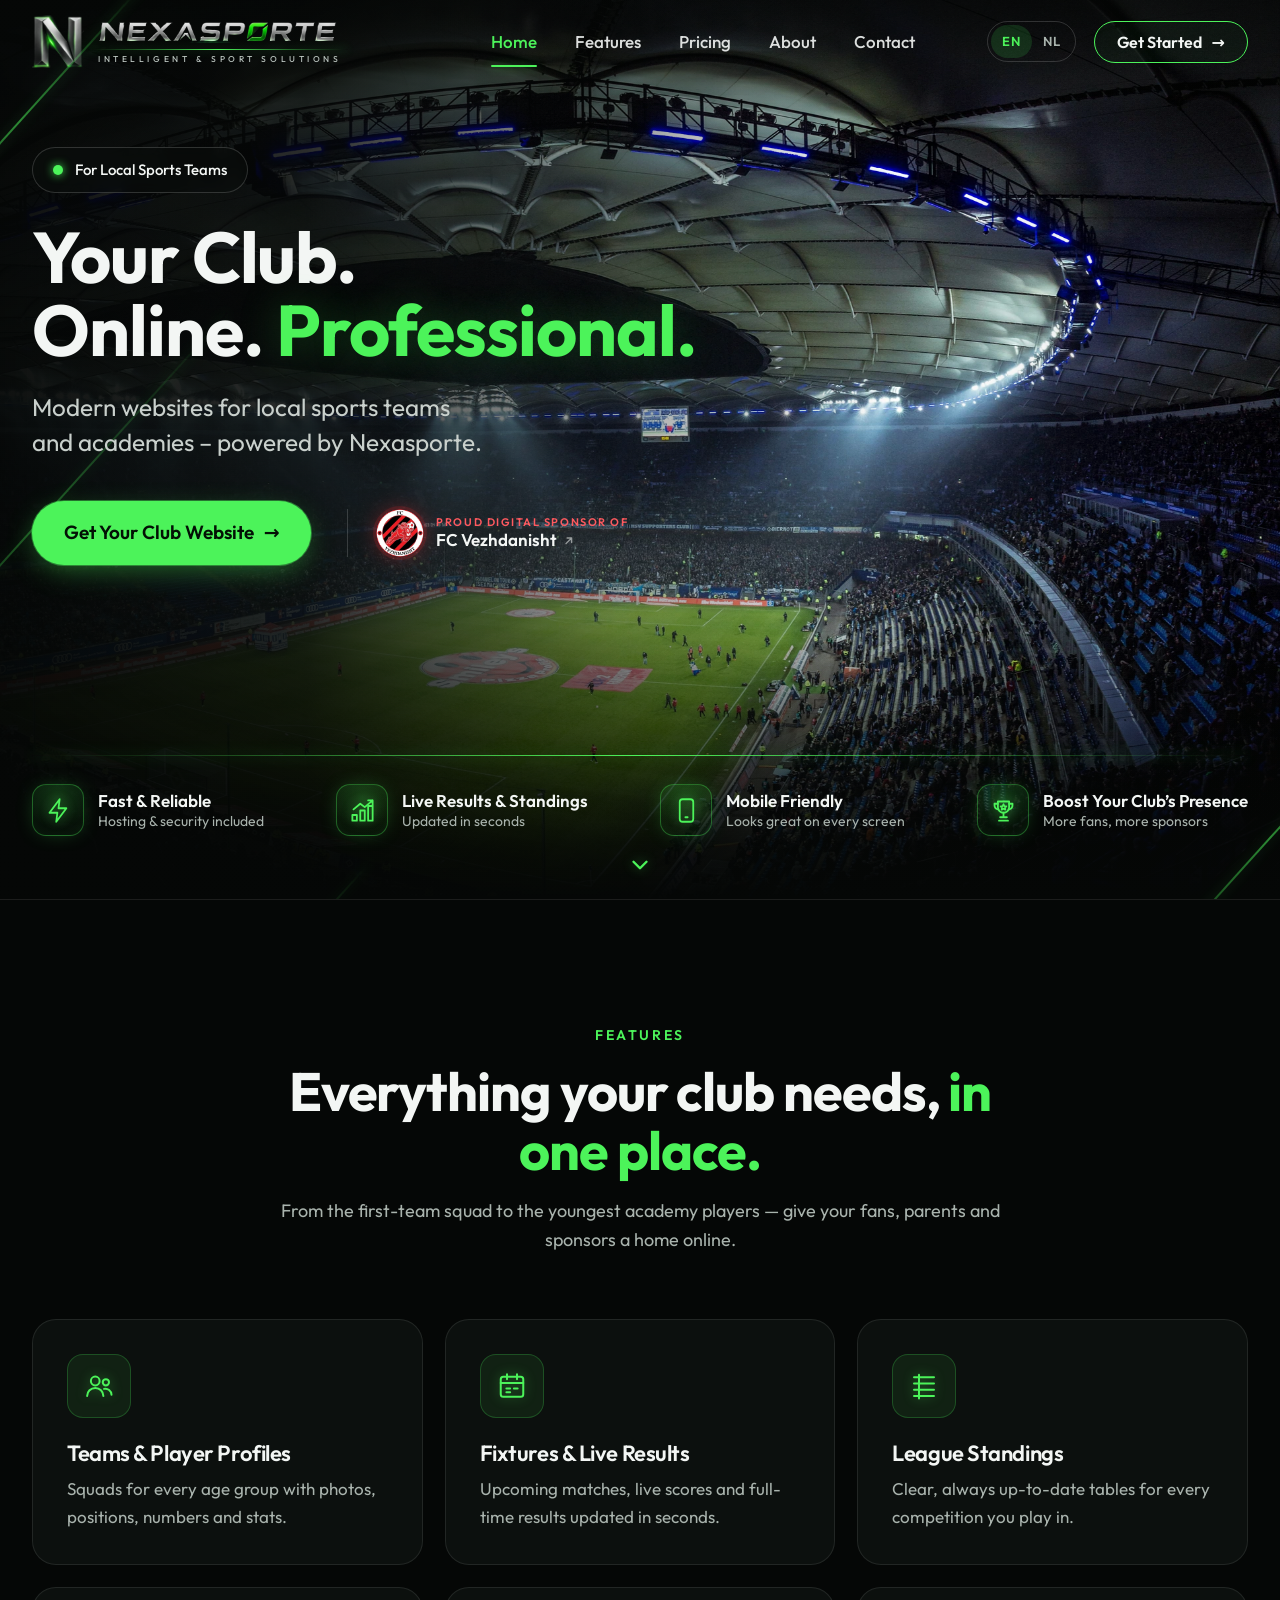
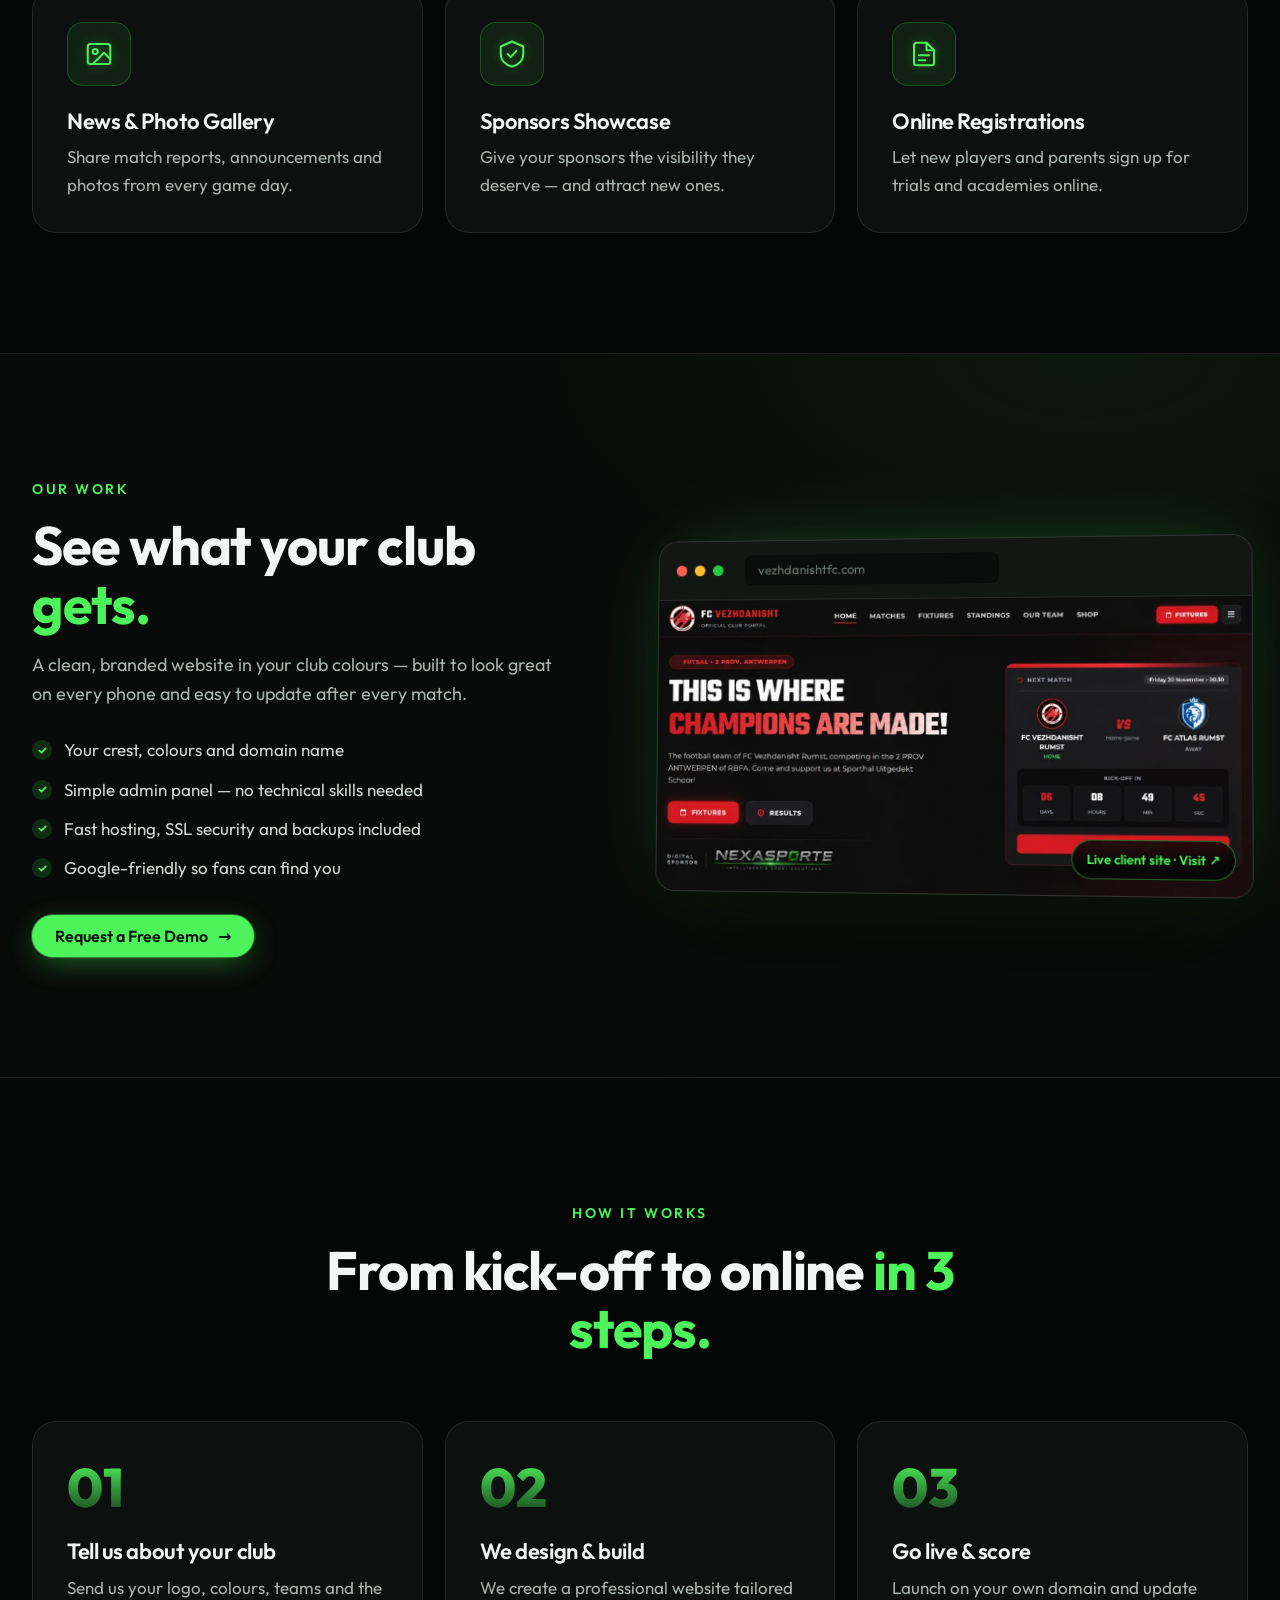
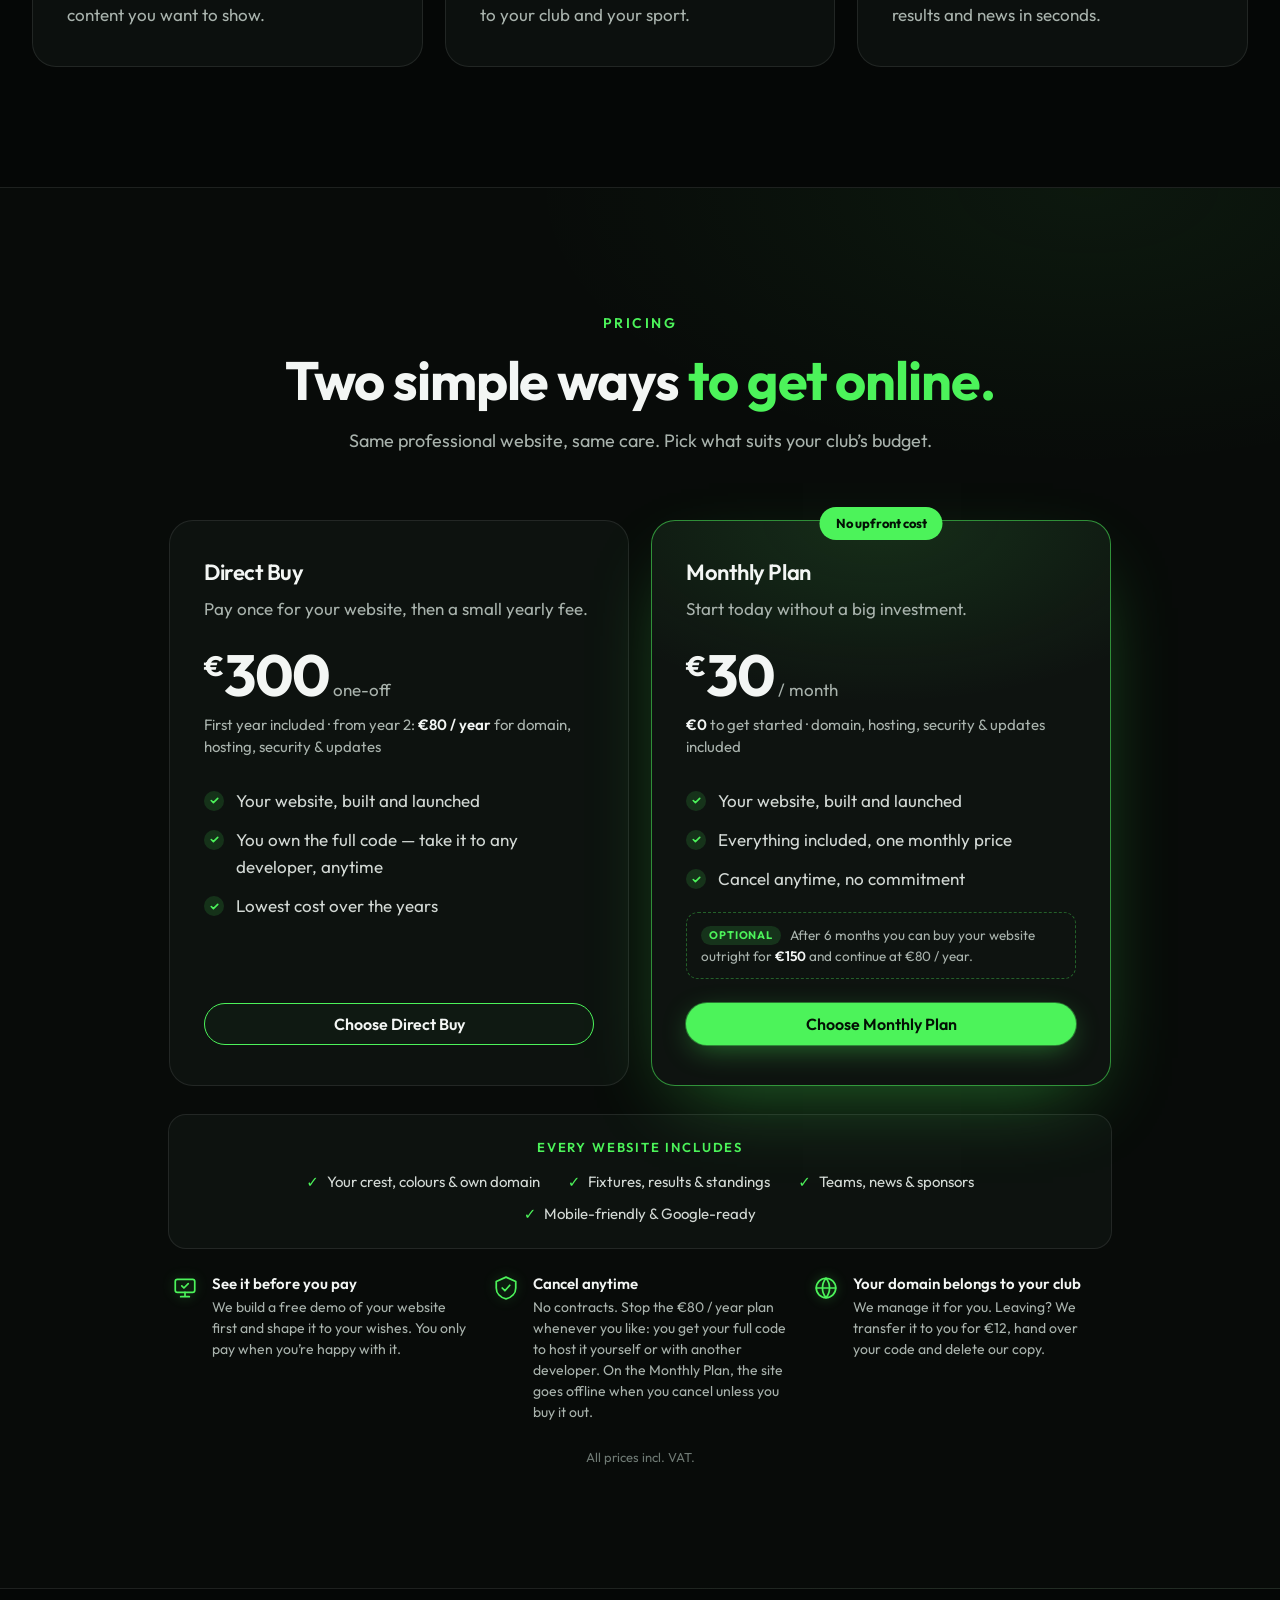
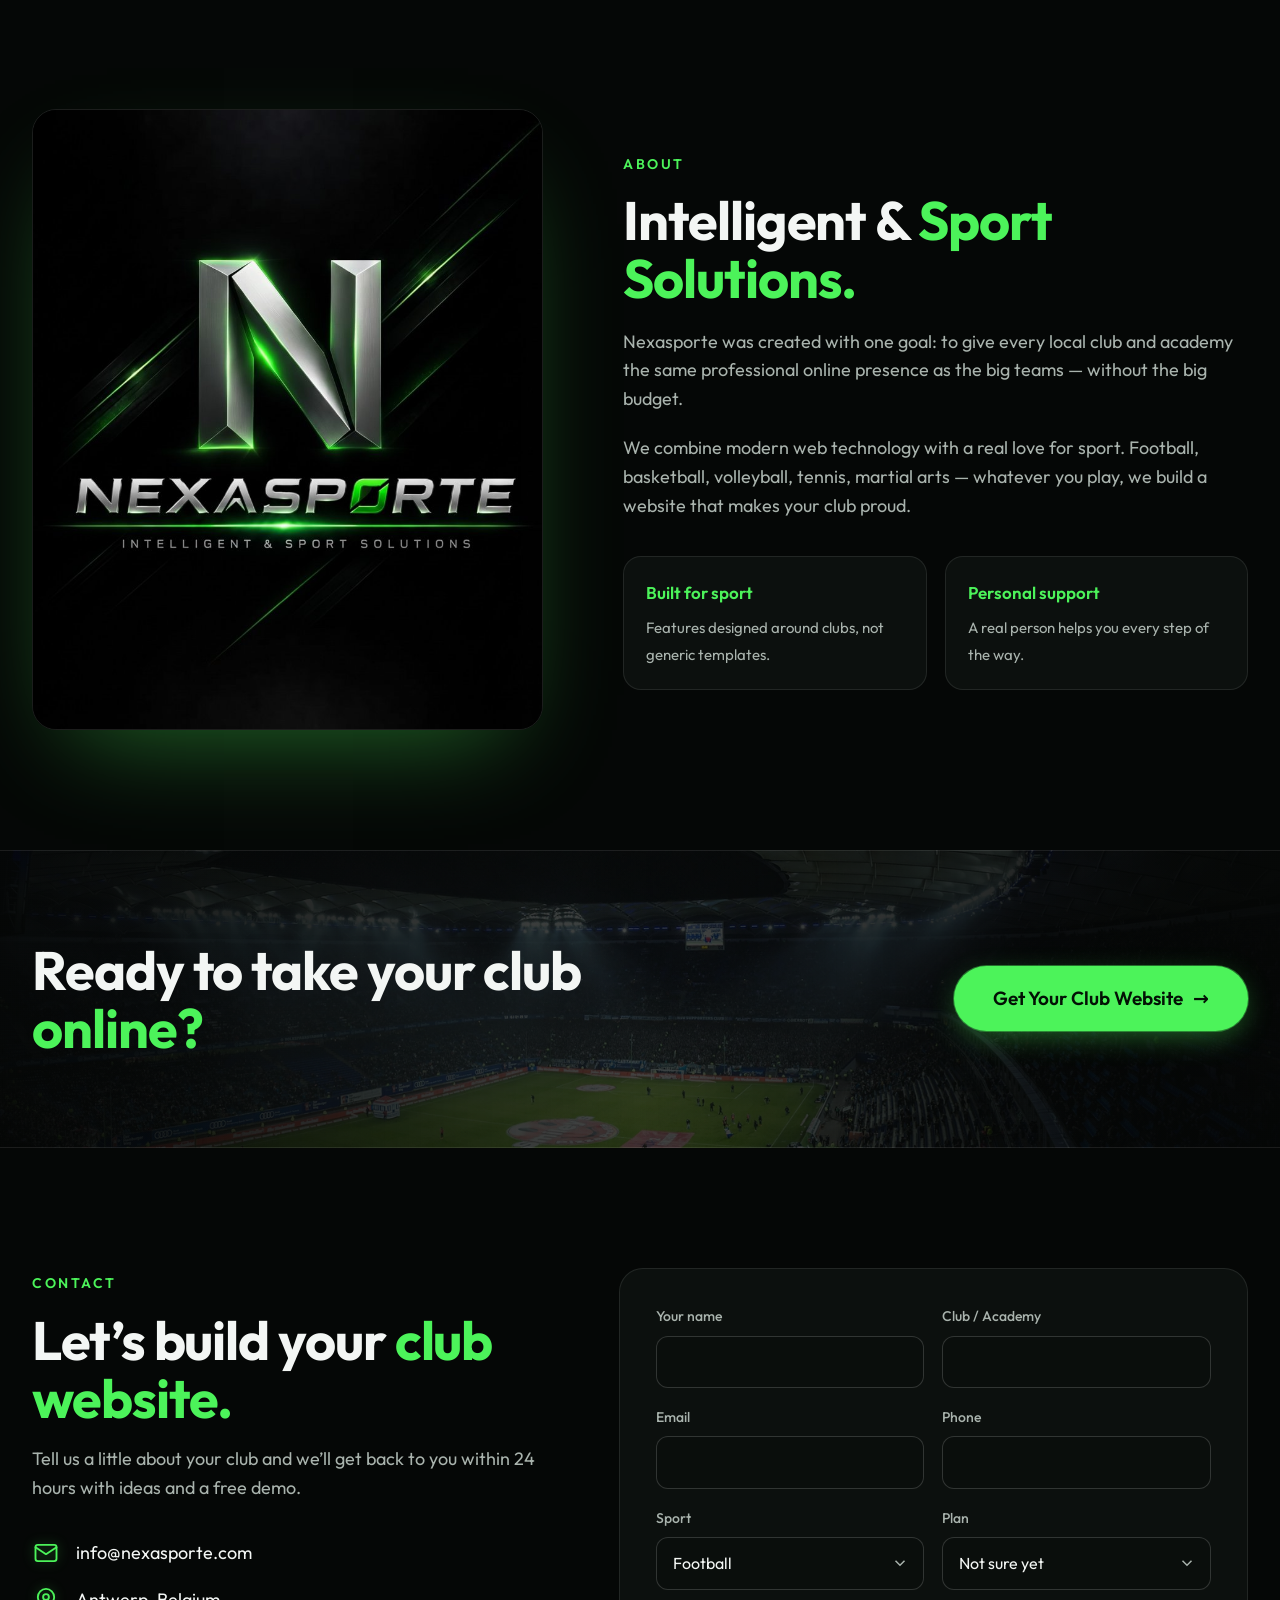
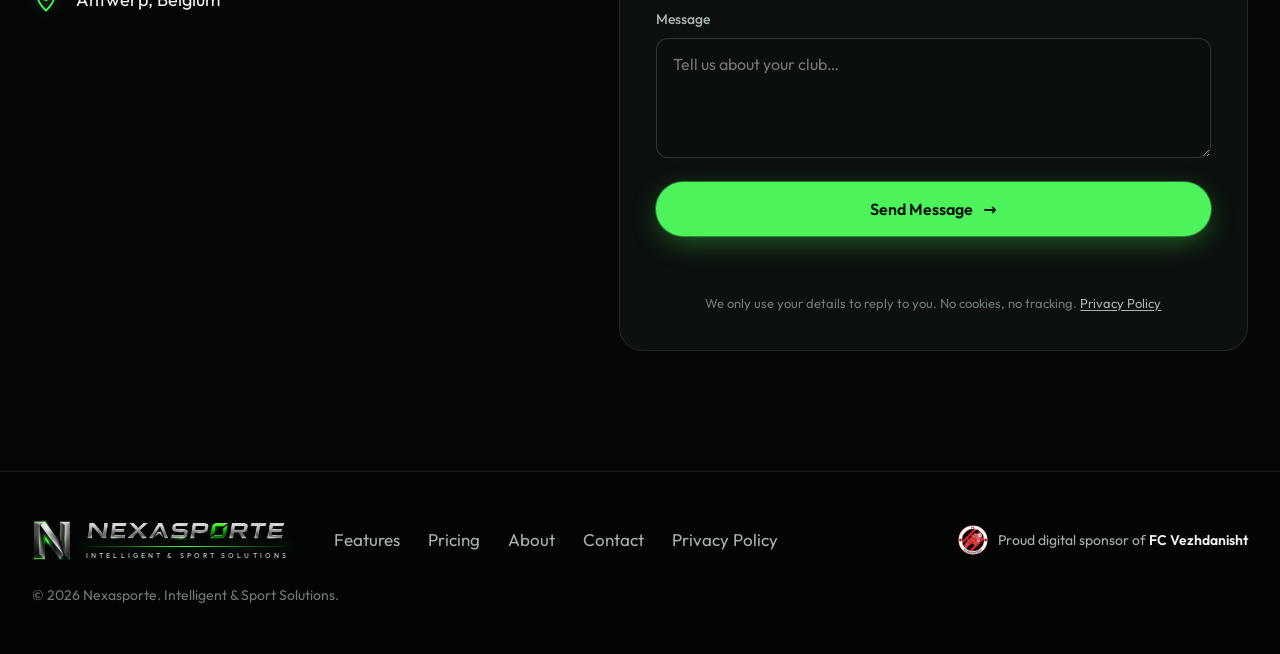
==== index.html @ d69b9d0e "Trust notes: yearly plan cancellable, code handover and deletion Cancel anytime now covers the €80/y" ====
<!DOCTYPE html>
<html lang="en" class="no-js">
<head>
  <meta charset="UTF-8" />
  <meta name="viewport" content="width=device-width, initial-scale=1.0" />
  <title>Nexasporte · Websites for Sports Clubs &amp; Academies in Belgium</title>
  <meta name="description" content="Websites for sports clubs and academies in Antwerp and across Belgium: fixtures, live results, standings, news and sponsors. Fast, mobile-friendly, professional." />
  <meta name="theme-color" content="#050706" />

  <link rel="canonical" href="https://nexasporte.com/" />
  <link rel="alternate" hreflang="en" href="https://nexasporte.com/" />
  <link rel="alternate" hreflang="nl" href="https://nexasporte.com/nl/" />
  <link rel="alternate" hreflang="x-default" href="https://nexasporte.com/" />
  <meta name="robots" content="index, follow" />

  <meta property="og:type" content="website" />
  <meta property="og:url" content="https://nexasporte.com/" />
  <meta property="og:site_name" content="Nexasporte" />
  <meta property="og:title" content="Nexasporte · Your Club. Online. Professional." />
  <meta property="og:description" content="Websites for sports clubs and academies in Antwerp and across Belgium: fixtures, live results, standings, news and sponsors. Fast, mobile-friendly, professional." />
  <meta property="og:image" content="https://nexasporte.com/assets/img/og-image.jpg" />

  <link rel="icon" href="favicon.ico" sizes="48x48" />
  <link rel="icon" type="image/png" sizes="48x48" href="favicon-48.png" />
  <link rel="icon" type="image/png" sizes="96x96" href="favicon-96.png" />
  <link rel="icon" type="image/png" sizes="144x144" href="favicon-144.png" />
  <link rel="icon" type="image/png" sizes="192x192" href="favicon-192.png" />
  <link rel="apple-touch-icon" sizes="180x180" href="apple-touch-icon.png" />
  <link rel="manifest" href="site.webmanifest" />

  <script type="application/ld+json">
  {
    "@context": "https://schema.org",
    "@type": "Organization",
    "name": "Nexasporte",
    "alternateName": "Nexasporte – Intelligent & Sport Solutions",
    "url": "https://nexasporte.com/",
    "logo": "https://nexasporte.com/favicon-512.png",
    "description": "Websites for sports clubs and academies in Antwerp and across Belgium.",
    "areaServed": "Belgium",
    "address": { "@type": "PostalAddress", "addressLocality": "Antwerp", "addressCountry": "BE" }
  }
  </script>
  <script type="application/ld+json">
  { "@context": "https://schema.org", "@type": "WebSite", "name": "Nexasporte", "url": "https://nexasporte.com/" }
  </script>

  <link rel="preload" href="assets/fonts/outfit-latin-wght-normal.woff2" as="font" type="font/woff2" crossorigin />

  <link rel="preload" as="image" href="assets/img/stadium-3200.webp" type="image/webp" media="(min-width: 1401px)" />
  <link rel="preload" as="image" href="assets/img/stadium-2400.webp" type="image/webp" media="(min-width: 641px) and (max-width: 1400px)" />
  <link rel="preload" as="image" href="assets/img/stadium-1600.webp" type="image/webp" media="(max-width: 640px)" />
  <link rel="stylesheet" href="css/style.css?v=17" />
</head>
<body>

  <!-- ============ HEADER ============ -->
  <header class="site-header" id="top">
    <div class="container nav">
      <a href="#home" class="brand" aria-label="Nexasporte – Intelligent &amp; Sport Solutions">
        <img src="assets/img/logo-n.webp" alt="" class="brand-mark" width="48" height="48" />
        <span class="brand-text">
          <img src="assets/img/wordmark.webp" alt="Nexasporte" class="brand-word" width="280" height="27" />
          <span class="brand-tagline" aria-hidden="true"><span>Intelligent &amp; Sport Solutions</span></span>
        </span>
      </a>

      <nav class="nav-links" id="nav-links" aria-label="Main">
        <a href="#home" class="active">Home</a>
        <a href="#features">Features</a>
        <a href="#pricing">Pricing</a>
        <a href="#about">About</a>
        <a href="#contact">Contact</a>
        <a href="#contact" class="btn btn-outline nav-cta-mobile">Get Started <span aria-hidden="true">→</span></a>
      </nav>

      <div class="lang-switch" role="navigation" aria-label="Language"><a href="./" lang="en" aria-current="true">EN</a><a href="nl/" lang="nl" hreflang="nl">NL</a></div>

      <a href="#contact" class="btn btn-outline nav-cta">Get Started <span aria-hidden="true">→</span></a>

      <button class="nav-toggle" id="nav-toggle" aria-label="Open menu" aria-expanded="false" aria-controls="nav-links">
        <span></span><span></span><span></span>
      </button>
    </div>
  </header>

  <main>
    <!-- ============ HERO ============ -->
    <section class="hero" id="home">
      <div class="hero-bg" aria-hidden="true">
        <div class="hero-slide slide-football is-active"></div>
        <div class="hero-slide slide-basketball"
             data-src-lg="assets/img/basketball-3200.webp"
             data-src-md="assets/img/basketball-2400.webp"
             data-src-sm="assets/img/basketball-1600.webp"></div>
        <div class="hero-slide slide-pickleball"
             data-src-lg="assets/img/pickleball-3200.webp"
             data-src-md="assets/img/pickleball-2400.webp"
             data-src-sm="assets/img/pickleball-1600.webp"></div>
        <div class="hero-slide slide-handball"
             data-src-lg="assets/img/handball-3200.webp"
             data-src-md="assets/img/handball-2400.webp"
             data-src-sm="assets/img/handball-1600.webp"></div>
      </div>
      <div class="hero-lines" aria-hidden="true">
        <span></span><span></span><span></span><span></span>
      </div>

      <div class="container hero-inner">
        <div class="hero-content">
          <p class="pill"><span class="dot"></span> For Local Sports Teams</p>
          <h1>Your Club.<br />Online. <span class="accent">Professional.</span></h1>
          <p class="lead">Modern websites for local sports teams<br class="br-desktop" /> and academies – powered by Nexasporte.</p>

          <div class="hero-actions">
            <a href="#contact" class="btn btn-primary btn-lg">Get Your Club Website <span aria-hidden="true">→</span></a>
            <a class="hero-sponsor" href="https://vezhdanishtfc.com/" target="_blank" rel="noopener" aria-label="Proud digital sponsor of FC Vezhdanisht – visit the club website (opens in a new tab)">
              <img src="assets/img/vezhdanisht-crest-sm.webp" alt="" width="160" height="160" />
              <span class="hero-sponsor-text"><small>Proud digital sponsor of</small><strong>FC Vezhdanisht <svg class="ext" viewBox="0 0 24 24" aria-hidden="true"><path d="M7 17 17 7M9 7h8v8" /></svg></strong></span>
            </a>
          </div>
        </div>

        <ul class="hero-strip">
          <li>
            <span class="strip-ico"><svg viewBox="0 0 24 24" class="ico" aria-hidden="true"><path d="M13 2 4 14h7l-1 8 9-12h-7z" /></svg></span>
            <span class="strip-text"><strong>Fast &amp; Reliable</strong><small>Hosting &amp; security included</small></span>
          </li>
          <li>
            <span class="strip-ico"><svg viewBox="0 0 24 24" class="ico" aria-hidden="true"><path d="M3 21h4v-5H3zM10 21h4v-9h-4zM17 21h4V8h-4z" /><path d="M4 11 10 6l4 3 7-6M17 3h4v4" /></svg></span>
            <span class="strip-text"><strong>Live Results &amp; Standings</strong><small>Updated in seconds</small></span>
          </li>
          <li>
            <span class="strip-ico"><svg viewBox="0 0 24 24" class="ico" aria-hidden="true"><rect x="6" y="2" width="12" height="20" rx="2.5" /><path d="M11 18h2" /></svg></span>
            <span class="strip-text"><strong>Mobile Friendly</strong><small>Looks great on every screen</small></span>
          </li>
          <li>
            <span class="strip-ico"><svg viewBox="0 0 24 24" class="ico" aria-hidden="true"><path d="M7 4h10v5a5 5 0 0 1-10 0z" /><path d="M7 6H4v1a4 4 0 0 0 3.5 4M17 6h3v1a4 4 0 0 1-3.5 4M12 14v4M8 21h8M9 18h6" /><path d="m12 6.5.8 1.6 1.7.2-1.2 1.2.3 1.7-1.6-.8-1.6.8.3-1.7-1.2-1.2 1.7-.2z" /></svg></span>
            <span class="strip-text"><strong>Boost Your Club’s Presence</strong><small>More fans, more sponsors</small></span>
          </li>
        </ul>
      </div>

      <a href="#features" class="scroll-down" id="scroll-down" aria-label="Scroll down">
        <svg viewBox="0 0 24 24" aria-hidden="true"><path d="m6 9 6 6 6-6" /></svg>
      </a>
    </section>

    <!-- ============ FEATURES ============ -->
    <section class="section" id="features">
      <div class="container">
        <header class="section-head reveal">
          <p class="eyebrow">Features</p>
          <h2>Everything your club needs, <span class="accent">in one place.</span></h2>
          <p class="section-sub">From the first-team squad to the youngest academy players — give your fans, parents and sponsors a home online.</p>
        </header>

        <div class="feature-grid">
          <article class="card feature reveal">
            <div class="feature-ico"><svg viewBox="0 0 24 24"><circle cx="9" cy="8" r="3.5" /><path d="M2.5 20a6.5 6.5 0 0 1 13 0" /><circle cx="17.5" cy="9" r="2.5" /><path d="M16 14.3a5 5 0 0 1 6 4.7" /></svg></div>
            <h3>Teams &amp; Player Profiles</h3>
            <p>Squads for every age group with photos, positions, numbers and stats.</p>
          </article>
          <article class="card feature reveal">
            <div class="feature-ico"><svg viewBox="0 0 24 24"><rect x="3" y="4.5" width="18" height="16" rx="2" /><path d="M3 9.5h18M8 2.5v4M16 2.5v4M7.5 14h3M13.5 14h3M7.5 17h3" /></svg></div>
            <h3>Fixtures &amp; Live Results</h3>
            <p>Upcoming matches, live scores and full-time results updated in seconds.</p>
          </article>
          <article class="card feature reveal">
            <div class="feature-ico"><svg viewBox="0 0 24 24"><path d="M4 5h16M4 10h16M4 15h16M4 20h16" /><path d="M8 3v19" /></svg></div>
            <h3>League Standings</h3>
            <p>Clear, always up-to-date tables for every competition you play in.</p>
          </article>
          <article class="card feature reveal">
            <div class="feature-ico"><svg viewBox="0 0 24 24"><rect x="3" y="4" width="18" height="16" rx="2" /><circle cx="9" cy="10" r="2" /><path d="m21 16-5-5-9 9" /></svg></div>
            <h3>News &amp; Photo Gallery</h3>
            <p>Share match reports, announcements and photos from every game day.</p>
          </article>
          <article class="card feature reveal">
            <div class="feature-ico"><svg viewBox="0 0 24 24"><path d="M12 2 3 6v6c0 5 3.8 8.7 9 10 5.2-1.3 9-5 9-10V6z" /><path d="m8.5 12 2.5 2.5 4.5-5" /></svg></div>
            <h3>Sponsors Showcase</h3>
            <p>Give your sponsors the visibility they deserve — and attract new ones.</p>
          </article>
          <article class="card feature reveal">
            <div class="feature-ico"><svg viewBox="0 0 24 24"><path d="M14 3H6a2 2 0 0 0-2 2v14a2 2 0 0 0 2 2h12a2 2 0 0 0 2-2V9z" /><path d="M14 3v6h6M8 13h8M8 17h5" /></svg></div>
            <h3>Online Registrations</h3>
            <p>Let new players and parents sign up for trials and academies online.</p>
          </article>
        </div>
      </div>
    </section>

    <!-- ============ DEMO ============ -->
    <section class="section section-alt" id="demo">
      <div class="container demo">
        <div class="demo-copy reveal">
          <p class="eyebrow">Our work</p>
          <h2>See what your club <span class="accent">gets.</span></h2>
          <p class="section-sub">A clean, branded website in your club colours — built to look great on every phone and easy to update after every match.</p>
          <ul class="checklist">
            <li>Your crest, colours and domain name</li>
            <li>Simple admin panel — no technical skills needed</li>
            <li>Fast hosting, SSL security and backups included</li>
            <li>Google-friendly so fans can find you</li>
          </ul>
          <a href="#contact" class="btn btn-primary">Request a Free Demo <span aria-hidden="true">→</span></a>
        </div>

        <a class="browser reveal" href="https://vezhdanishtfc.com/" target="_blank" rel="noopener" aria-label="FC Vezhdanisht website, made by Nexasporte (opens in a new tab)">
          <div class="browser-bar">
            <span></span><span></span><span></span>
            <div class="browser-url">vezhdanishtfc.com</div>
          </div>
          <img class="browser-shot"
               src="assets/img/portfolio-vezhdanisht.webp"
               srcset="assets/img/portfolio-vezhdanisht-sm.webp 900w, assets/img/portfolio-vezhdanisht.webp 1574w"
               sizes="(max-width: 1000px) 100vw, 55vw"
               width="1574" height="779" loading="lazy"
               alt="Homepage of the FC Vezhdanisht website: next match, countdown and fixtures" />
          <span class="browser-tag">Live client site · Visit ↗</span>
        </a>
      </div>
    </section>

    <!-- ============ HOW IT WORKS ============ -->
    <section class="section" id="how">
      <div class="container">
        <header class="section-head reveal">
          <p class="eyebrow">How it works</p>
          <h2>From kick-off to online <span class="accent">in 3 steps.</span></h2>
        </header>
        <ol class="steps">
          <li class="card step reveal">
            <span class="step-num">01</span>
            <h3>Tell us about your club</h3>
            <p>Send us your logo, colours, teams and the content you want to show.</p>
          </li>
          <li class="card step reveal">
            <span class="step-num">02</span>
            <h3>We design &amp; build</h3>
            <p>We create a professional website tailored to your club and your sport.</p>
          </li>
          <li class="card step reveal">
            <span class="step-num">03</span>
            <h3>Go live &amp; score</h3>
            <p>Launch on your own domain and update results and news in seconds.</p>
          </li>
        </ol>
      </div>
    </section>

    <!-- ============ PRICING ============ -->
    <section class="section section-alt" id="pricing">
      <div class="container">
        <header class="section-head reveal">
          <p class="eyebrow">Pricing</p>
          <h2>Two simple ways <span class="accent">to get online.</span></h2>
          <p class="section-sub">Same professional website, same care. Pick what suits your club’s budget.</p>
        </header>

        <div class="pricing-grid">
          <article class="card plan reveal">
            <h3>Direct Buy</h3>
            <p class="plan-desc">Pay once for your website, then a small yearly fee.</p>
            <p class="price"><span class="cur">€</span>300<span class="per">one-off</span></p>
            <p class="price-then">First year included · from year 2: <strong>€80 / year</strong> for domain, hosting, security &amp; updates</p>
            <ul class="checklist">
              <li>Your website, built and launched</li>
              <li>You own the full code — take it to any developer, anytime</li>
              <li>Lowest cost over the years</li>
            </ul>
            <a href="#contact" class="btn btn-outline btn-block" data-plan="Direct Buy">Choose Direct Buy</a>
          </article>

          <article class="card plan plan-featured reveal">
            <span class="plan-tag">No upfront cost</span>
            <h3>Monthly Plan</h3>
            <p class="plan-desc">Start today without a big investment.</p>
            <p class="price"><span class="cur">€</span>30<span class="per">/ month</span></p>
            <p class="price-then"><strong>€0</strong> to get started · domain, hosting, security &amp; updates included</p>
            <ul class="checklist">
              <li>Your website, built and launched</li>
              <li>Everything included, one monthly price</li>
              <li>Cancel anytime, no commitment</li>
            </ul>
            <p class="plan-extra">
              <span class="extra-label">Optional</span>
              After 6 months you can buy your website outright for <strong>€150</strong> and continue at €80 / year.
            </p>
            <a href="#contact" class="btn btn-primary btn-block" data-plan="Monthly Plan">Choose Monthly Plan</a>
          </article>
        </div>

        <div class="plan-includes reveal">
          <p class="includes-title">Every website includes</p>
          <ul>
            <li>Your crest, colours &amp; own domain</li>
            <li>Fixtures, results &amp; standings</li>
            <li>Teams, news &amp; sponsors</li>
            <li>Mobile-friendly &amp; Google-ready</li>
          </ul>
        </div>

        <ul class="trust-row reveal">
          <li>
            <svg viewBox="0 0 24 24" class="ico" aria-hidden="true"><rect x="3" y="4" width="18" height="12" rx="2" /><path d="M8 20h8M12 16v4" /><path d="m9 10 2 2 4-4" /></svg>
            <span><strong>See it before you pay</strong>We build a free demo of your website first and shape it to your wishes. You only pay when you’re happy with it.</span>
          </li>
          <li>
            <svg viewBox="0 0 24 24" class="ico" aria-hidden="true"><path d="M12 2 3 6v6c0 5 3.8 8.7 9 10 5.2-1.3 9-5 9-10V6z" /><path d="m8.5 12 2.5 2.5 4.5-5" /></svg>
            <span><strong>Cancel anytime</strong>No contracts. Stop the €80 / year plan whenever you like: you get your full code to host it yourself or with another developer. On the Monthly Plan, the site goes offline when you cancel unless you buy it out.</span>
          </li>
          <li>
            <svg viewBox="0 0 24 24" class="ico" aria-hidden="true"><circle cx="12" cy="12" r="9" /><path d="M3 12h18M12 3a14 14 0 0 1 0 18M12 3a14 14 0 0 0 0 18" /></svg>
            <span><strong>Your domain belongs to your club</strong>We manage it for you. Leaving? We transfer it to you for €12, hand over your code and delete our copy.</span>
          </li>
        </ul>
        <p class="price-note">All prices incl. VAT.</p>
      </div>
    </section>

    <!-- ============ ABOUT ============ -->
    <section class="section" id="about">
      <div class="container about">
        <div class="about-visual reveal">
          <img src="assets/img/logo-full.jpg" alt="Nexasporte logo — Intelligent &amp; Sport Solutions" width="823" height="1000" />
        </div>
        <div class="about-copy reveal">
          <p class="eyebrow">About</p>
          <h2>Intelligent &amp; <span class="accent">Sport Solutions.</span></h2>
          <p>Nexasporte was created with one goal: to give every local club and academy the same professional online presence as the big teams — without the big budget.</p>
          <p>We combine modern web technology with a real love for sport. Football, basketball, volleyball, tennis, martial arts — whatever you play, we build a website that makes your club proud.</p>
          <div class="values">
            <div><strong>Built for sport</strong><span>Features designed around clubs, not generic templates.</span></div>
            <div><strong>Personal support</strong><span>A real person helps you every step of the way.</span></div>
          </div>
        </div>
      </div>
    </section>

    <!-- ============ CTA ============ -->
    <section class="cta-band">
      <div class="container cta-inner reveal">
        <h2>Ready to take your club <span class="accent">online?</span></h2>
        <a href="#contact" class="btn btn-primary btn-lg">Get Your Club Website <span aria-hidden="true">→</span></a>
      </div>
    </section>

    <!-- ============ CONTACT ============ -->
    <section class="section" id="contact">
      <div class="container contact">
        <div class="contact-copy reveal">
          <p class="eyebrow">Contact</p>
          <h2>Let’s build your <span class="accent">club website.</span></h2>
          <p class="section-sub">Tell us a little about your club and we’ll get back to you within 24 hours with ideas and a free demo.</p>

          <ul class="contact-list">
            <li>
              <svg viewBox="0 0 24 24" class="ico"><rect x="3" y="5" width="18" height="14" rx="2" /><path d="m3 7 9 6 9-6" /></svg>
              <a href="mailto:info@nexasporte.com" class="js-email">info@nexasporte.com</a>
            </li>
            <li>
              <svg viewBox="0 0 24 24" class="ico"><path d="M12 21s-7-6.2-7-11.5a7 7 0 0 1 14 0C19 14.8 12 21 12 21z" /><circle cx="12" cy="9.5" r="2.5" /></svg>
              <span>Antwerp, Belgium</span>
            </li>
          </ul>
        </div>

        <form class="card contact-form reveal" id="contact-form" novalidate>
          <div class="field-row">
            <label>Your name
              <input type="text" name="name" required autocomplete="name" />
            </label>
            <label>Club / Academy
              <input type="text" name="club" required autocomplete="organization" />
            </label>
          </div>
          <div class="field-row">
            <label>Email
              <input type="email" name="email" required autocomplete="email" />
            </label>
            <label>Phone
              <input type="tel" name="phone" autocomplete="tel" />
            </label>
          </div>
          <div class="field-row">
            <label>Sport
              <select name="sport">
                <option>Football</option>
                <option>Basketball</option>
                <option>Volleyball</option>
                <option>Handball</option>
                <option>Tennis</option>
                <option>Martial Arts</option>
                <option>Other</option>
              </select>
            </label>
            <label>Plan
              <select name="plan" id="plan-select">
                <option>Not sure yet</option>
                <option>Direct Buy</option>
                <option>Monthly Plan</option>
              </select>
            </label>
          </div>
          <label>Message
            <textarea name="message" rows="4" placeholder="Tell us about your club…"></textarea>
          </label>
          <button type="submit" class="btn btn-primary btn-block">Send Message <span aria-hidden="true">→</span></button>
          <p class="form-note" id="form-note" role="status"></p>
          <p class="form-privacy">We only use your details to reply to you. No cookies, no tracking. <a href="privacy.html">Privacy Policy</a></p>
        </form>
      </div>
    </section>
  </main>

  <!-- ============ FOOTER ============ -->
  <footer class="site-footer">
    <div class="container footer-inner">
      <a href="#home" class="brand" aria-label="Nexasporte – Intelligent &amp; Sport Solutions">
        <img src="assets/img/logo-n.webp" alt="" class="brand-mark" width="40" height="40" />
        <span class="brand-text">
          <img src="assets/img/wordmark.webp" alt="Nexasporte" class="brand-word" width="220" height="21" />
          <span class="brand-tagline" aria-hidden="true"><span>Intelligent &amp; Sport Solutions</span></span>
        </span>
      </a>
      <nav class="footer-links" aria-label="Footer">
        <a href="#features">Features</a>
        <a href="#pricing">Pricing</a>
        <a href="#about">About</a>
        <a href="#contact">Contact</a>
        <a href="privacy.html">Privacy Policy</a>
      </nav>
      <a class="footer-sponsor" href="https://vezhdanishtfc.com/" target="_blank" rel="noopener">
        <img src="assets/img/vezhdanisht-crest-sm.webp" alt="" width="96" height="96" />
        <span>Proud digital sponsor of <strong>FC Vezhdanisht</strong></span>
      </a>
      <p class="copy">© <span id="year"></span> Nexasporte. Intelligent &amp; Sport Solutions.</p>
    </div>
  </footer>

  <script src="js/main.js?v=17"></script>
</body>
</html>
---- css/style.css ----
/* =========================================================
   Nexasporte — main stylesheet
   ========================================================= */

/* Outfit (SIL Open Font License), self-hosted: no requests to Google Fonts */
@font-face {
  font-family: "Outfit";
  font-style: normal;
  font-display: swap;
  font-weight: 100 900;
  src: url("../assets/fonts/outfit-latin-ext-wght-normal.woff2") format("woff2-variations"), url("../assets/fonts/outfit-latin-ext-wght-normal.woff2") format("woff2");
  unicode-range: U+0100-02BA,U+02BD-02C5,U+02C7-02CC,U+02CE-02D7,U+02DD-02FF,U+0304,U+0308,U+0329,U+1D00-1DBF,U+1E00-1E9F,U+1EF2-1EFF,U+2020,U+20A0-20AB,U+20AD-20C0,U+2113,U+2C60-2C7F,U+A720-A7FF;
}
@font-face {
  font-family: "Outfit";
  font-style: normal;
  font-display: swap;
  font-weight: 100 900;
  src: url("../assets/fonts/outfit-latin-wght-normal.woff2") format("woff2-variations"), url("../assets/fonts/outfit-latin-wght-normal.woff2") format("woff2");
  unicode-range: U+0000-00FF,U+0131,U+0152-0153,U+02BB-02BC,U+02C6,U+02DA,U+02DC,U+0304,U+0308,U+0329,U+2000-206F,U+20AC,U+2122,U+2191,U+2193,U+2212,U+2215,U+FEFF,U+FFFD;
}

:root {
  --bg: #050706;
  --bg-alt: #080b09;
  --surface: rgba(16, 21, 18, 0.72);
  --surface-solid: #0e1310;
  --border: rgba(255, 255, 255, 0.09);
  --border-strong: rgba(255, 255, 255, 0.16);

  --green: #4cf35a;
  --green-deep: #22c935;
  --green-glow: rgba(76, 243, 90, 0.45);

  --text: #f3f6f4;
  --muted: #a9b3ad;
  --dim: #6f7a74;

  --radius: 18px;
  --radius-lg: 24px;
  --container: 1520px;
  --header-h: 84px;

  --font: "Outfit", system-ui, -apple-system, "Segoe UI", Roboto, sans-serif;
}

*,
*::before,
*::after { box-sizing: border-box; }

html {
  scroll-behavior: smooth;
  scroll-padding-top: calc(var(--header-h) - 8px);
  -webkit-text-size-adjust: 100%;
}

body {
  margin: 0;
  background: var(--bg);
  color: var(--text);
  font-family: var(--font);
  font-size: 17px;
  line-height: 1.6;
  -webkit-font-smoothing: antialiased;
  overflow-x: hidden;
}

img, svg { display: block; max-width: 100%; }
a { color: inherit; text-decoration: none; }
h1, h2, h3 { margin: 0; line-height: 1.08; letter-spacing: -0.02em; }
p { margin: 0; }
ul, ol { margin: 0; padding: 0; list-style: none; }

.container {
  width: 100%;
  max-width: var(--container);
  margin: 0 auto;
  padding: 0 32px;
}

.accent { color: var(--green); }

:focus-visible {
  outline: 2px solid var(--green);
  outline-offset: 3px;
  border-radius: 6px;
}

/* ---------- Icons ---------- */
.ico,
.feature-ico svg {
  width: 40px;
  height: 40px;
  fill: none;
  stroke: var(--green);
  stroke-width: 1.6;
  stroke-linecap: round;
  stroke-linejoin: round;
  flex-shrink: 0;
  filter: drop-shadow(0 0 6px rgba(76, 243, 90, 0.35));
}

/* ---------- Buttons ---------- */
.btn {
  display: inline-flex;
  align-items: center;
  justify-content: center;
  gap: 10px;
  padding: 12px 22px;
  border-radius: 999px;
  font: 600 16px/1 var(--font);
  border: 1.5px solid transparent;
  cursor: pointer;
  white-space: nowrap;
  transition: transform .2s ease, box-shadow .25s ease, background-color .25s ease, color .25s ease, border-color .25s ease;
}
.btn span { transition: transform .2s ease; }
.btn:hover span { transform: translateX(3px); }

.btn-primary {
  background: var(--green);
  color: #031105;
  box-shadow: 0 0 0 1px rgba(76, 243, 90, 0.4), 0 8px 30px -6px var(--green-glow);
}
.btn-primary:hover {
  transform: translateY(-2px);
  box-shadow: 0 0 0 1px rgba(76, 243, 90, 0.6), 0 14px 40px -6px var(--green-glow);
}

.btn-outline {
  border-color: var(--green);
  color: var(--text);
  background: rgba(76, 243, 90, 0.03);
}
.btn-outline:hover {
  background: rgba(76, 243, 90, 0.12);
  box-shadow: 0 0 24px -6px var(--green-glow);
}

.btn-lg { padding: 22px 38px; font-size: 19px; }
.btn-block { width: 100%; }

/* ---------- Header ---------- */
.site-header {
  position: fixed;
  inset: 0 0 auto 0;
  z-index: 50;
  height: var(--header-h);
  border-bottom: 1px solid transparent;
  transition: background-color .3s ease, border-color .3s ease, backdrop-filter .3s ease;
}
.site-header.scrolled {
  background: rgba(5, 7, 6, 0.82);
  backdrop-filter: blur(14px);
  -webkit-backdrop-filter: blur(14px);
  border-bottom-color: var(--border);
}

.nav {
  height: 100%;
  display: flex;
  align-items: center;
  gap: 24px;
}

.brand {
  display: flex;
  align-items: center;
  gap: 14px;
  margin-right: auto;
}
.brand-mark { width: 52px; height: auto; }
.brand-text { display: flex; flex-direction: column; width: 240px; }
.brand-word { width: 100%; height: auto; }
.brand-tagline {
  position: relative;
  display: block;
  margin-top: 6px;
  padding-top: 6px;
  color: #b7c0bb;
  font-size: 8.5px;
  font-weight: 500;
  line-height: 1;
  letter-spacing: .3em; /* fine-tuned by JS to match the wordmark width */
  text-transform: uppercase;
  white-space: nowrap;
}
.brand-tagline > span { display: inline-block; }
.brand-tagline::before {
  content: "";
  position: absolute;
  top: 0; left: -4%; right: -4%;
  height: 1px;
  background: linear-gradient(90deg, transparent, rgba(76,243,90,.35) 20%, var(--green) 50%, rgba(76,243,90,.35) 80%, transparent);
  box-shadow: 0 0 8px var(--green-glow);
}

.nav-links {
  display: flex;
  align-items: center;
  gap: 38px;
  margin-right: 48px;
}
.nav-links a:not(.btn) {
  position: relative;
  font-weight: 500;
  color: var(--text);
  opacity: .9;
  padding: 6px 0;
  transition: color .2s ease, opacity .2s ease;
}
.nav-links a:not(.btn)::after {
  content: "";
  position: absolute;
  left: 0; right: 0; bottom: -6px;
  height: 2px;
  border-radius: 2px;
  background: var(--green);
  box-shadow: 0 0 10px var(--green-glow);
  transform: scaleX(0);
  transition: transform .25s ease;
}
.nav-links a:not(.btn):hover { color: var(--green); opacity: 1; }
.nav-links a.active { color: var(--green); opacity: 1; }
.nav-links a.active::after { transform: scaleX(1); }

.nav-cta-mobile { display: none; }

.lang-switch {
  display: flex;
  padding: 3px;
  border: 1px solid var(--border-strong);
  border-radius: 999px;
  margin-right: -6px;
}
.lang-switch a {
  padding: 6px 11px;
  border-radius: 999px;
  font-size: 13px;
  font-weight: 600;
  letter-spacing: .06em;
  color: var(--muted);
  transition: color .2s ease, background-color .2s ease;
}
.lang-switch a:hover { color: var(--text); }
.lang-switch a[aria-current="true"] { background: rgba(76, 243, 90, .14); color: var(--green); }

.nav-toggle {
  display: none;
  width: 44px; height: 44px;
  padding: 10px;
  border: 1px solid var(--border-strong);
  border-radius: 12px;
  background: transparent;
  cursor: pointer;
}
.nav-toggle span {
  display: block;
  height: 2px;
  margin: 4px 0;
  border-radius: 2px;
  background: var(--text);
  transition: transform .3s ease, opacity .3s ease;
}
.nav-open .nav-toggle span:nth-child(1) { transform: translateY(6px) rotate(45deg); }
.nav-open .nav-toggle span:nth-child(2) { opacity: 0; }
.nav-open .nav-toggle span:nth-child(3) { transform: translateY(-6px) rotate(-45deg); }

/* ---------- Hero ---------- */
.hero {
  position: relative;
  min-height: 100vh;
  min-height: 100svh;
  display: flex;
  padding-top: var(--header-h);
  overflow: hidden;
  isolation: isolate;
  border-bottom: 1px solid var(--border);
}

/* background slideshow: crossfade + slow zoom-out */
.hero-bg {
  position: absolute;
  inset: 0;
  z-index: -2;
  overflow: hidden;
  background: var(--bg);
}
.hero-bg::after { /* readability overlay above every slide */
  content: "";
  position: absolute;
  inset: 0;
  z-index: 3;
  background:
    linear-gradient(90deg, rgba(5,7,6,.96) 0%, rgba(5,7,6,.85) 24%, rgba(5,7,6,.35) 48%, rgba(5,7,6,0) 70%, rgba(5,7,6,.1) 100%),
    linear-gradient(180deg, rgba(5,7,6,.75) 0%, rgba(5,7,6,0) 16%, rgba(5,7,6,0) 66%, rgba(5,7,6,.9) 94%, var(--bg) 100%);
}
.hero-slide {
  position: absolute;
  inset: 0;
  background-repeat: no-repeat;
  background-size: cover;
  background-position: var(--pos, center);
  opacity: 0;
  transform: scale(1.08);
  transition: opacity 1.2s ease;
  will-change: opacity, transform;
}
.hero-slide.is-active {
  z-index: 2;
  opacity: 1;
  animation: slideZoom 5.6s cubic-bezier(.25, .1, .25, 1) forwards;
}
.hero-slide.is-leaving {
  z-index: 1;
  opacity: 1;          /* stays underneath while the next photo fades in on top */
  transform: scale(1); /* and stays where its zoom ended */
}
@keyframes slideZoom {
  from { transform: scale(1.08); }
  to   { transform: scale(1); }
}

.slide-football   { --pos: 68% 40%; background-image: url("../assets/img/stadium-3200.webp"); }
.slide-basketball { --pos: 55% 60%; }
.slide-pickleball { --pos: 60% 55%; }
.slide-handball   { --pos: 50% 72%; }
@media (max-width: 1400px) {
  .slide-football { background-image: url("../assets/img/stadium-2400.webp"); }
}
@media (max-width: 640px) {
  .slide-football { background-image: url("../assets/img/stadium-1600.webp"); --pos: 70% center; }
  .slide-basketball { --pos: 38% center; }
  .slide-pickleball { --pos: 58% center; }
  .slide-handball   { --pos: 42% center; }
}

/* diagonal neon lines */
.hero-lines { position: absolute; inset: 0; z-index: -1; pointer-events: none; }
.hero-lines span {
  position: absolute;
  height: 2px;
  width: 520px;
  background: linear-gradient(90deg, transparent, var(--green), transparent);
  box-shadow: 0 0 12px var(--green-glow);
  transform: rotate(-48deg);
  opacity: .55;
}
.hero-lines span:nth-child(1) { left: -170px; top: 120px; width: 380px; }
.hero-lines span:nth-child(2) { left: -240px; top: 520px; width: 560px; opacity: .35; }
.hero-lines span:nth-child(3) { right: -200px; bottom: 60px; width: 420px; }
.hero-lines span:nth-child(4) { left: 12%; bottom: -60px; width: 260px; opacity: .25; }

.hero-inner {
  display: flex;
  flex-direction: column;
  justify-content: space-between;
  gap: clamp(28px, 5vh, 56px);
  padding-top: clamp(20px, 7vh, 96px);
  padding-bottom: clamp(44px, 7vh, 76px);
}

.hero-content { max-width: 1000px; }

.pill {
  display: inline-flex;
  align-items: center;
  gap: 12px;
  padding: 10px 20px;
  border: 1px solid var(--border-strong);
  border-radius: 999px;
  background: rgba(10, 14, 12, .6);
  backdrop-filter: blur(6px);
  font-size: 15px;
  font-weight: 500;
  margin-bottom: clamp(16px, 3vh, 28px);
}
.dot {
  width: 10px; height: 10px;
  border-radius: 50%;
  background: var(--green);
  box-shadow: 0 0 10px var(--green);
  animation: pulse 2s ease-in-out infinite;
}
@keyframes pulse {
  50% { box-shadow: 0 0 2px var(--green); opacity: .7; }
}

.hero h1 {
  font-size: clamp(40px, min(5.6vw, 10vh), 96px);
  font-weight: 700;
  letter-spacing: -0.015em;
  line-height: 1.02;
}
.hero h1 .accent { text-shadow: 0 0 40px rgba(76, 243, 90, 0.25); }

.lead {
  margin-top: clamp(14px, 2.6vh, 24px);
  font-size: clamp(17px, min(1.9vw, 3.3vh), 26px);
  font-weight: 400;
  line-height: 1.45;
  color: #c9d0cc;
}

.hero-actions {
  display: flex;
  flex-wrap: wrap;
  align-items: center;
  gap: 18px 36px;
  margin-top: clamp(22px, 4.5vh, 44px);
}
.hero-actions .btn-lg {
  padding: clamp(15px, 2.4vh, 22px) clamp(26px, 2.4vw, 38px);
  font-size: clamp(16px, 2.6vh, 19px);
}

/* scroll-down arrow */
.scroll-down {
  position: absolute;
  left: 50%;
  bottom: clamp(6px, 1.6vh, 18px);
  z-index: 2;
  display: grid;
  place-items: center;
  width: 40px; height: 40px;
  margin-left: -20px;
  color: var(--green);
  transition: opacity .4s ease, visibility .4s;
}
.scroll-down svg {
  width: 26px; height: 26px;
  fill: none;
  stroke: currentColor;
  stroke-width: 2.2;
  stroke-linecap: round;
  stroke-linejoin: round;
  filter: drop-shadow(0 0 6px var(--green-glow));
  animation: nudge 1.8s ease-in-out infinite;
}
.scroll-down:hover svg { animation-duration: .9s; }
.past-hero .scroll-down { opacity: 0; visibility: hidden; }
@keyframes nudge {
  0%, 100% { transform: translateY(-4px); opacity: .55; }
  50%      { transform: translateY(4px);  opacity: 1; }
}

/* feature strip — open layout, no boxes */
.hero-strip {
  position: relative;
  display: flex;
  flex-wrap: wrap;
  justify-content: space-between;
  gap: 20px 32px;
  padding-top: clamp(18px, 3.2vh, 30px);
}
.hero-strip::before {
  content: "";
  position: absolute;
  top: 0; left: 0; right: 0;
  height: 1px;
  background: linear-gradient(90deg, transparent, rgba(76,243,90,.18) 12%, var(--green) 50%, rgba(76,243,90,.18) 88%, transparent);
  box-shadow: 0 0 14px var(--green-glow);
}
.hero-strip li {
  display: flex;
  align-items: center;
  gap: 14px;
}
.strip-ico {
  flex: none;
  display: grid;
  place-items: center;
  width: clamp(40px, 6.4vh, 52px);
  height: clamp(40px, 6.4vh, 52px);
  border-radius: 14px;
  background: radial-gradient(circle at 50% 25%, rgba(76,243,90,.22), rgba(76,243,90,.04) 70%);
  border: 1px solid rgba(76,243,90,.35);
  box-shadow: 0 0 22px -8px var(--green-glow), inset 0 0 14px rgba(76,243,90,.06);
  transition: box-shadow .3s ease, border-color .3s ease, transform .3s ease;
}
.strip-ico .ico { width: 54%; height: 54%; }
.hero-strip li:hover .strip-ico {
  border-color: var(--green);
  box-shadow: 0 0 28px -4px var(--green-glow), inset 0 0 14px rgba(76,243,90,.12);
  transform: translateY(-2px);
}
.strip-text { display: grid; gap: 2px; line-height: 1.25; }
.strip-text strong { font-weight: 600; font-size: clamp(15px, 2.3vh, 17px); }
.strip-text small { color: var(--muted); font-size: clamp(13px, 1.9vh, 14px); }

/* short desktop screens (laptops, Windows display scaling) */
@media (min-width: 1001px) and (max-height: 760px) {
  :root { --header-h: 72px; }
  .brand-mark { width: 44px; }
  .brand-text { width: 210px; }
  .brand-tagline { font-size: 7.5px; margin-top: 5px; padding-top: 5px; }
}

/* hero sponsor badge (sits in the CTA row) */
.hero-sponsor {
  display: flex;
  align-items: center;
  gap: 12px;
  padding-left: 28px;
  border-left: 1px solid var(--border-strong);
}
.hero-sponsor img {
  width: clamp(40px, 6.4vh, 48px);
  height: auto;
  border-radius: 50%;
  box-shadow: 0 0 0 3px rgba(227, 38, 45, .16), 0 0 24px -4px rgba(227, 38, 45, .6);
}
.hero-sponsor-text { display: grid; gap: 2px; line-height: 1.15; }
.hero-sponsor small {
  color: #ff5a5f;
  font-size: 11px;
  font-weight: 600;
  letter-spacing: .14em;
  text-transform: uppercase;
}
.hero-sponsor strong { font-size: 17px; font-weight: 600; }
.hero-sponsor img { transition: box-shadow .3s ease, transform .3s ease; }
.hero-sponsor .ext {
  display: inline-block;
  width: .8em; height: .8em;
  margin-left: 2px;
  vertical-align: -.05em;
  fill: none;
  stroke: currentColor;
  stroke-width: 2.4;
  stroke-linecap: round;
  stroke-linejoin: round;
  opacity: .55;
  transition: opacity .25s ease, transform .25s ease;
}
.hero-sponsor:hover img {
  transform: scale(1.06) rotate(-4deg);
  box-shadow: 0 0 0 3px rgba(227, 38, 45, .3), 0 0 32px -2px rgba(227, 38, 45, .8);
}
.hero-sponsor:hover strong { color: #fff; }
.hero-sponsor:hover .ext { opacity: 1; transform: translate(2px, -2px); }

/* footer mention */
.footer-sponsor {
  display: flex;
  align-items: center;
  gap: 10px;
  color: var(--muted);
  font-size: 14px;
}
.footer-sponsor img { width: 30px; height: 30px; border-radius: 50%; }
.footer-sponsor strong { color: var(--text); font-weight: 600; }
.footer-sponsor { transition: color .2s ease; }
.footer-sponsor:hover, .footer-sponsor:hover strong { color: #ff5a5f; }

/* ---------- Sections ---------- */
.section { position: relative; padding: 120px 0; }
.section-alt {
  background:
    radial-gradient(800px 400px at 85% 0%, rgba(76, 243, 90, .06), transparent 70%),
    var(--bg-alt);
  border-top: 1px solid var(--border);
  border-bottom: 1px solid var(--border);
}

.section-head { max-width: 720px; margin: 0 auto 64px; text-align: center; }
.eyebrow {
  display: inline-block;
  margin-bottom: 16px;
  color: var(--green);
  font-size: 14px;
  font-weight: 600;
  letter-spacing: .18em;
  text-transform: uppercase;
}
h2 { font-size: clamp(34px, 4.4vw, 54px); font-weight: 700; }
.section-sub { margin-top: 18px; color: var(--muted); font-size: 18px; }

.card {
  position: relative;
  background: var(--surface);
  border: 1px solid var(--border);
  border-radius: var(--radius-lg);
  transition: transform .3s ease, border-color .3s ease, box-shadow .3s ease;
}

/* features */
.feature-grid {
  display: grid;
  grid-template-columns: repeat(3, 1fr);
  gap: 22px;
}
.feature { padding: 34px; }
.feature:hover {
  transform: translateY(-4px);
  border-color: rgba(76, 243, 90, .4);
  box-shadow: 0 20px 50px -24px var(--green-glow);
}
.feature-ico {
  display: grid;
  place-items: center;
  width: 64px; height: 64px;
  margin-bottom: 24px;
  border-radius: 16px;
  background: rgba(76, 243, 90, .08);
  border: 1px solid rgba(76, 243, 90, .22);
}
.feature-ico svg { width: 30px; height: 30px; }
.feature h3, .step h3, .plan h3 { font-size: 22px; font-weight: 600; margin-bottom: 10px; }
.feature p, .step p { color: var(--muted); }

/* checklist */
.checklist { display: grid; gap: 12px; margin: 28px 0 34px; }
.checklist li {
  position: relative;
  padding-left: 32px;
  color: #d3d9d5;
}
.checklist li::before {
  content: "";
  position: absolute;
  left: 0; top: 4px;
  width: 20px; height: 20px;
  border-radius: 50%;
  background: rgba(76, 243, 90, .14) url("data:image/svg+xml,%3Csvg xmlns='http://www.w3.org/2000/svg' viewBox='0 0 24 24' fill='none' stroke='%234cf35a' stroke-width='3' stroke-linecap='round' stroke-linejoin='round'%3E%3Cpath d='m6 12 4 4 8-8'/%3E%3C/svg%3E") center / 13px no-repeat;
}

/* demo */
.demo {
  display: grid;
  grid-template-columns: 1fr 1.1fr;
  gap: 72px;
  align-items: center;
}
.demo-copy .section-sub { max-width: 520px; }

.browser {
  border-radius: 20px;
  border: 1px solid var(--border-strong);
  background: #0b0f0d;
  overflow: hidden;
  box-shadow: 0 40px 100px -30px rgba(0,0,0,.9), 0 0 80px -30px var(--green-glow);
  transform: perspective(1400px) rotateY(-6deg) rotateX(2deg);
  transition: transform .5s ease;
}
.browser:hover { transform: perspective(1400px) rotateY(0) rotateX(0); }
.browser { display: block; position: relative; color: inherit; }
.browser-shot { display: block; width: 100%; height: auto; }
.browser-tag {
  position: absolute;
  right: 16px; bottom: 16px;
  padding: 8px 14px;
  border-radius: 999px;
  background: rgba(5, 7, 6, .85);
  border: 1px solid rgba(76, 243, 90, .4);
  color: var(--green);
  font-size: 13px;
  font-weight: 600;
  backdrop-filter: blur(6px);
  transition: background-color .25s ease, color .25s ease;
}
.browser:hover .browser-tag { background: var(--green); color: #031105; }
.browser-bar {
  display: flex;
  align-items: center;
  gap: 8px;
  padding: 14px 18px;
  background: #121714;
  border-bottom: 1px solid var(--border);
}
.browser-bar > span { width: 11px; height: 11px; border-radius: 50%; background: #2b332e; }
.browser-bar > span:first-child { background: #ff5f57; }
.browser-bar > span:nth-child(2) { background: #febc2e; }
.browser-bar > span:nth-child(3) { background: #28c840; }
.browser-url {
  flex: 1;
  max-width: 260px;
  margin-left: 14px;
  padding: 5px 14px;
  border-radius: 8px;
  background: #0a0d0b;
  color: var(--dim);
  font-size: 13px;
}

.mock { padding: 20px; display: grid; gap: 16px; font-size: 14px; }
.mock-nav { display: flex; align-items: center; gap: 12px; }
.mock-crest, .mock-badge {
  display: grid; place-items: center;
  width: 34px; height: 34px;
  border-radius: 50%;
  font-weight: 700;
  background: linear-gradient(135deg, #1d7cf2, #0b3d91);
  color: #fff;
}
.mock-links { display: flex; gap: 10px; margin-left: auto; }
.mock-links i { display: block; width: 40px; height: 6px; border-radius: 4px; background: #1f2622; }

.mock-match {
  padding: 22px;
  border-radius: 14px;
  background:
    linear-gradient(120deg, rgba(5,7,6,.92), rgba(5,7,6,.55)),
    url("../assets/img/stadium-1600.webp") center / cover;
  border: 1px solid var(--border);
}
.mock-label {
  font-size: 11px;
  font-weight: 600;
  letter-spacing: .12em;
  text-transform: uppercase;
  color: var(--green);
  margin-bottom: 12px;
}
.mock-teams { display: flex; align-items: center; justify-content: space-around; }
.mock-teams > div { display: grid; justify-items: center; gap: 8px; font-weight: 600; }
.mock-teams b { font-size: 22px; color: var(--muted); }
.mock-badge { width: 48px; height: 48px; font-size: 20px; }
.mock-badge.b { background: linear-gradient(135deg, #e53935, #8e1515); }

.mock-cols { display: grid; grid-template-columns: 1fr 1fr; gap: 16px; }
.mock-box {
  padding: 16px;
  border-radius: 14px;
  background: #101512;
  border: 1px solid var(--border);
}
.mock-row {
  display: grid;
  grid-template-columns: 1fr auto 1fr;
  gap: 8px;
  padding: 6px 0;
  font-size: 13px;
  color: #c9d0cc;
}
.mock-row span:last-child { text-align: right; }
.mock-row b { color: var(--text); }
.mock-row b.win { color: var(--green); }
.mock-table { width: 100%; border-collapse: collapse; font-size: 13px; color: #c9d0cc; }
.mock-table td { padding: 5px 0; }
.mock-table td:first-child { width: 22px; color: var(--dim); }
.mock-table td:last-child { text-align: right; font-weight: 600; color: var(--text); }
.mock-table tr:first-child td { color: var(--green); }

/* steps */
.steps { display: grid; grid-template-columns: repeat(3, 1fr); gap: 22px; counter-reset: s; }
.step { padding: 38px 34px; overflow: hidden; }
.step-num {
  display: block;
  margin-bottom: 26px;
  font-size: 54px;
  font-weight: 800;
  line-height: 1;
  background: linear-gradient(180deg, var(--green) 0%, rgba(76, 243, 90, .25) 100%);
  -webkit-background-clip: text;
          background-clip: text;
  color: transparent;
}
.step:hover { border-color: rgba(76, 243, 90, .4); transform: translateY(-4px); }

/* pricing */
.pricing-grid {
  display: grid;
  grid-template-columns: repeat(2, minmax(0, 460px));
  justify-content: center;
  gap: 22px;
  align-items: stretch;
}
.plan { display: flex; flex-direction: column; padding: 40px 34px; }
.plan .checklist { align-content: start; }
.plan .btn-block { margin-top: auto; }
.price-then { margin-top: 10px; color: var(--muted); font-size: 15px; line-height: 1.5; }
.price-then strong { color: var(--text); font-weight: 600; }
.plan-extra {
  margin: -14px 0 24px;
  padding: 12px 14px;
  border: 1px dashed rgba(76, 243, 90, .35);
  border-radius: 12px;
  color: var(--muted);
  font-size: 13.5px;
  line-height: 1.5;
}
.plan-extra strong { color: var(--text); font-weight: 600; }
.extra-label {
  display: inline-block;
  margin-right: 6px;
  padding: 1px 8px;
  border-radius: 999px;
  background: rgba(76, 243, 90, .14);
  color: var(--green);
  font-size: 11px;
  font-weight: 700;
  letter-spacing: .08em;
  text-transform: uppercase;
  vertical-align: 1px;
}
.plan-includes {
  max-width: 944px;
  margin: 28px auto 0;
  padding: 22px 28px;
  border: 1px solid var(--border);
  border-radius: var(--radius);
  background: var(--surface);
  text-align: center;
}
.includes-title { color: var(--green); font-size: 13px; font-weight: 600; letter-spacing: .14em; text-transform: uppercase; margin-bottom: 12px; }
.plan-includes ul { display: flex; flex-wrap: wrap; justify-content: center; gap: 8px 28px; color: #d3d9d5; font-size: 15px; }
.plan-includes li::before { content: "✓"; color: var(--green); margin-right: 8px; font-weight: 700; }
.trust-row {
  max-width: 944px;
  margin: 18px auto 0;
  display: grid;
  grid-template-columns: repeat(3, 1fr);
  gap: 18px;
}
.trust-row li { display: flex; gap: 14px; align-items: flex-start; padding: 6px 4px; color: var(--muted); font-size: 14px; line-height: 1.5; }
.trust-row .ico { width: 26px; height: 26px; margin-top: 2px; }
.trust-row strong { display: block; color: var(--text); font-size: 15px; font-weight: 600; margin-bottom: 2px; }
.price-note { margin-top: 18px; text-align: center; color: var(--dim); font-size: 13px; }
.plan-desc { color: var(--muted); }
.price {
  margin-top: 24px;
  font-size: 58px;
  font-weight: 700;
  line-height: 1;
  letter-spacing: -0.03em;
}
.price .cur { font-size: 28px; vertical-align: top; margin-right: 2px; position: relative; top: 6px; }
.price .per { font-size: 17px; font-weight: 400; color: var(--muted); letter-spacing: 0; margin-left: 4px; }
.plan-featured {
  border-color: rgba(76, 243, 90, .55);
  background:
    radial-gradient(500px 260px at 50% 0%, rgba(76, 243, 90, .12), transparent 70%),
    var(--surface-solid);
  box-shadow: 0 30px 80px -30px var(--green-glow);
}
.plan-tag {
  position: absolute;
  top: -14px; left: 50%;
  transform: translateX(-50%);
  padding: 6px 16px;
  border-radius: 999px;
  background: var(--green);
  color: #031105;
  font-size: 13px;
  font-weight: 700;
  white-space: nowrap;
}

/* about */
.about { display: grid; grid-template-columns: .9fr 1.1fr; gap: 80px; align-items: center; }
.about-visual {
  border-radius: var(--radius-lg);
  overflow: hidden;
  border: 1px solid var(--border);
  box-shadow: 0 40px 100px -40px var(--green-glow);
}
.about-visual img { width: 100%; height: auto; }
.about-copy p:not(.eyebrow) { margin-top: 20px; color: var(--muted); font-size: 18px; }
.about-copy h2 { margin-bottom: 8px; }
.values { display: grid; grid-template-columns: 1fr 1fr; gap: 18px; margin-top: 36px; }
.values div {
  padding: 22px;
  border-radius: var(--radius);
  border: 1px solid var(--border);
  background: var(--surface);
}
.values strong { display: block; color: var(--green); font-weight: 600; margin-bottom: 6px; }
.values span { color: var(--muted); font-size: 15px; }

/* CTA band */
.cta-band {
  position: relative;
  padding: 90px 0;
  background:
    linear-gradient(90deg, rgba(5,7,6,.96), rgba(5,7,6,.75), rgba(5,7,6,.96)),
    url("../assets/img/stadium-1600.webp") center 60% / cover;
  border-top: 1px solid var(--border);
  border-bottom: 1px solid var(--border);
  overflow: hidden;
}
.cta-inner {
  display: flex;
  flex-wrap: wrap;
  align-items: center;
  justify-content: space-between;
  gap: 32px;
}
.cta-inner h2 { max-width: 640px; }

/* contact */
.contact { display: grid; grid-template-columns: .9fr 1.1fr; gap: 72px; align-items: start; }
.contact-list { display: grid; gap: 18px; margin-top: 36px; }
.contact-list li { display: flex; align-items: center; gap: 16px; font-size: 18px; }
.contact-list .ico { width: 28px; height: 28px; }
.contact-list a:hover { color: var(--green); }

.contact-form { padding: 36px; display: grid; gap: 18px; }
.field-row { display: grid; grid-template-columns: 1fr 1fr; gap: 18px; }
.contact-form label { display: grid; gap: 8px; font-size: 14px; font-weight: 500; color: var(--muted); }
.contact-form input,
.contact-form select,
.contact-form textarea {
  width: 100%;
  padding: 14px 16px;
  border-radius: 12px;
  border: 1px solid var(--border-strong);
  background: #0a0e0c;
  color: var(--text);
  font: 400 16px/1.4 var(--font);
  transition: border-color .2s ease, box-shadow .2s ease;
}
.contact-form select {
  appearance: none;
  background-image: url("data:image/svg+xml,%3Csvg xmlns='http://www.w3.org/2000/svg' viewBox='0 0 24 24' fill='none' stroke='%23a9b3ad' stroke-width='2'%3E%3Cpath d='m6 9 6 6 6-6'/%3E%3C/svg%3E");
  background-repeat: no-repeat;
  background-position: right 14px center;
  background-size: 18px;
  padding-right: 42px;
}
.contact-form textarea { resize: vertical; min-height: 120px; }
.contact-form input:focus,
.contact-form select:focus,
.contact-form textarea:focus {
  outline: none;
  border-color: var(--green);
  box-shadow: 0 0 0 3px rgba(76, 243, 90, .15);
}
.contact-form .invalid { border-color: #ff5d5d; }
.contact-form button { margin-top: 6px; padding: 18px; }
.form-note { min-height: 1.4em; font-size: 15px; color: var(--green); text-align: center; }
.form-note.error { color: #ff7a7a; }

/* footer */
.site-footer { padding: 48px 0; border-top: 1px solid var(--border); background: #030404; }
.footer-inner { display: flex; flex-wrap: wrap; align-items: center; gap: 24px 48px; }
.footer-inner .brand { margin-right: 0; }
.footer-inner .brand-mark { width: 40px; }
.footer-inner .brand-text { width: 200px; }
.footer-inner .brand-tagline { font-size: 7px; }
.footer-links { display: flex; flex-wrap: wrap; gap: 28px; margin-right: auto; color: var(--muted); }
.footer-links a:hover { color: var(--green); }
.copy { color: var(--dim); font-size: 14px; }

/* ---------- Legal pages ---------- */
.legal-page .nav { justify-content: space-between; }
.legal-page .brand { margin-right: 0; }
.legal { max-width: 820px; padding-top: calc(var(--header-h) + 64px); padding-bottom: 96px; }
.legal h1 { font-size: clamp(36px, 5vw, 56px); font-weight: 700; }
.legal-updated { margin-top: 10px; color: var(--dim); font-size: 15px; }
.legal-lead {
  margin: 32px 0 8px;
  padding: 20px 24px;
  border: 1px solid rgba(76, 243, 90, .3);
  border-radius: var(--radius);
  background: rgba(76, 243, 90, .05);
  color: var(--text);
}
.legal h2 { margin-top: 44px; margin-bottom: 12px; font-size: 22px; font-weight: 600; }
.legal p, .legal li { color: var(--muted); }
.legal p + p { margin-top: 12px; }
.legal ul { margin: 12px 0; padding-left: 22px; list-style: disc; display: grid; gap: 8px; }
.legal a { color: var(--green); text-decoration: underline; text-underline-offset: 3px; }
.legal strong { color: var(--text); font-weight: 600; }
.form-privacy { font-size: 13px; color: var(--dim); text-align: center; }
.form-privacy a { color: var(--muted); text-decoration: underline; text-underline-offset: 2px; }

/* ---------- Reveal on scroll ---------- */
.reveal { opacity: 0; transform: translateY(26px); transition: opacity .7s ease, transform .7s ease; }
.reveal.in { opacity: 1; transform: none; }
.browser.reveal.in { transform: perspective(1400px) rotateY(-6deg) rotateX(2deg); }
.browser.reveal.in:hover { transform: perspective(1400px) rotateY(0) rotateX(0); }
.no-js .reveal { opacity: 1; transform: none; }

/* ---------- Responsive ---------- */
@media (max-width: 1180px) {
  .nav-links { gap: 28px; margin-right: 12px; }
  .brand-text { width: 200px; }
  .brand-tagline { font-size: 7px; }
}

@media (max-width: 1000px) {
  :root { --header-h: 72px; }

  .nav-toggle { display: block; }
  .lang-switch { margin-left: auto; margin-right: 0; }
  .brand { margin-right: 0; }
  .nav-cta { display: none; }

  .nav-links {
    position: fixed;
    top: var(--header-h);
    left: 0; right: 0;
    flex-direction: column;
    align-items: stretch;
    gap: 4px;
    margin: 0;
    padding: 16px 24px 28px;
    min-height: calc(100vh - var(--header-h));
    min-height: calc(100dvh - var(--header-h));
    background: var(--bg);
    border-bottom: 1px solid var(--border);
    transform: translateY(-12px);
    opacity: 0;
    visibility: hidden;
    transition: opacity .25s ease, transform .25s ease, visibility .25s;
  }
  .nav-open .nav-links { opacity: 1; transform: none; visibility: visible; }
  .nav-open .site-header { background: var(--bg); border-bottom-color: var(--border); }
  .nav-open { overflow: hidden; }
  .nav-links a:not(.btn) { padding: 14px 4px; font-size: 18px; border-bottom: 1px solid var(--border); }
  .nav-links a:not(.btn)::after { display: none; }
  .nav-cta-mobile { display: inline-flex; margin-top: 18px; padding: 16px; }

  .hero h1 { font-size: clamp(40px, min(8vw, 10vh), 72px); }

  .hero-strip { display: grid; grid-template-columns: 1fr 1fr; gap: 22px 24px; }

  .feature-grid { grid-template-columns: 1fr 1fr; }
  .trust-row { grid-template-columns: 1fr; }

  .steps { grid-template-columns: 1fr; }

  .demo, .about, .contact { grid-template-columns: 1fr; gap: 56px; }
  .browser, .browser.reveal.in { transform: none; }
  .about-visual { max-width: 460px; }

  .section { padding: 96px 0; }
}

@media (max-width: 640px) {
  body { font-size: 16px; }
  .container { padding: 0 16px; }

  .brand { gap: 10px; }
  .brand-mark { width: 40px; }
  .brand-text { width: 172px; }
  .nav { gap: 10px; }
  .lang-switch a { padding: 5px 8px; font-size: 12px; }
  .brand-tagline { font-size: 7px; margin-top: 4px; padding-top: 5px; }

  .hero-bg::after {
    background: linear-gradient(180deg, rgba(5,7,6,.9) 0%, rgba(5,7,6,.76) 40%, rgba(5,7,6,.64) 65%, var(--bg) 100%);
  }
  .hero-lines span:nth-child(2), .hero-lines span:nth-child(3) { display: none; }
  .hero-inner { padding-top: 22px; padding-bottom: 46px; gap: 24px; }
  .pill { font-size: 13px; padding: 7px 14px; gap: 10px; margin-bottom: 18px; }
  .dot { width: 8px; height: 8px; }
  .hero h1 { font-size: clamp(36px, 11.5vw, 56px); line-height: 1.04; }
  .lead { font-size: 17px; margin-top: 16px; }
  .br-desktop { display: none; }
  .hero-actions { gap: 16px; margin-top: 26px; }
  .hero-actions .btn-lg { width: 100%; padding: 18px 24px; font-size: 17px; }
  .hero-sponsor { padding-left: 0; border-left: 0; gap: 12px; }
  .hero-sponsor img { width: 42px; }
  .hero-sponsor small { font-size: 10px; letter-spacing: .12em; }
  .hero-sponsor strong { font-size: 16px; }

  /* compact 2×2 feature strip */
  .hero-strip { gap: 16px 12px; padding-top: 18px; }
  .hero-strip li { gap: 10px; }
  .strip-ico { width: 36px; height: 36px; border-radius: 11px; }
  .strip-ico .ico { stroke-width: 1.8; }
  .strip-text strong { font-size: 13.5px; font-weight: 500; }
  .strip-text small { display: none; }

  .section { padding: 76px 0; }
  .section-head { margin-bottom: 44px; }
  .feature-grid, .pricing-grid, .values, .field-row { grid-template-columns: 1fr; }
  .plan-includes { padding: 20px 18px; text-align: left; }
  .plan-includes ul { flex-direction: column; }
  .feature, .plan, .step { padding: 30px 24px; }

  .browser-tag {
    position: static;
    display: block;
    padding: 12px;
    border: 0;
    border-top: 1px solid var(--border);
    border-radius: 0;
    background: #0b0f0d;
    text-align: center;
    font-size: 14px;
    backdrop-filter: none;
  }
  .mock { padding: 14px; }
  .mock-cols { grid-template-columns: 1fr; }
  .mock-links i { width: 22px; }

  .cta-inner .btn { width: 100%; }
  .contact-form { padding: 24px 18px; }
  .footer-inner { flex-direction: column; align-items: flex-start; }
}

@media (prefers-reduced-motion: reduce) {
  html { scroll-behavior: auto; }
  *, *::before, *::after { animation: none !important; transition: none !important; }
  .reveal { opacity: 1; transform: none; }
  .hero-slide { transform: none; }
}
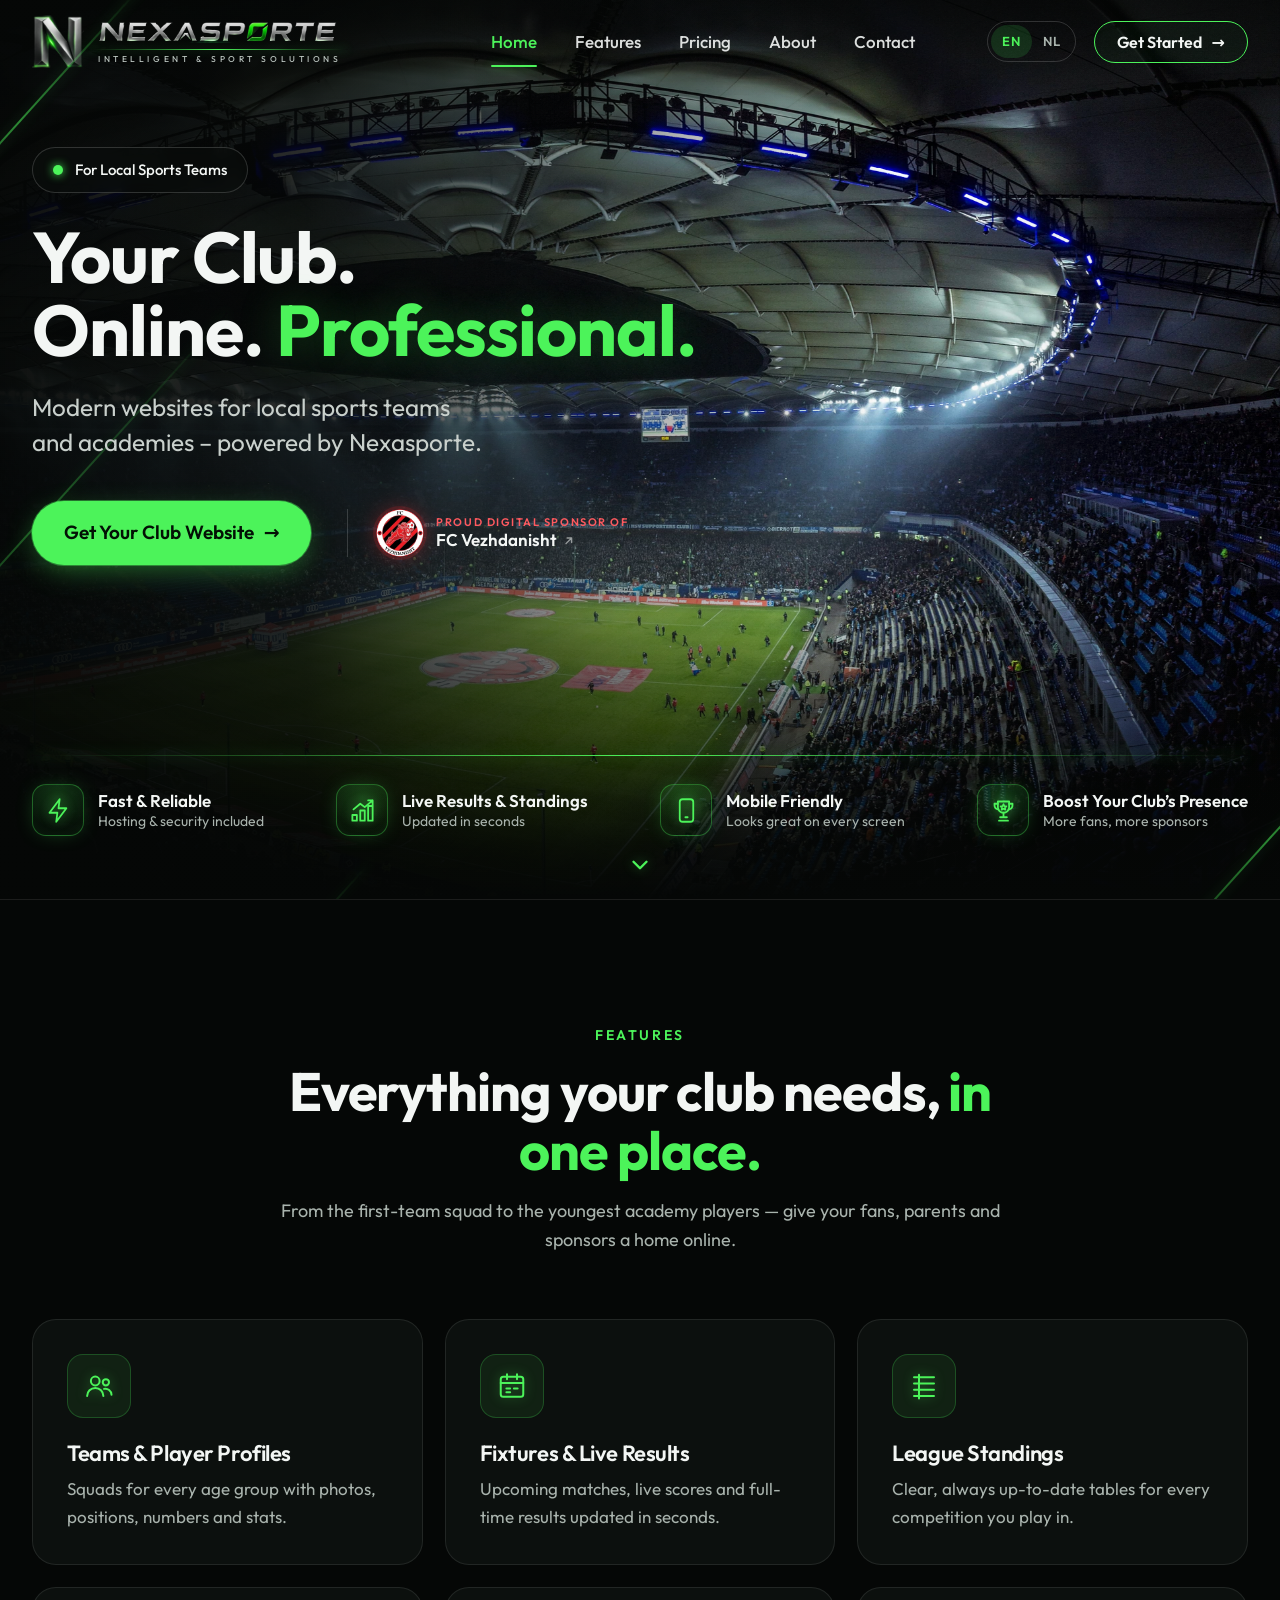
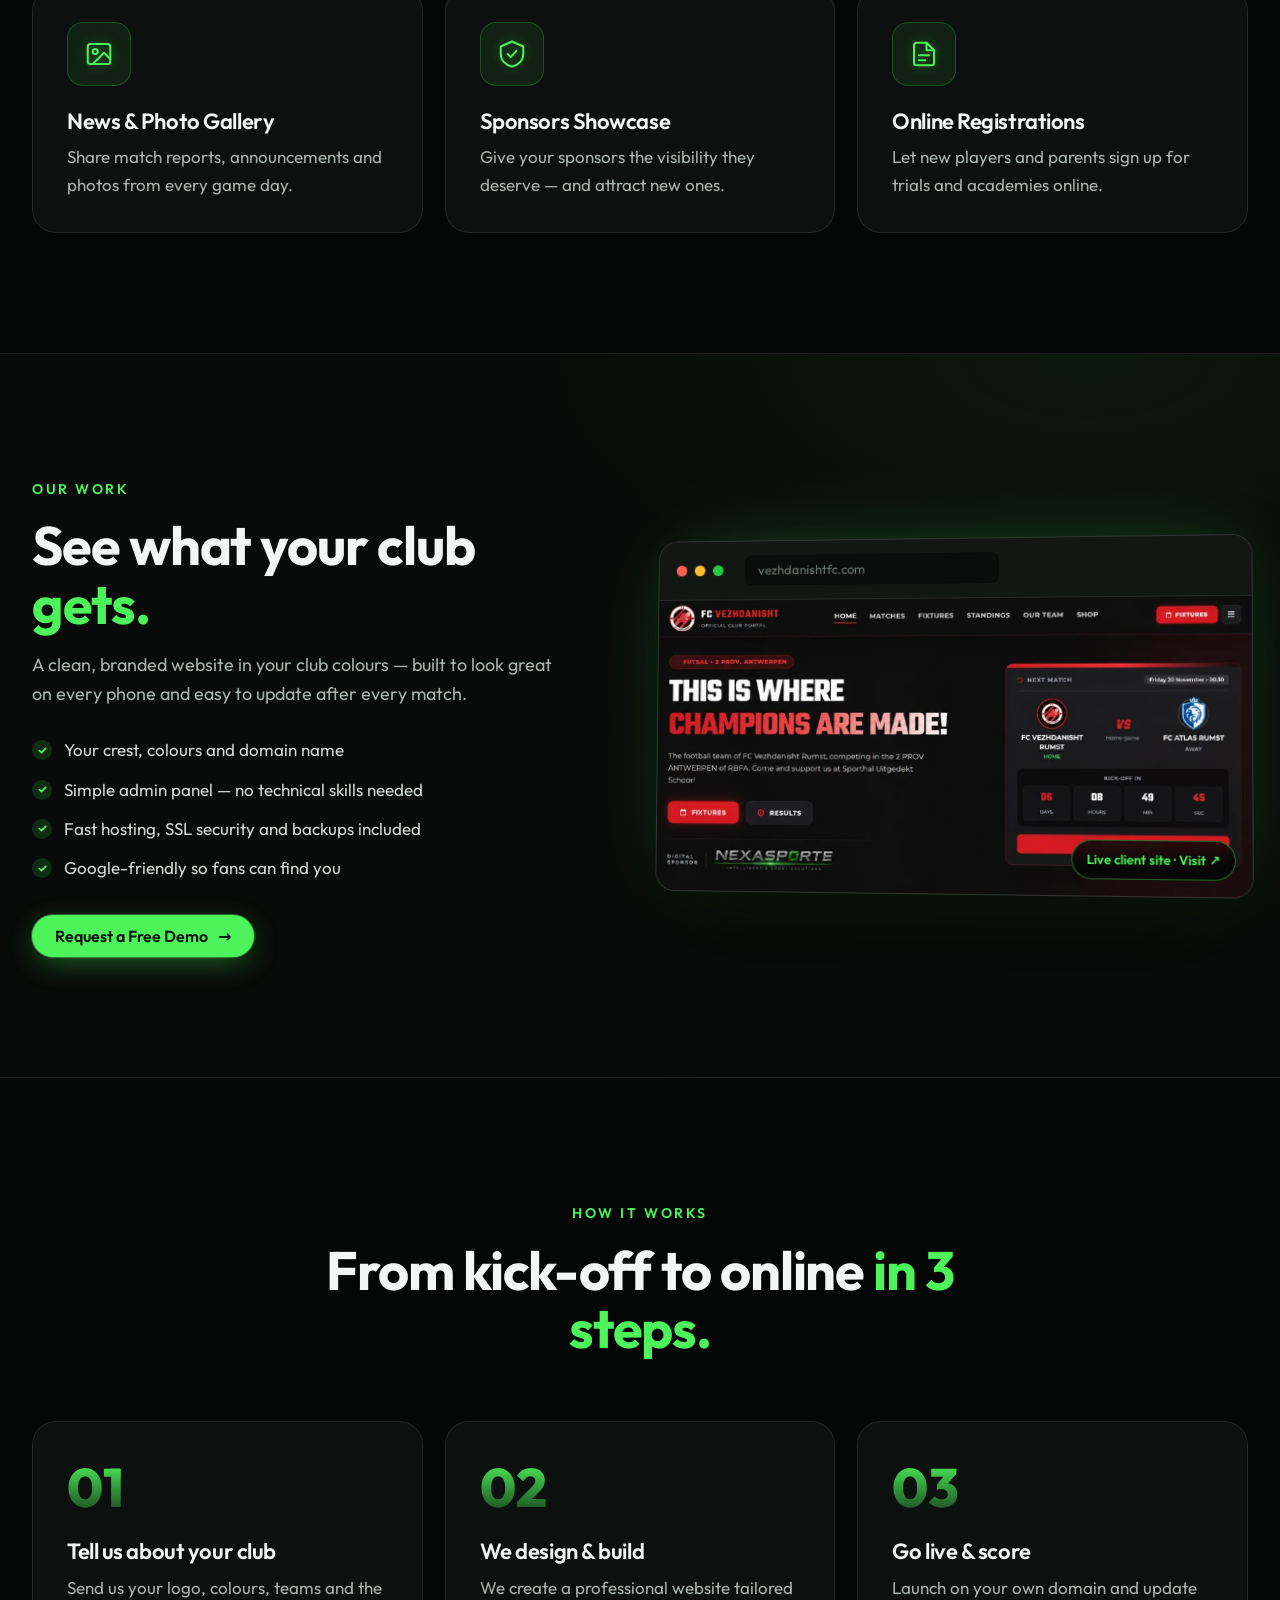
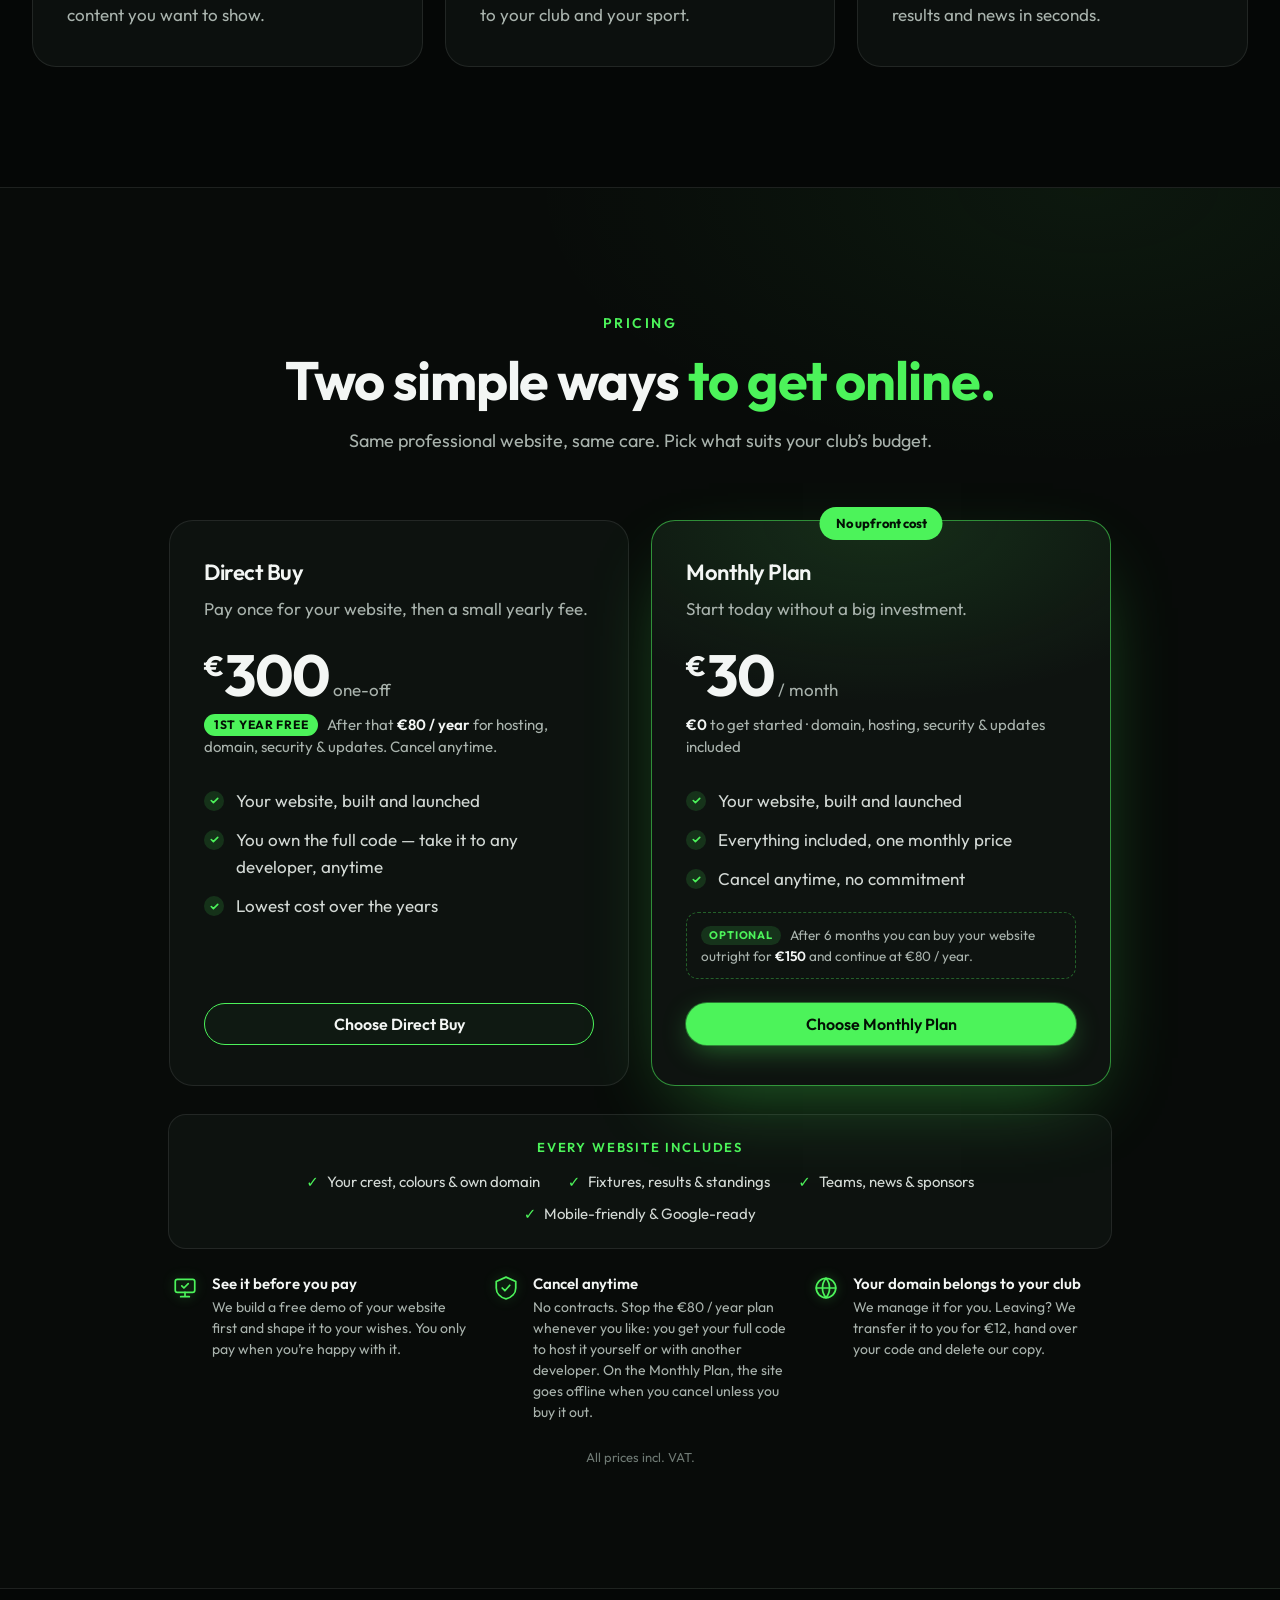
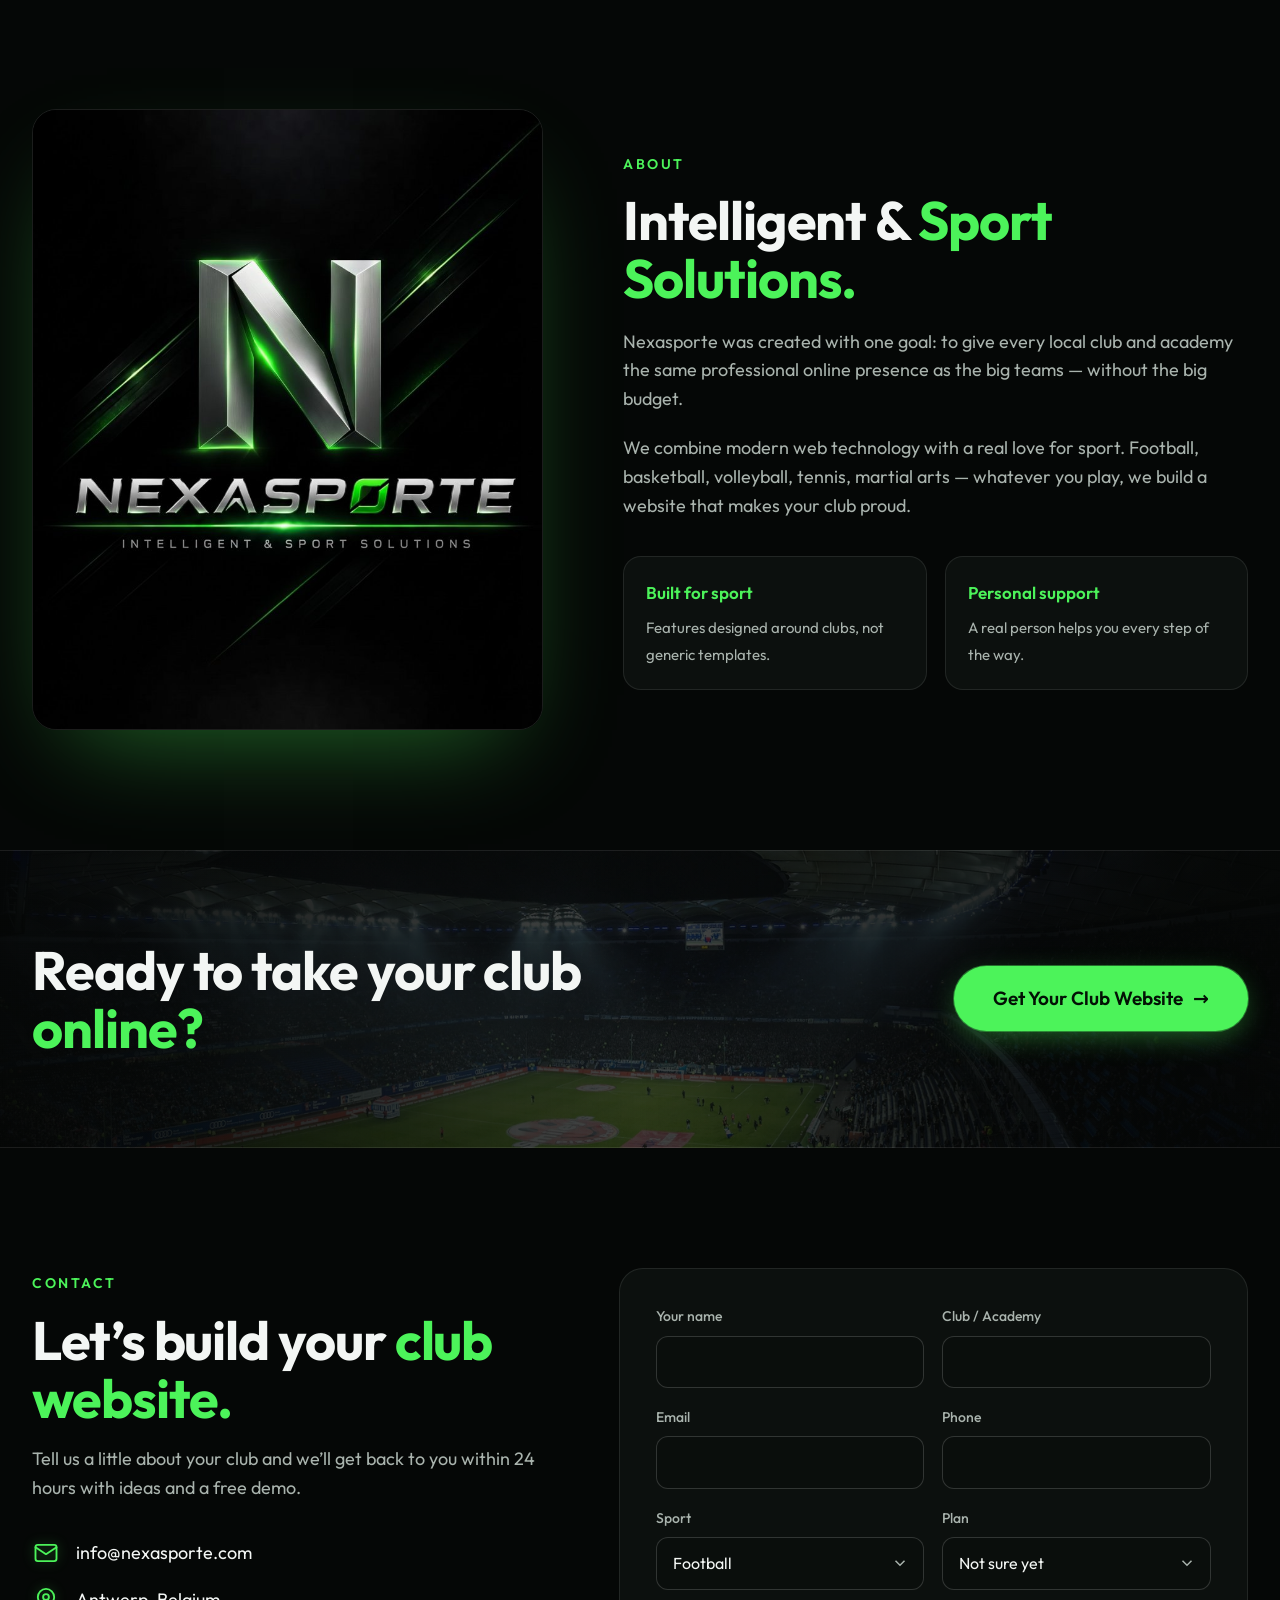
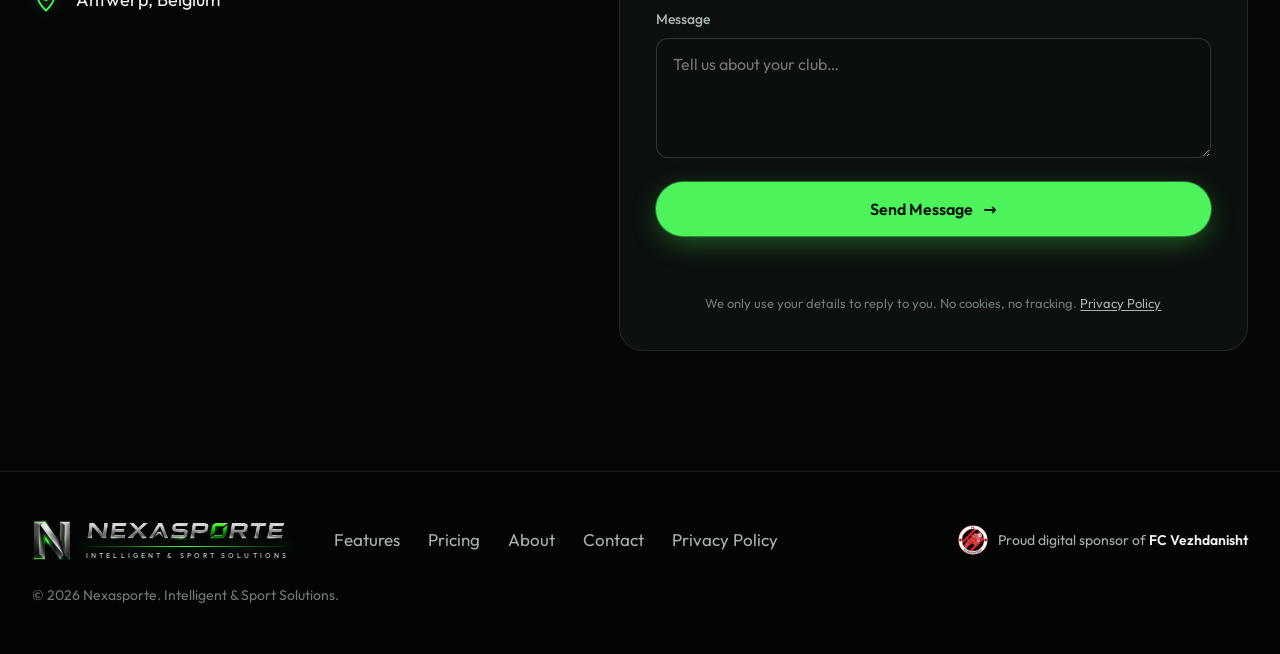
==== commit 851ab739: "Direct Buy: highlight "1st year free", then €80/year, cancel anytime Co-Authored-By: Claude Opus 5.5" ====
--- a/index.html
+++ b/index.html
@@ -263,7 +263,7 @@
             <h3>Direct Buy</h3>
             <p class="plan-desc">Pay once for your website, then a small yearly fee.</p>
             <p class="price"><span class="cur">€</span>300<span class="per">one-off</span></p>
-            <p class="price-then">First year included · from year 2: <strong>€80 / year</strong> for domain, hosting, security &amp; updates</p>
+            <p class="price-then"><span class="free-badge">1st year free</span> After that <strong>€80 / year</strong> for hosting, domain, security &amp; updates. Cancel anytime.</p>
             <ul class="checklist">
               <li>Your website, built and launched</li>
               <li>You own the full code — take it to any developer, anytime</li>
--- a/css/style.css
+++ b/css/style.css
@@ -771,6 +771,19 @@
 .plan .btn-block { margin-top: auto; }
 .price-then { margin-top: 10px; color: var(--muted); font-size: 15px; line-height: 1.5; }
 .price-then strong { color: var(--text); font-weight: 600; }
+.free-badge {
+  display: inline-block;
+  margin-right: 6px;
+  padding: 2px 10px;
+  border-radius: 999px;
+  background: var(--green);
+  color: #031105;
+  font-size: 12px;
+  font-weight: 700;
+  letter-spacing: .06em;
+  text-transform: uppercase;
+  vertical-align: 1px;
+}
 .plan-extra {
   margin: -14px 0 24px;
   padding: 12px 14px;
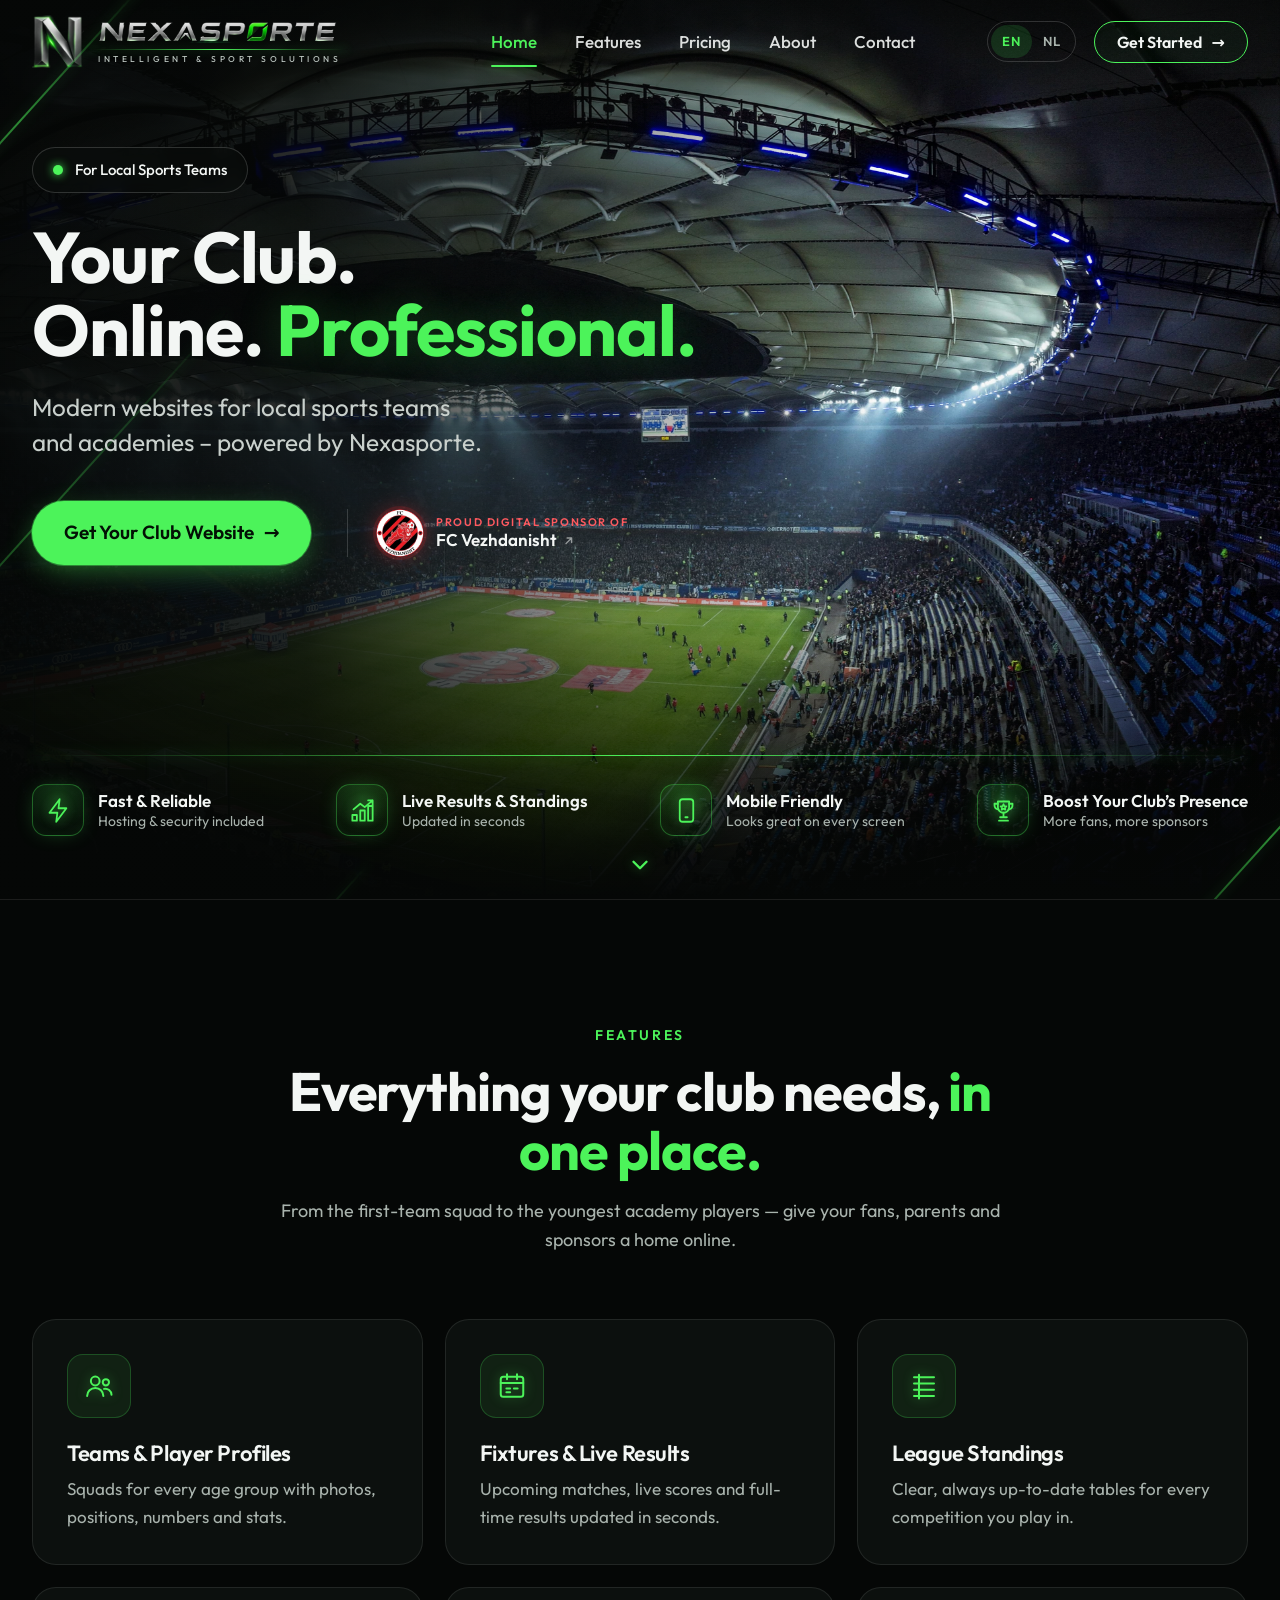
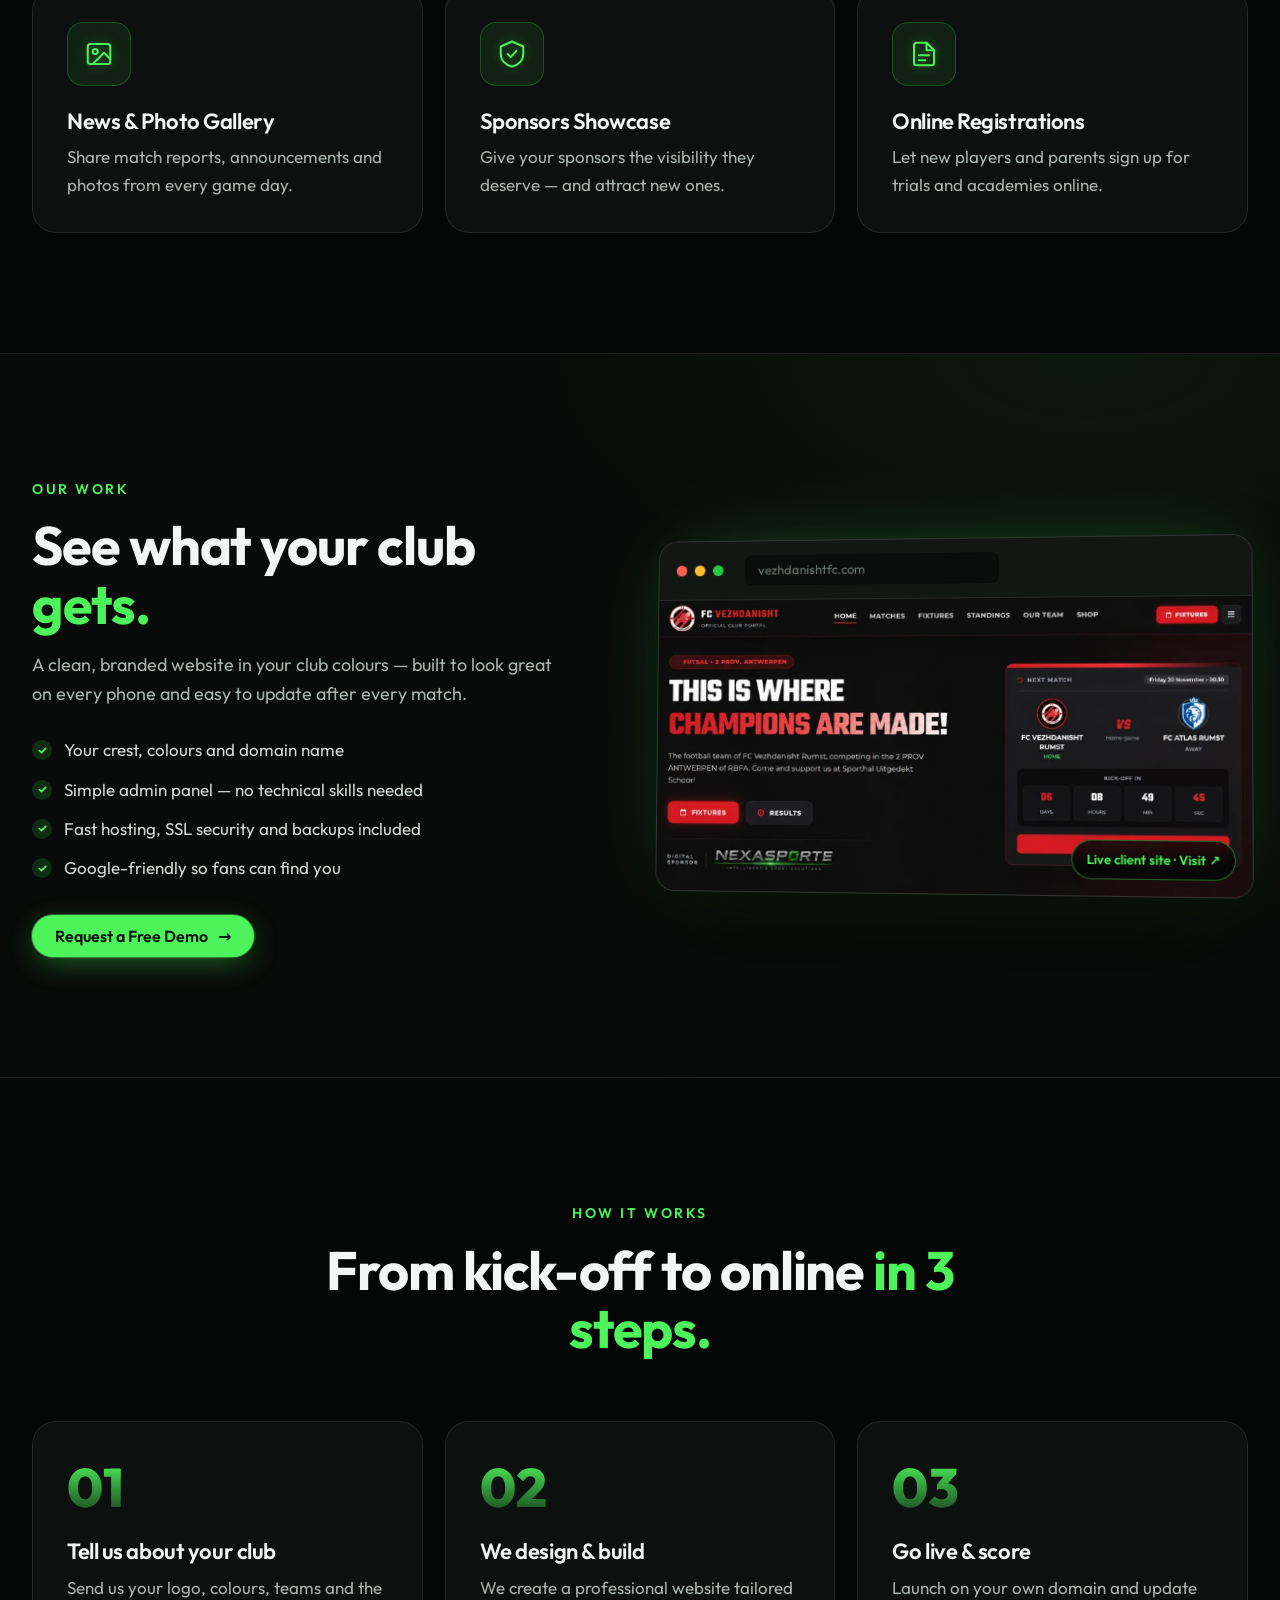
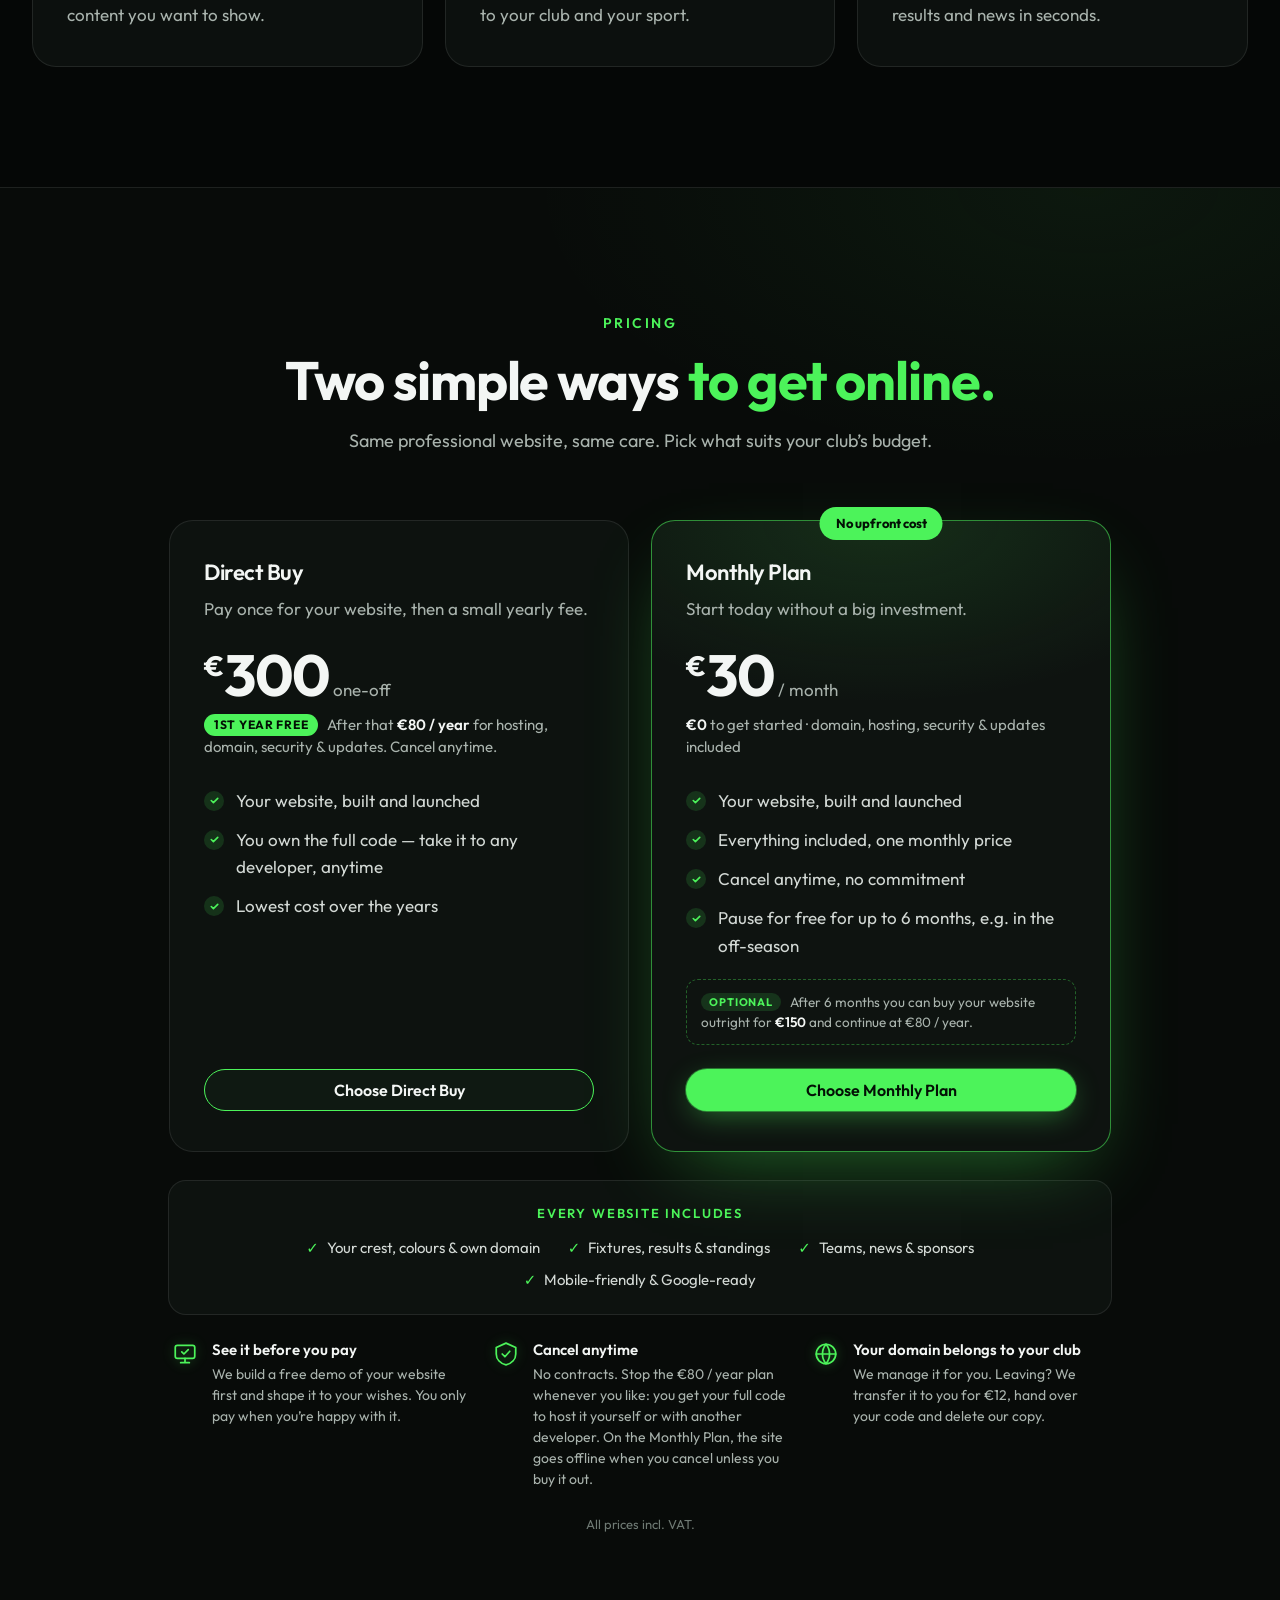
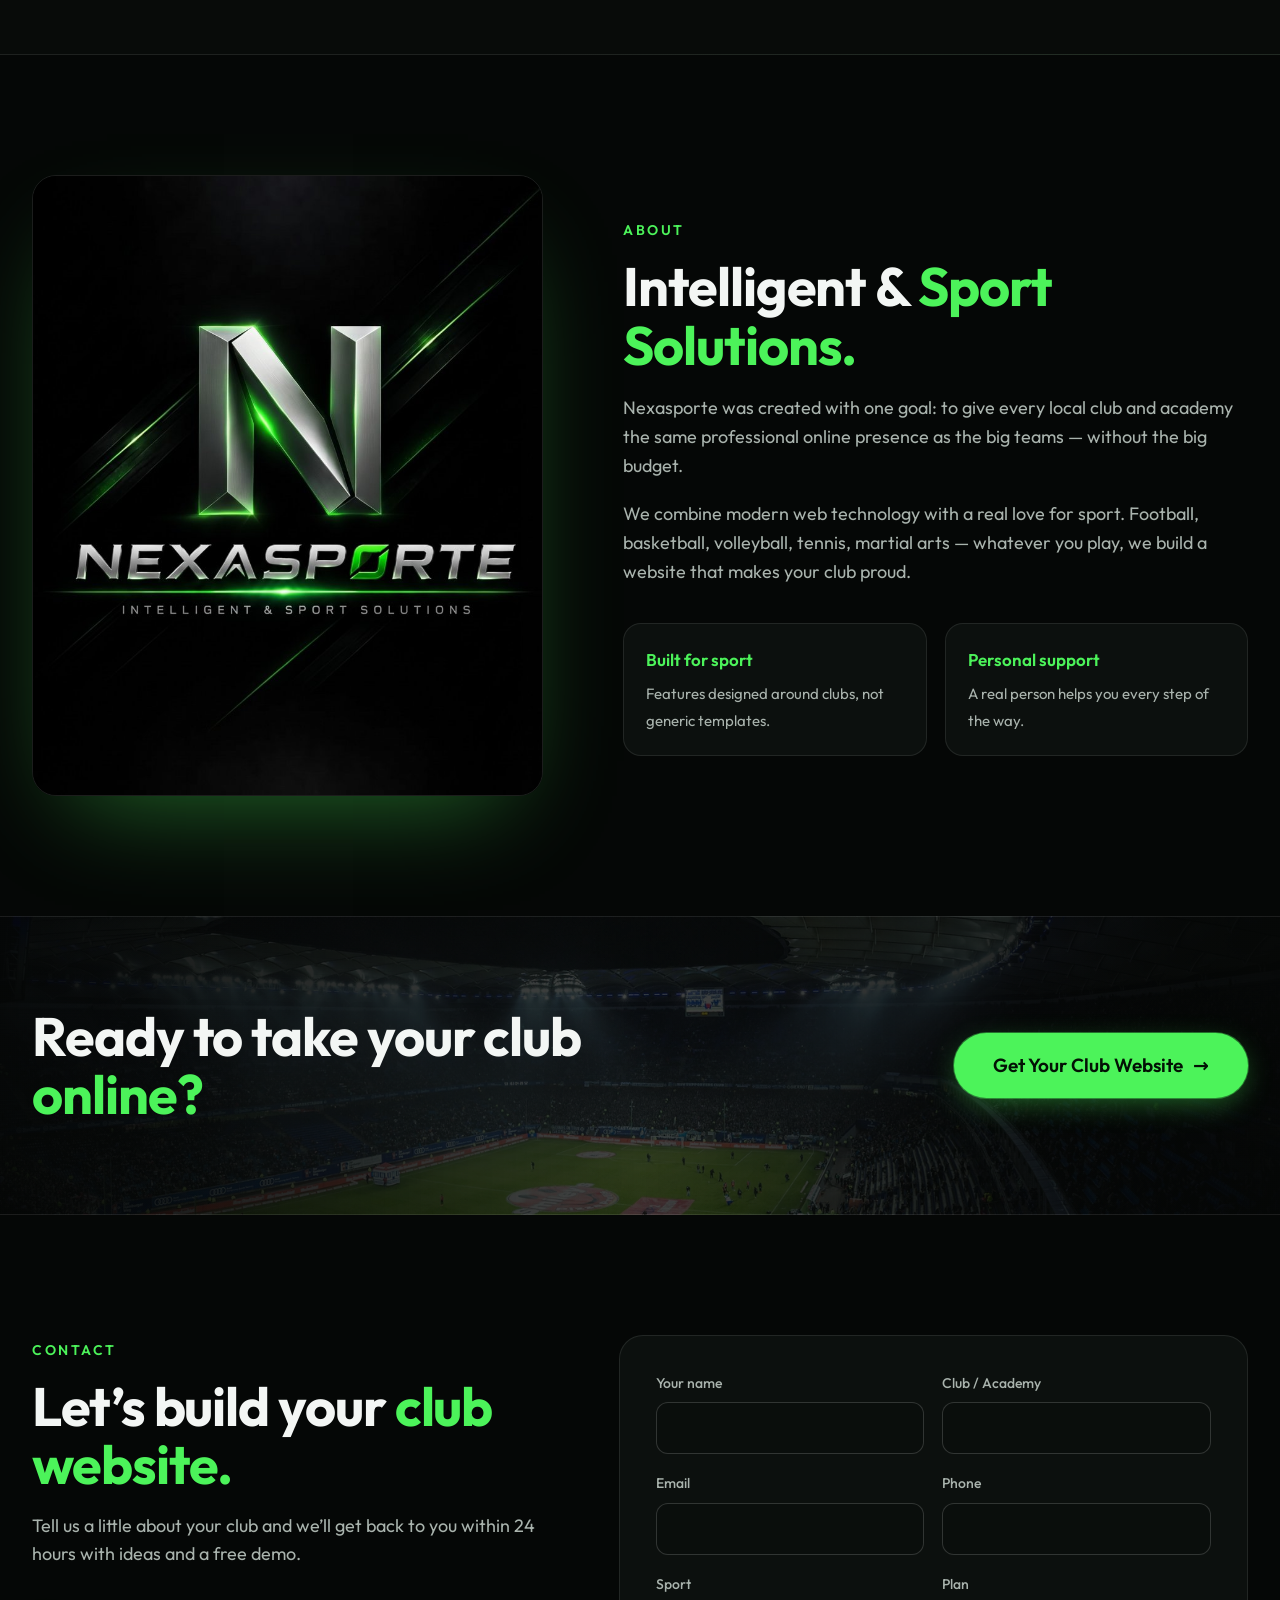
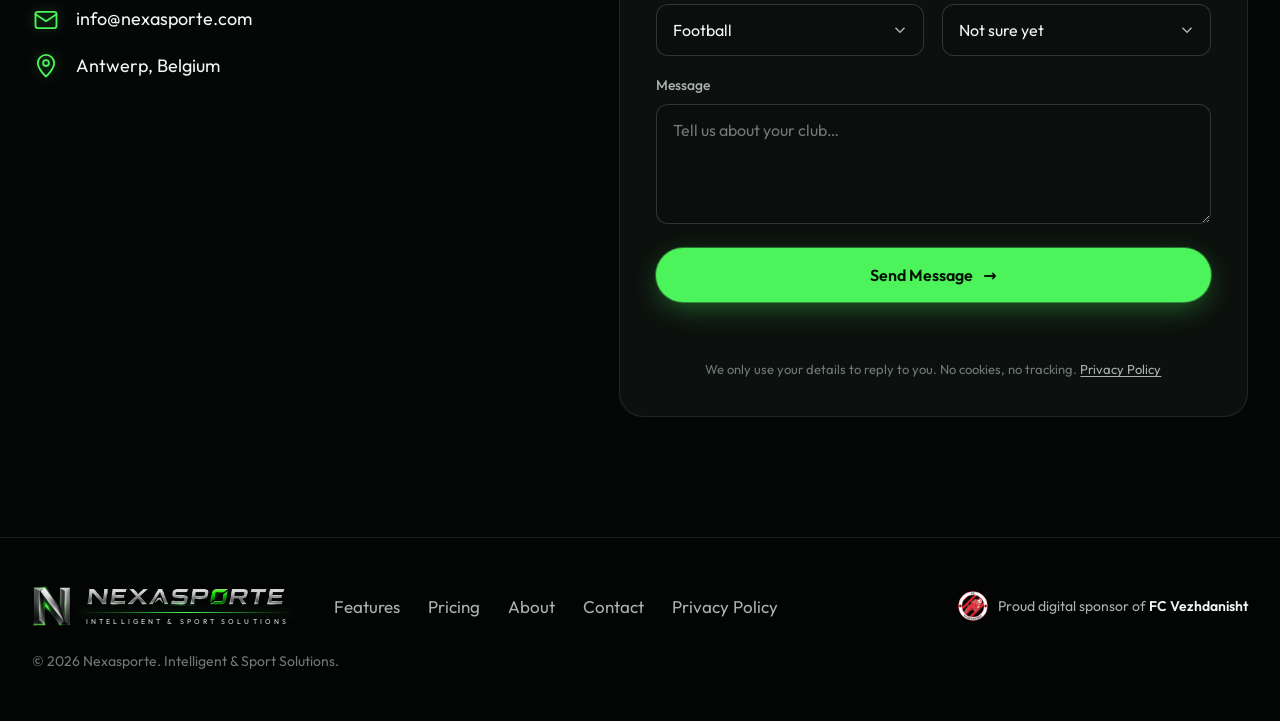
==== commit afd86ea8: "Monthly Plan: free pause for up to 6 months Matches the Privacy Policy (paused data kept up to 6 mon" ====
--- a/index.html
+++ b/index.html
@@ -282,6 +282,7 @@
               <li>Your website, built and launched</li>
               <li>Everything included, one monthly price</li>
               <li>Cancel anytime, no commitment</li>
+              <li>Pause for free for up to 6 months, e.g. in the off-season</li>
             </ul>
             <p class="plan-extra">
               <span class="extra-label">Optional</span>
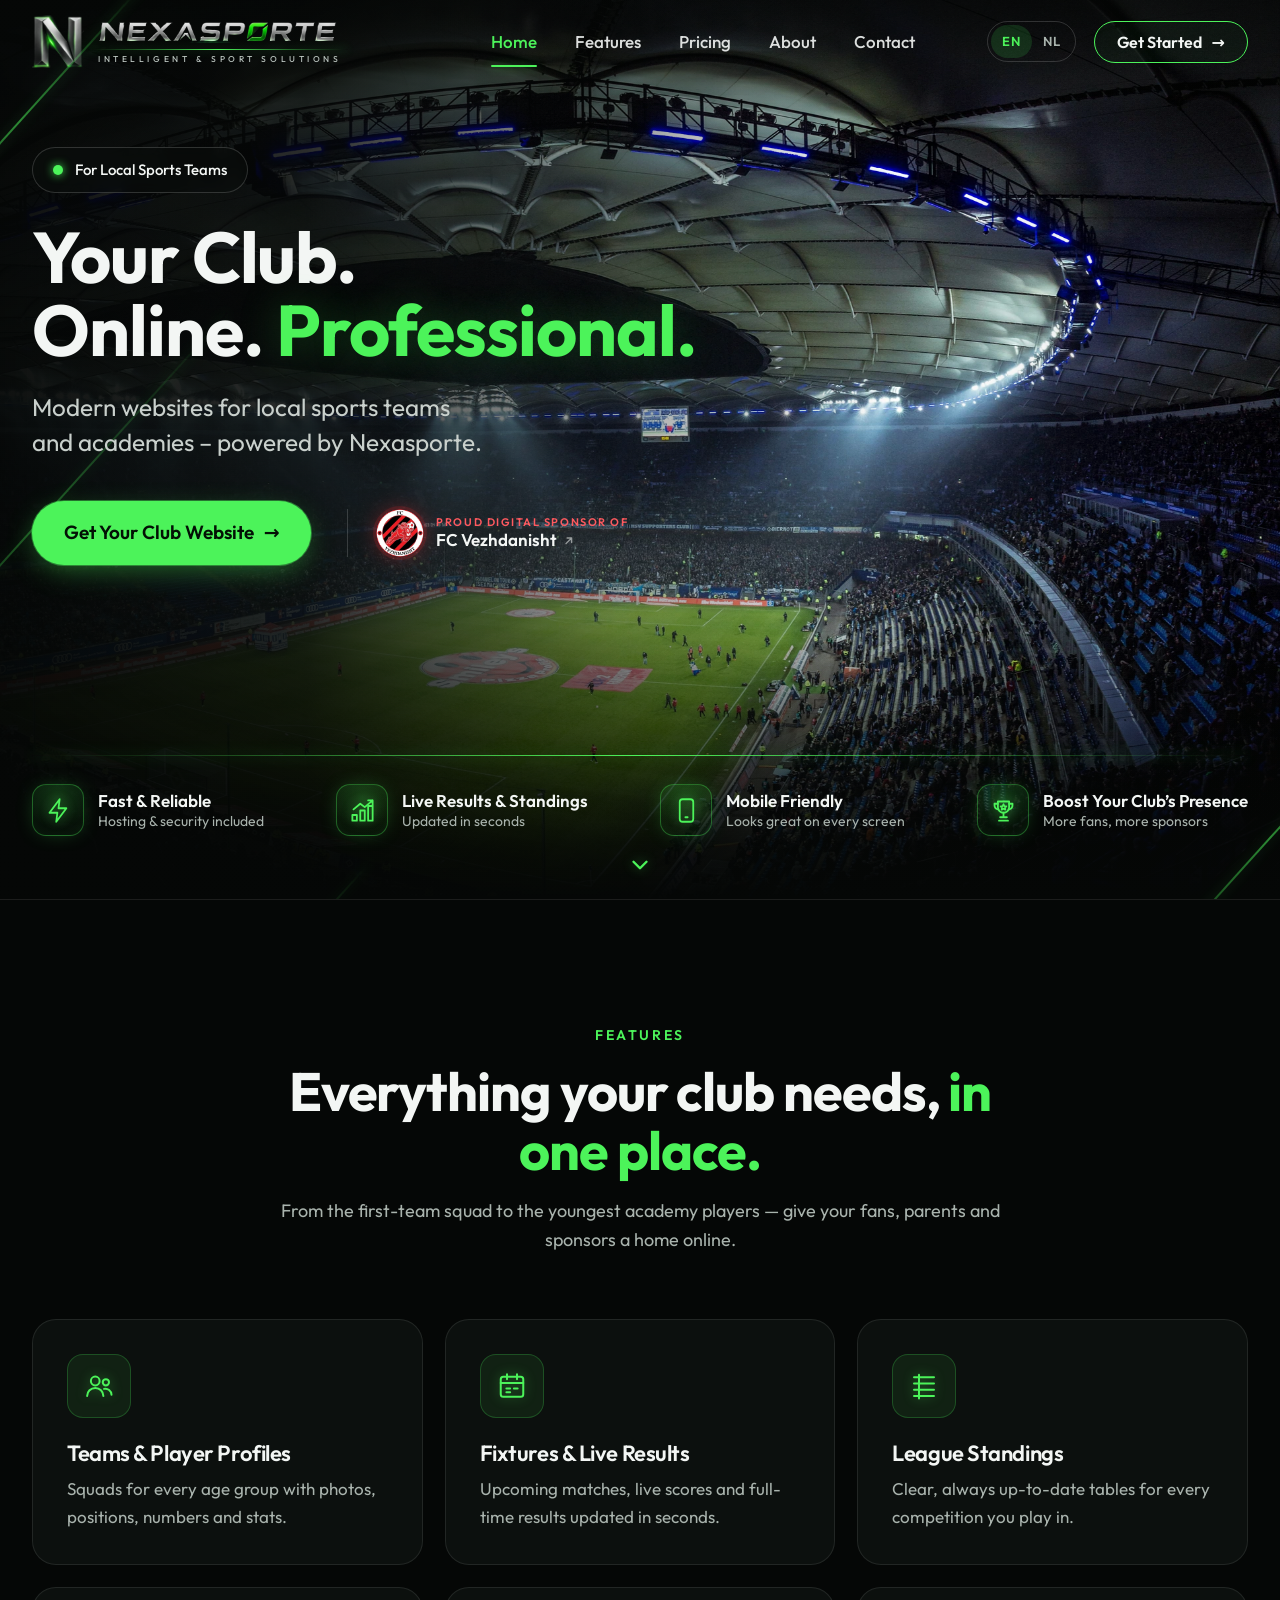
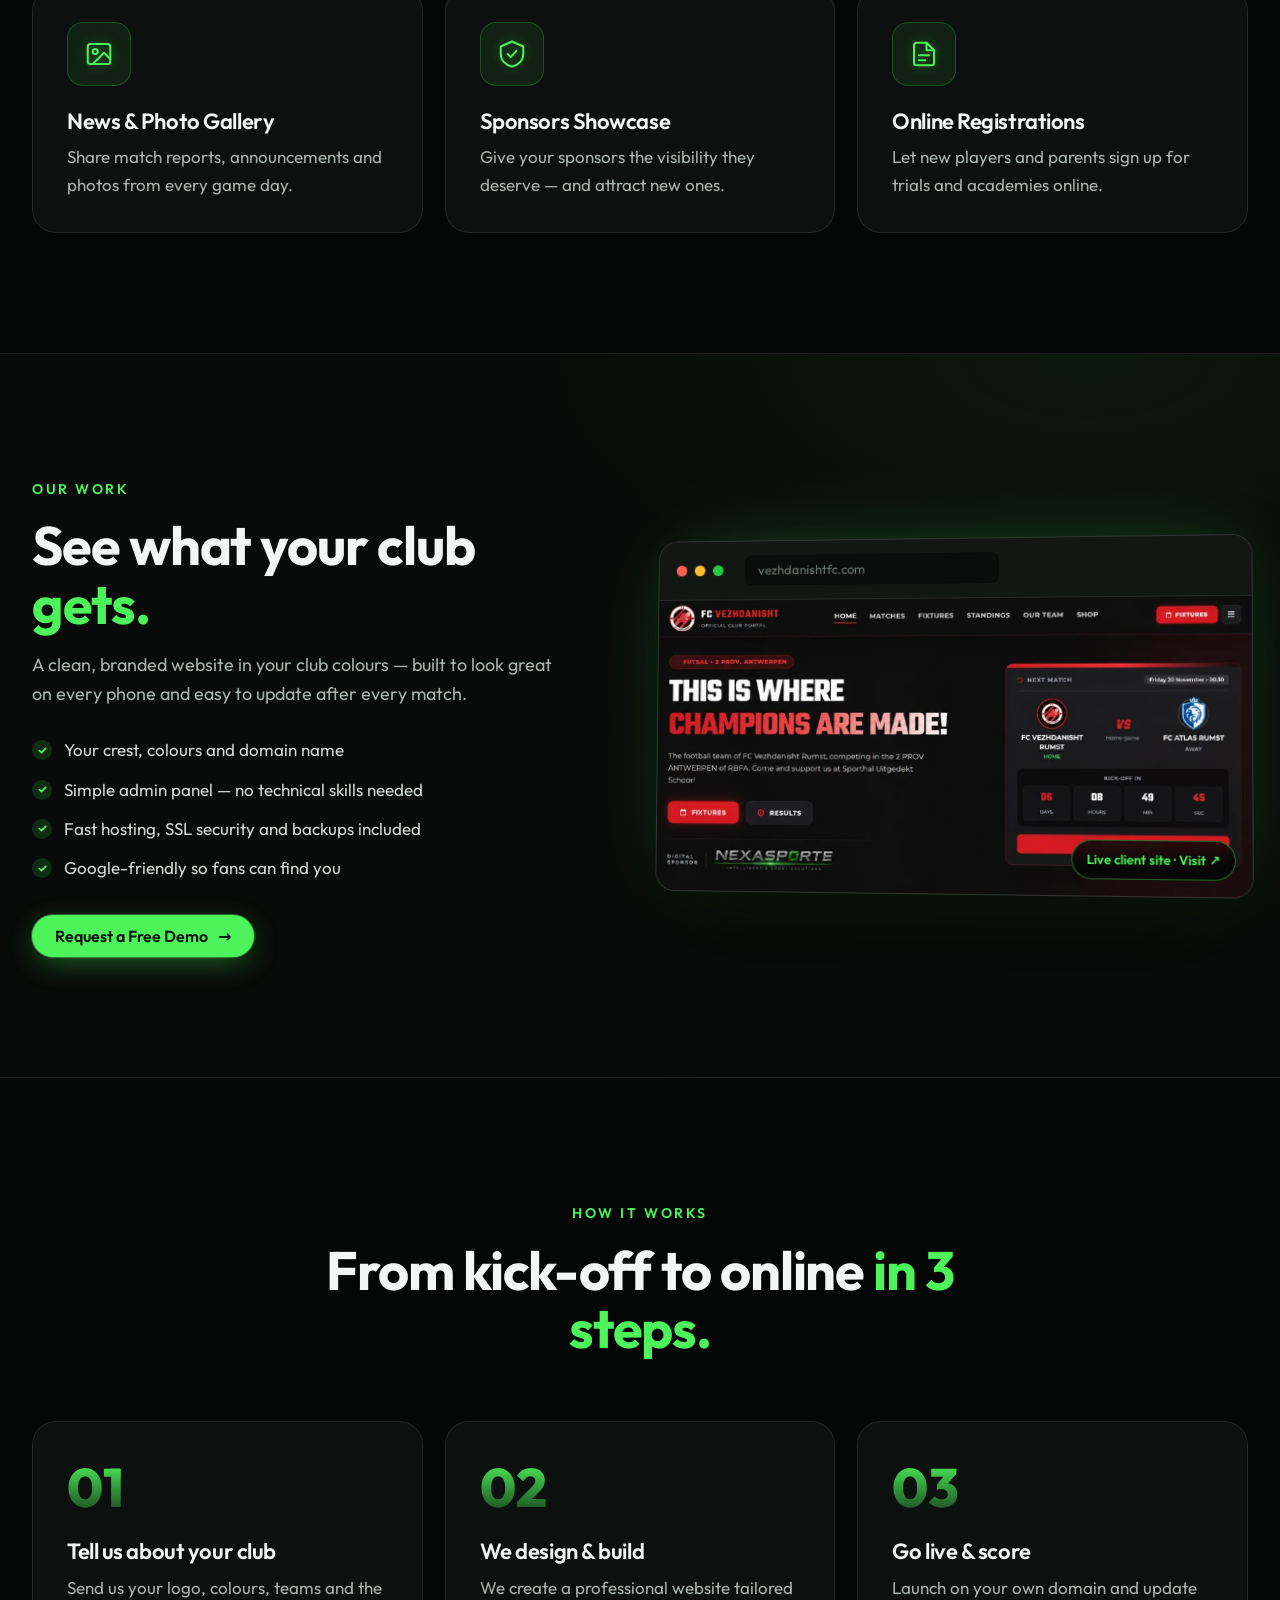
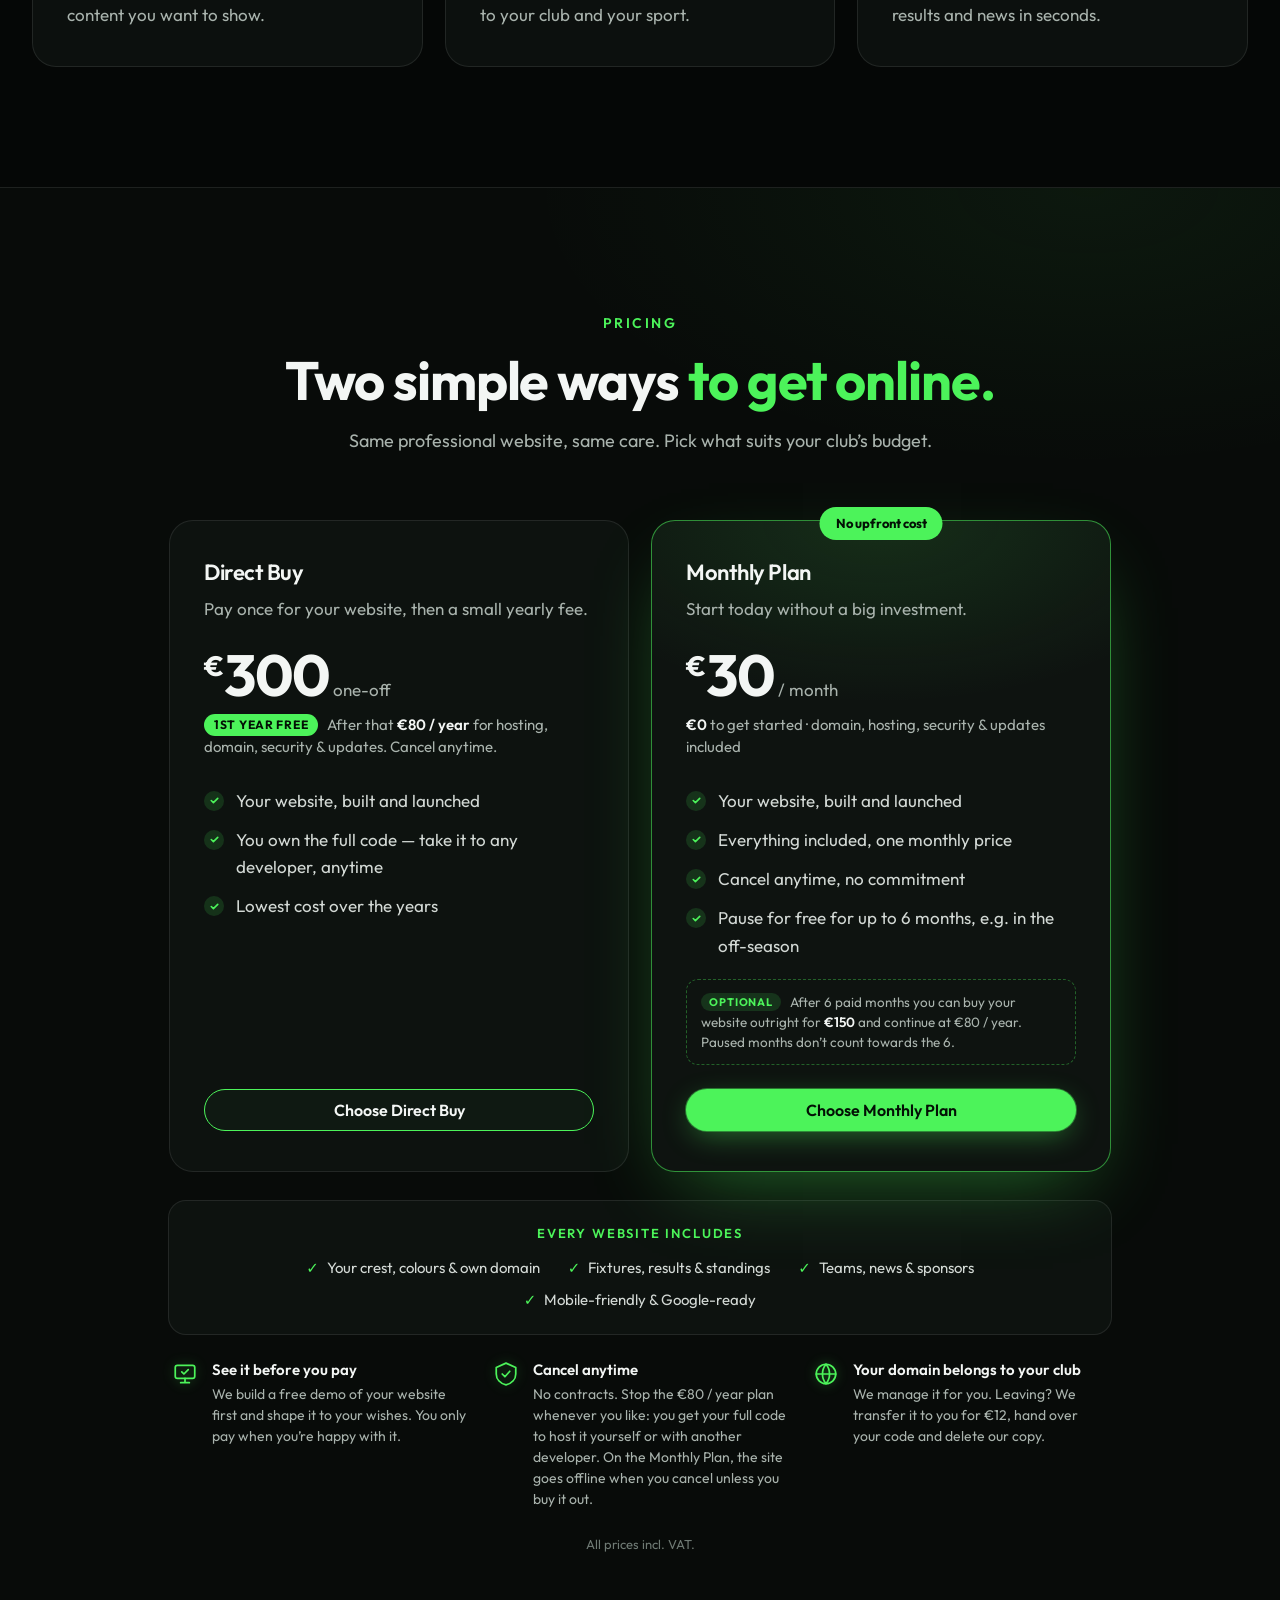
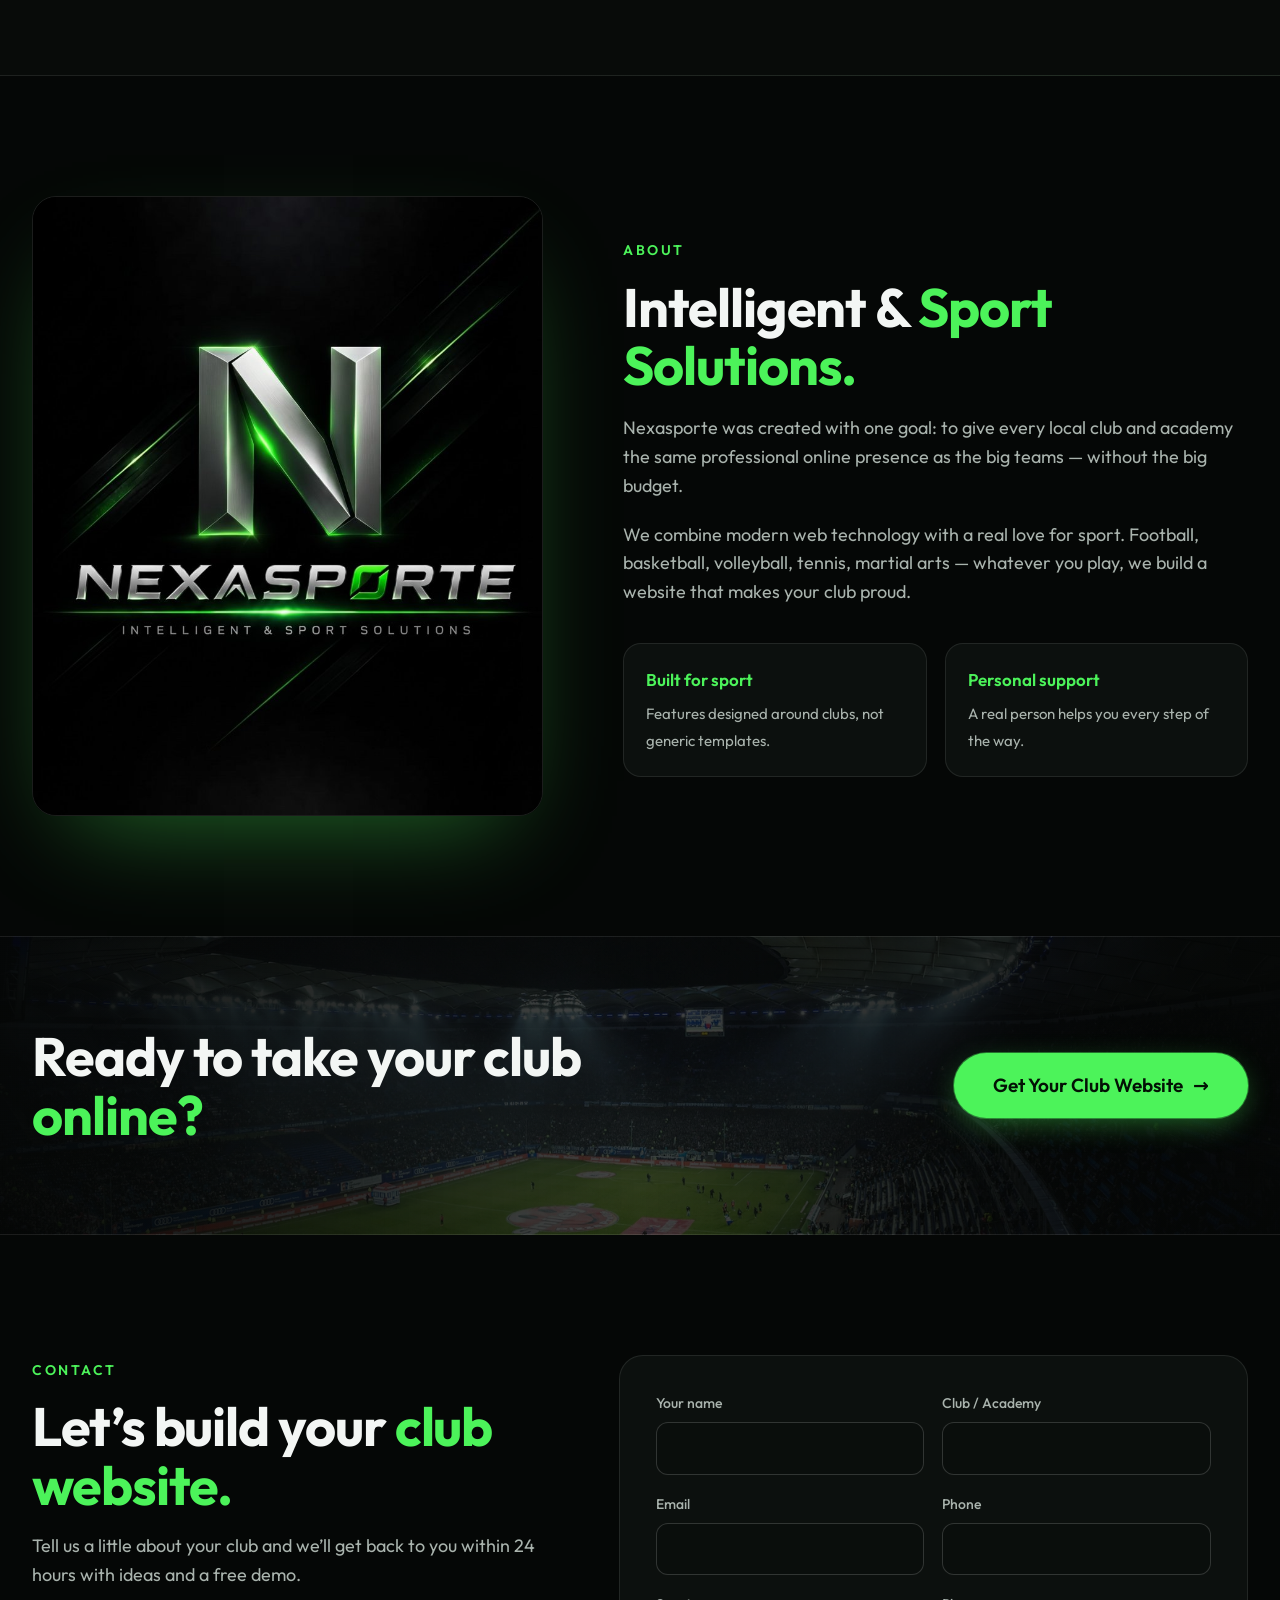
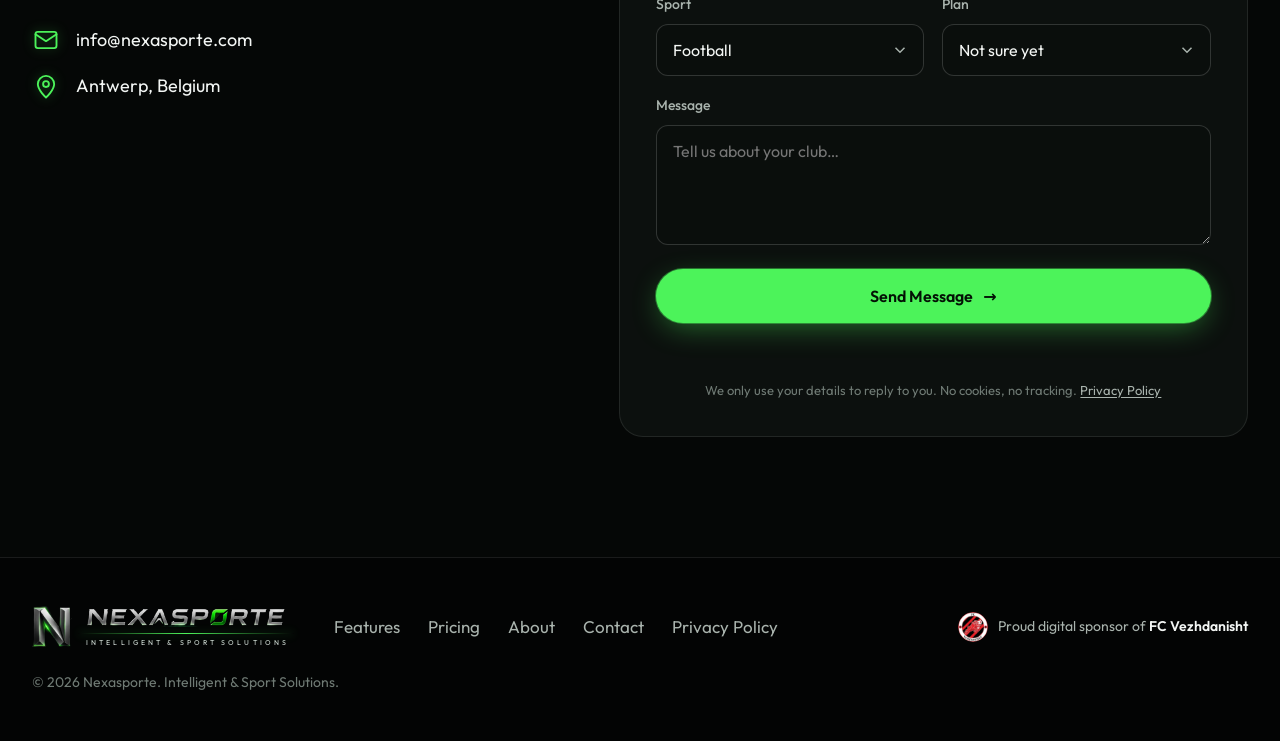
==== commit df4f9943: "Buy-out note: 6 paid months, paused months don't count Co-Authored-By: Claude Opus 5.5 <noreply@anth" ====
--- a/index.html
+++ b/index.html
@@ -286,7 +286,7 @@
             </ul>
             <p class="plan-extra">
               <span class="extra-label">Optional</span>
-              After 6 months you can buy your website outright for <strong>€150</strong> and continue at €80 / year.
+              After 6 paid months you can buy your website outright for <strong>€150</strong> and continue at €80 / year. Paused months don’t count towards the 6.
             </p>
             <a href="#contact" class="btn btn-primary btn-block" data-plan="Monthly Plan">Choose Monthly Plan</a>
           </article>
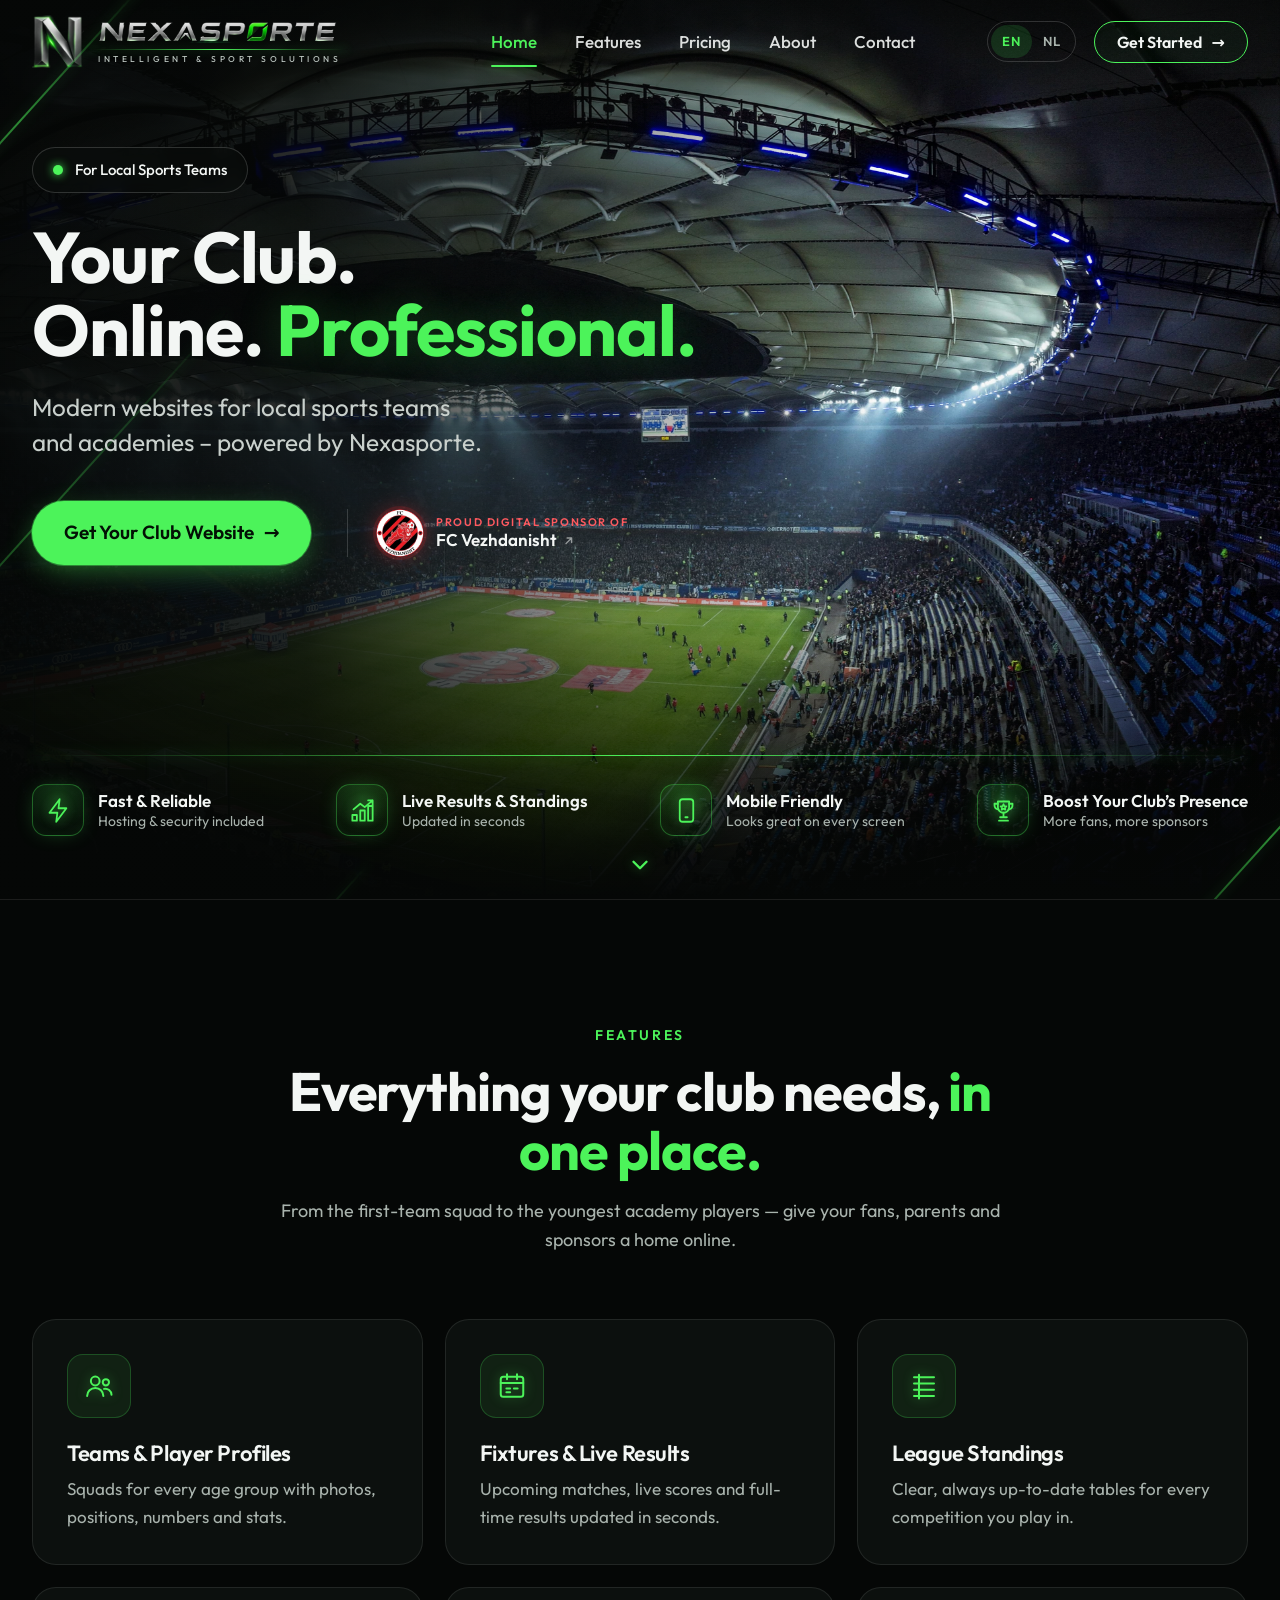
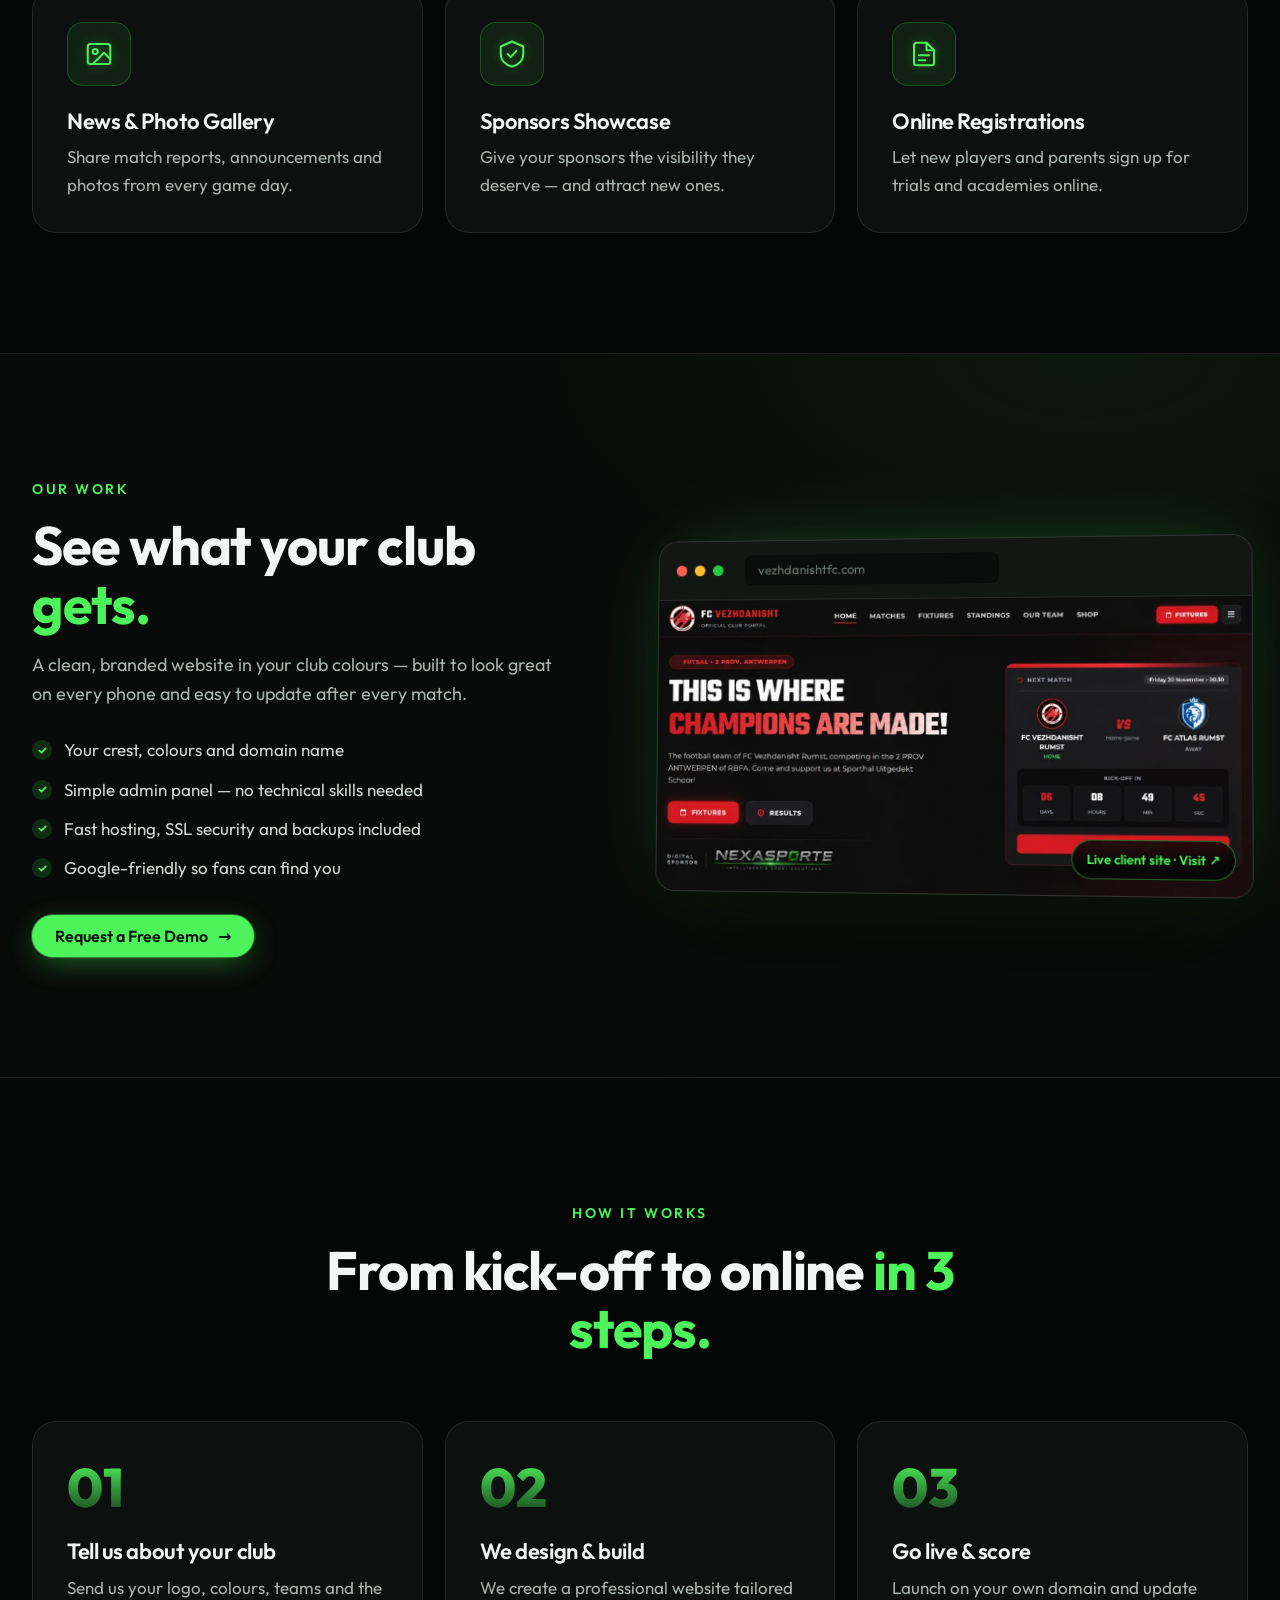
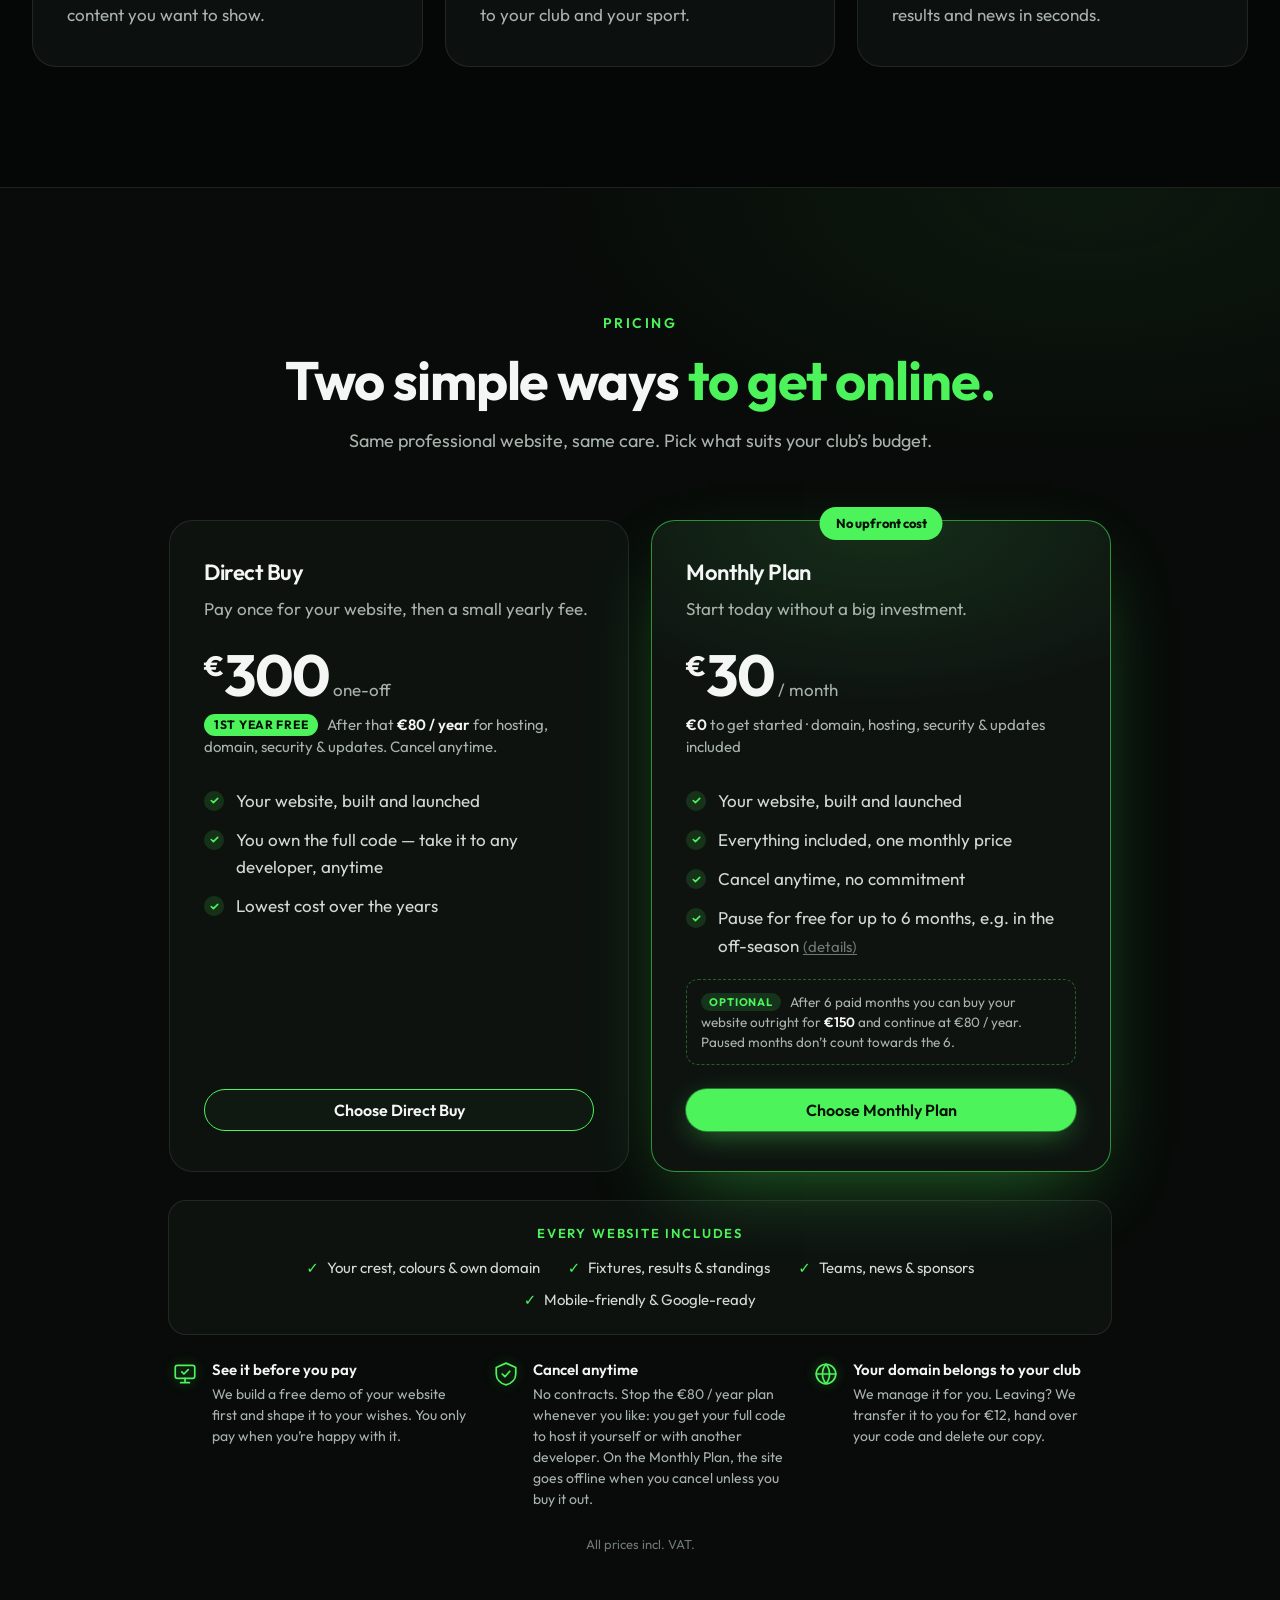
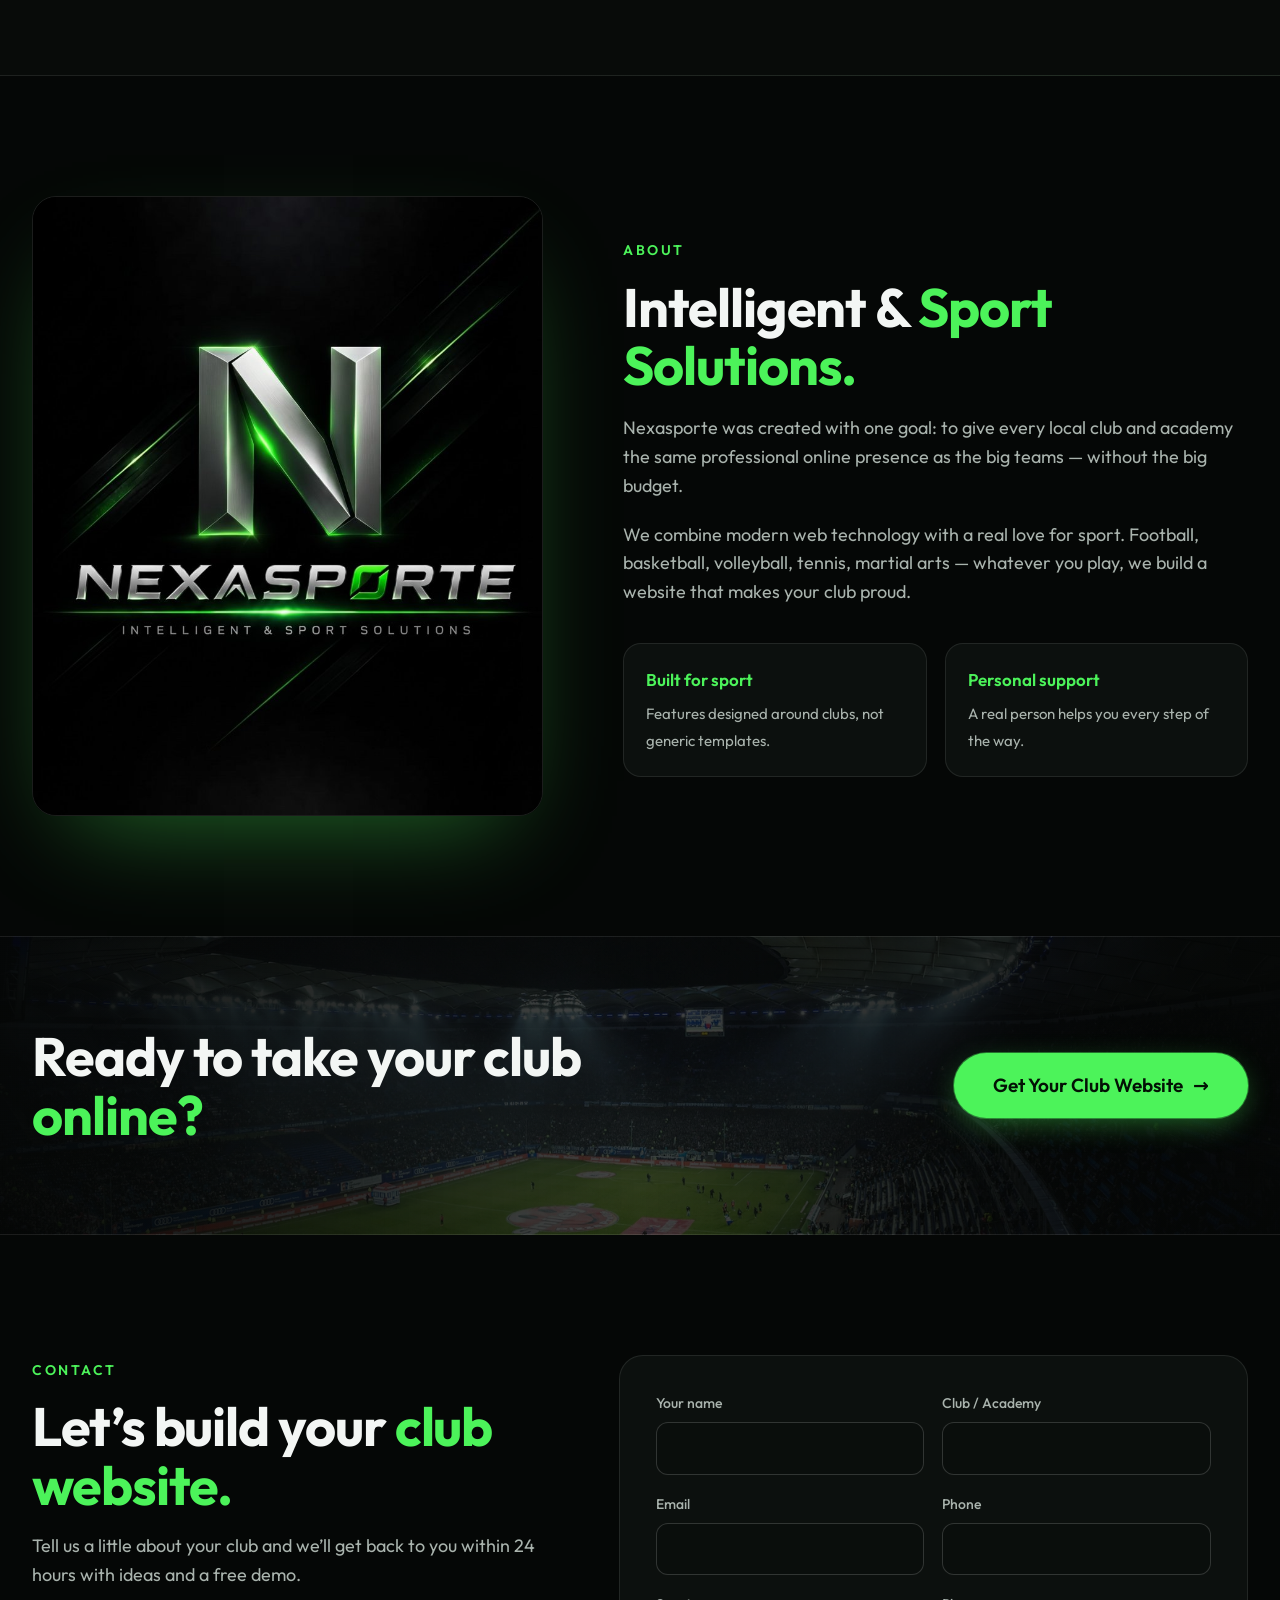
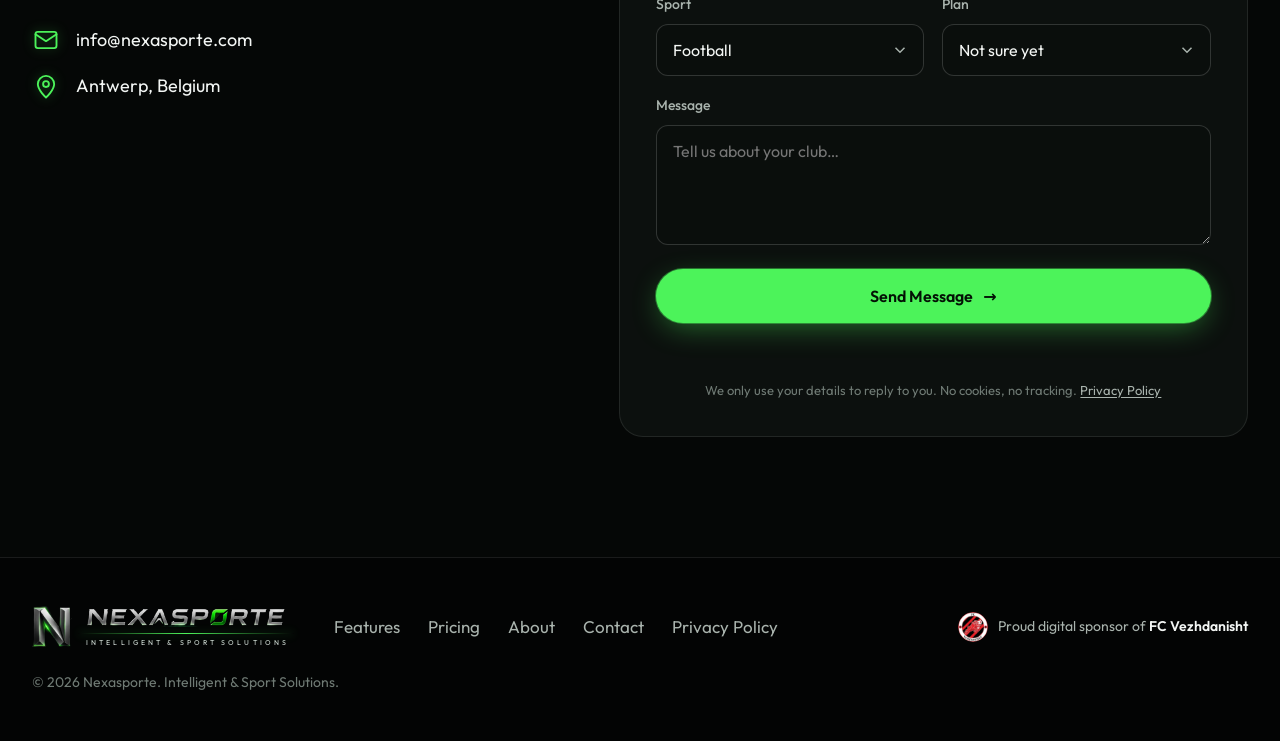
==== commit 7f20d33c: "Link the free-pause line to the retention section of the Privacy Policy Co-Authored-By: Claude Opus " ====
--- a/index.html
+++ b/index.html
@@ -282,7 +282,7 @@
               <li>Your website, built and launched</li>
               <li>Everything included, one monthly price</li>
               <li>Cancel anytime, no commitment</li>
-              <li>Pause for free for up to 6 months, e.g. in the off-season</li>
+              <li>Pause for free for up to 6 months, e.g. in the off-season <a class="li-more" href="privacy.html#retention">(details)</a></li>
             </ul>
             <p class="plan-extra">
               <span class="extra-label">Optional</span>
--- a/css/style.css
+++ b/css/style.css
@@ -829,6 +829,8 @@
 .trust-row li { display: flex; gap: 14px; align-items: flex-start; padding: 6px 4px; color: var(--muted); font-size: 14px; line-height: 1.5; }
 .trust-row .ico { width: 26px; height: 26px; margin-top: 2px; }
 .trust-row strong { display: block; color: var(--text); font-size: 15px; font-weight: 600; margin-bottom: 2px; }
+.li-more { color: var(--dim); font-size: .88em; text-decoration: underline; text-underline-offset: 2px; white-space: nowrap; }
+.li-more:hover { color: var(--green); }
 .price-note { margin-top: 18px; text-align: center; color: var(--dim); font-size: 13px; }
 .plan-desc { color: var(--muted); }
 .price {
@@ -969,7 +971,7 @@
   background: rgba(76, 243, 90, .05);
   color: var(--text);
 }
-.legal h2 { margin-top: 44px; margin-bottom: 12px; font-size: 22px; font-weight: 600; }
+.legal h2 { scroll-margin-top: calc(var(--header-h) + 20px); margin-top: 44px; margin-bottom: 12px; font-size: 22px; font-weight: 600; }
 .legal p, .legal li { color: var(--muted); }
 .legal p + p { margin-top: 12px; }
 .legal ul { margin: 12px 0; padding-left: 22px; list-style: disc; display: grid; gap: 8px; }
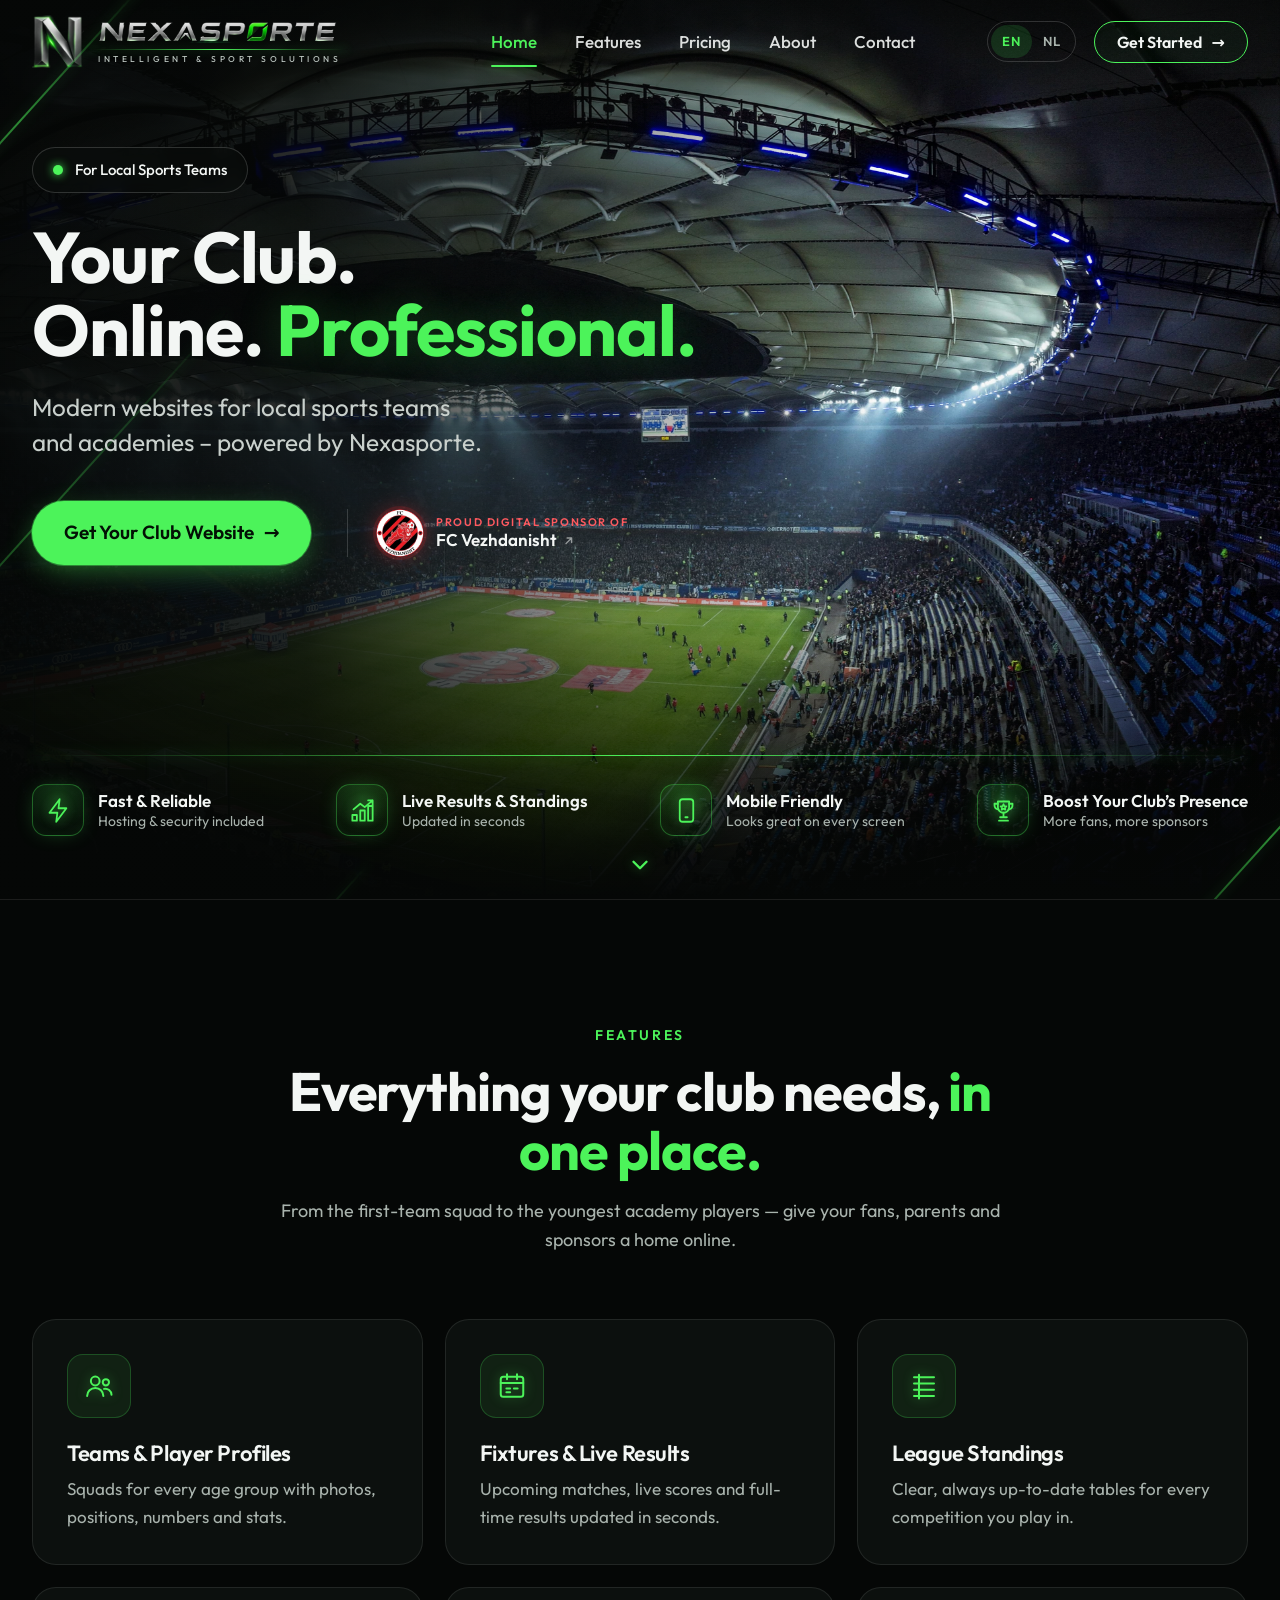
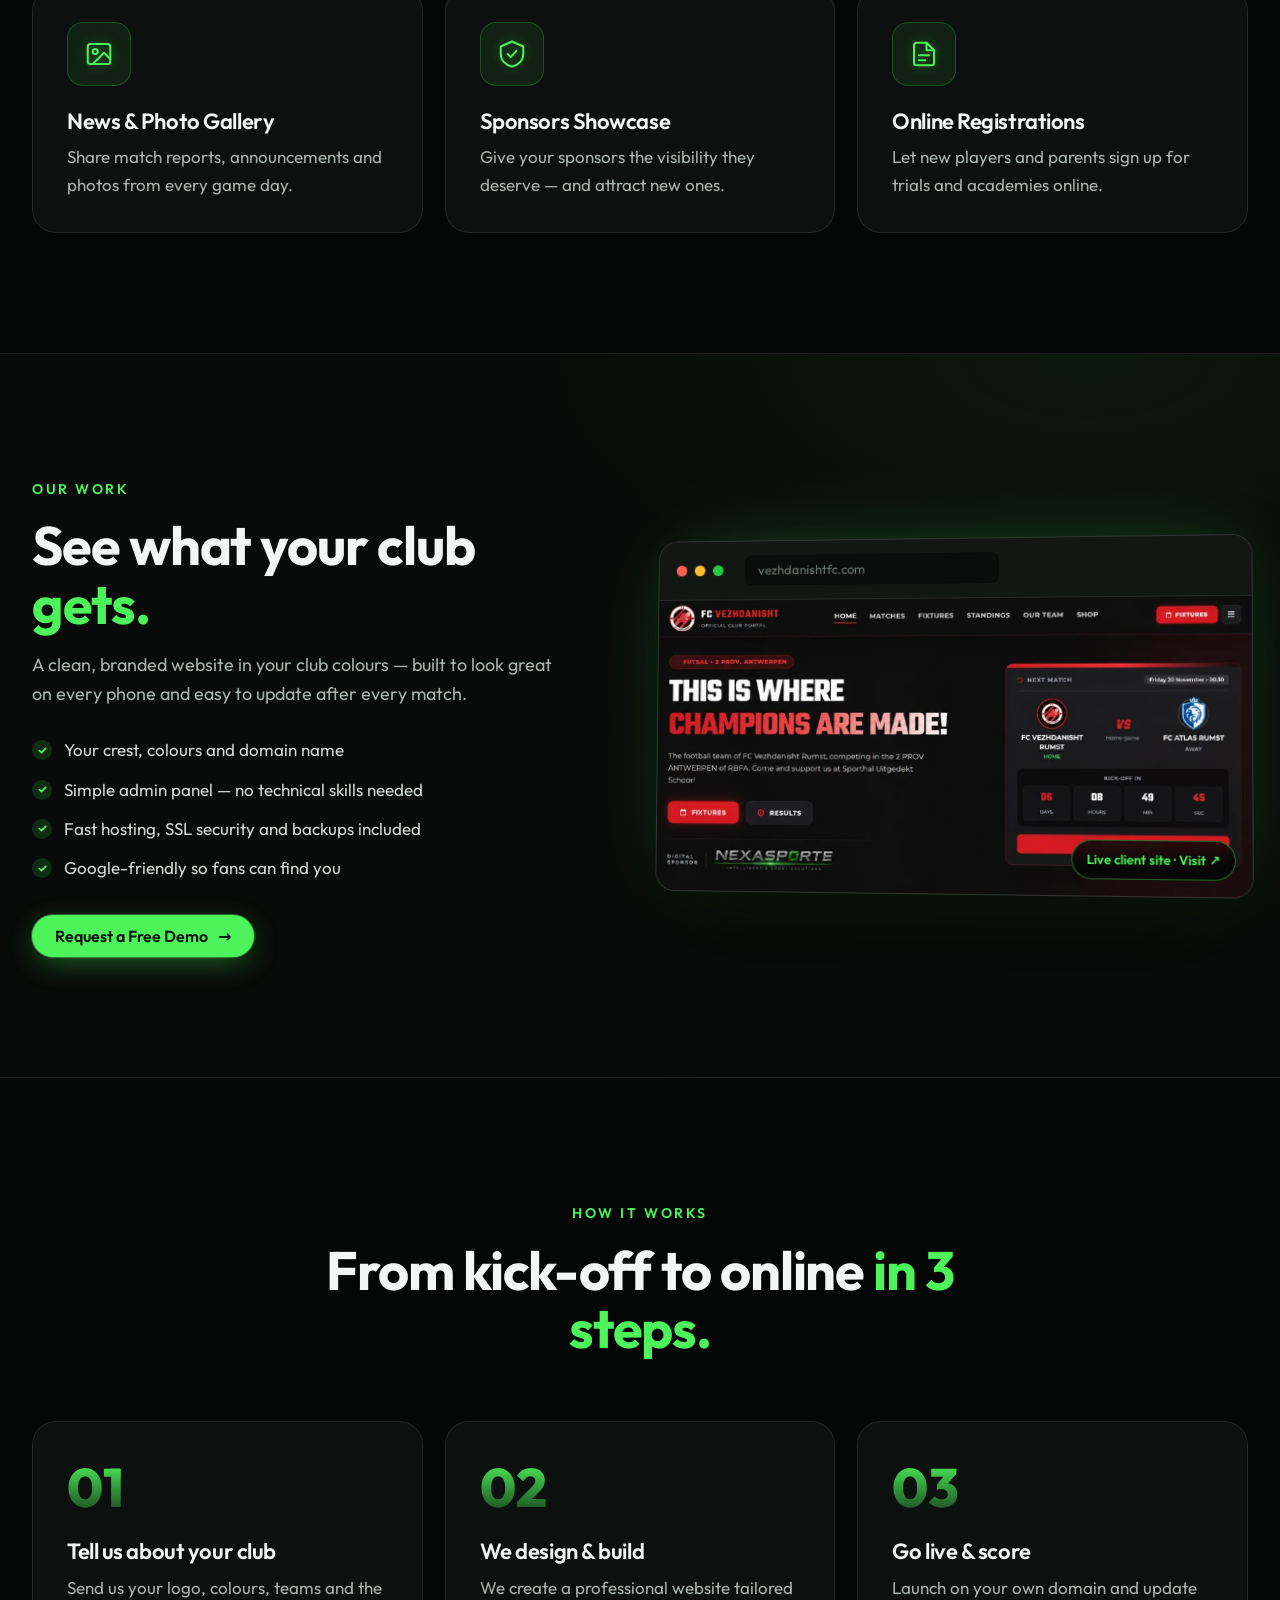
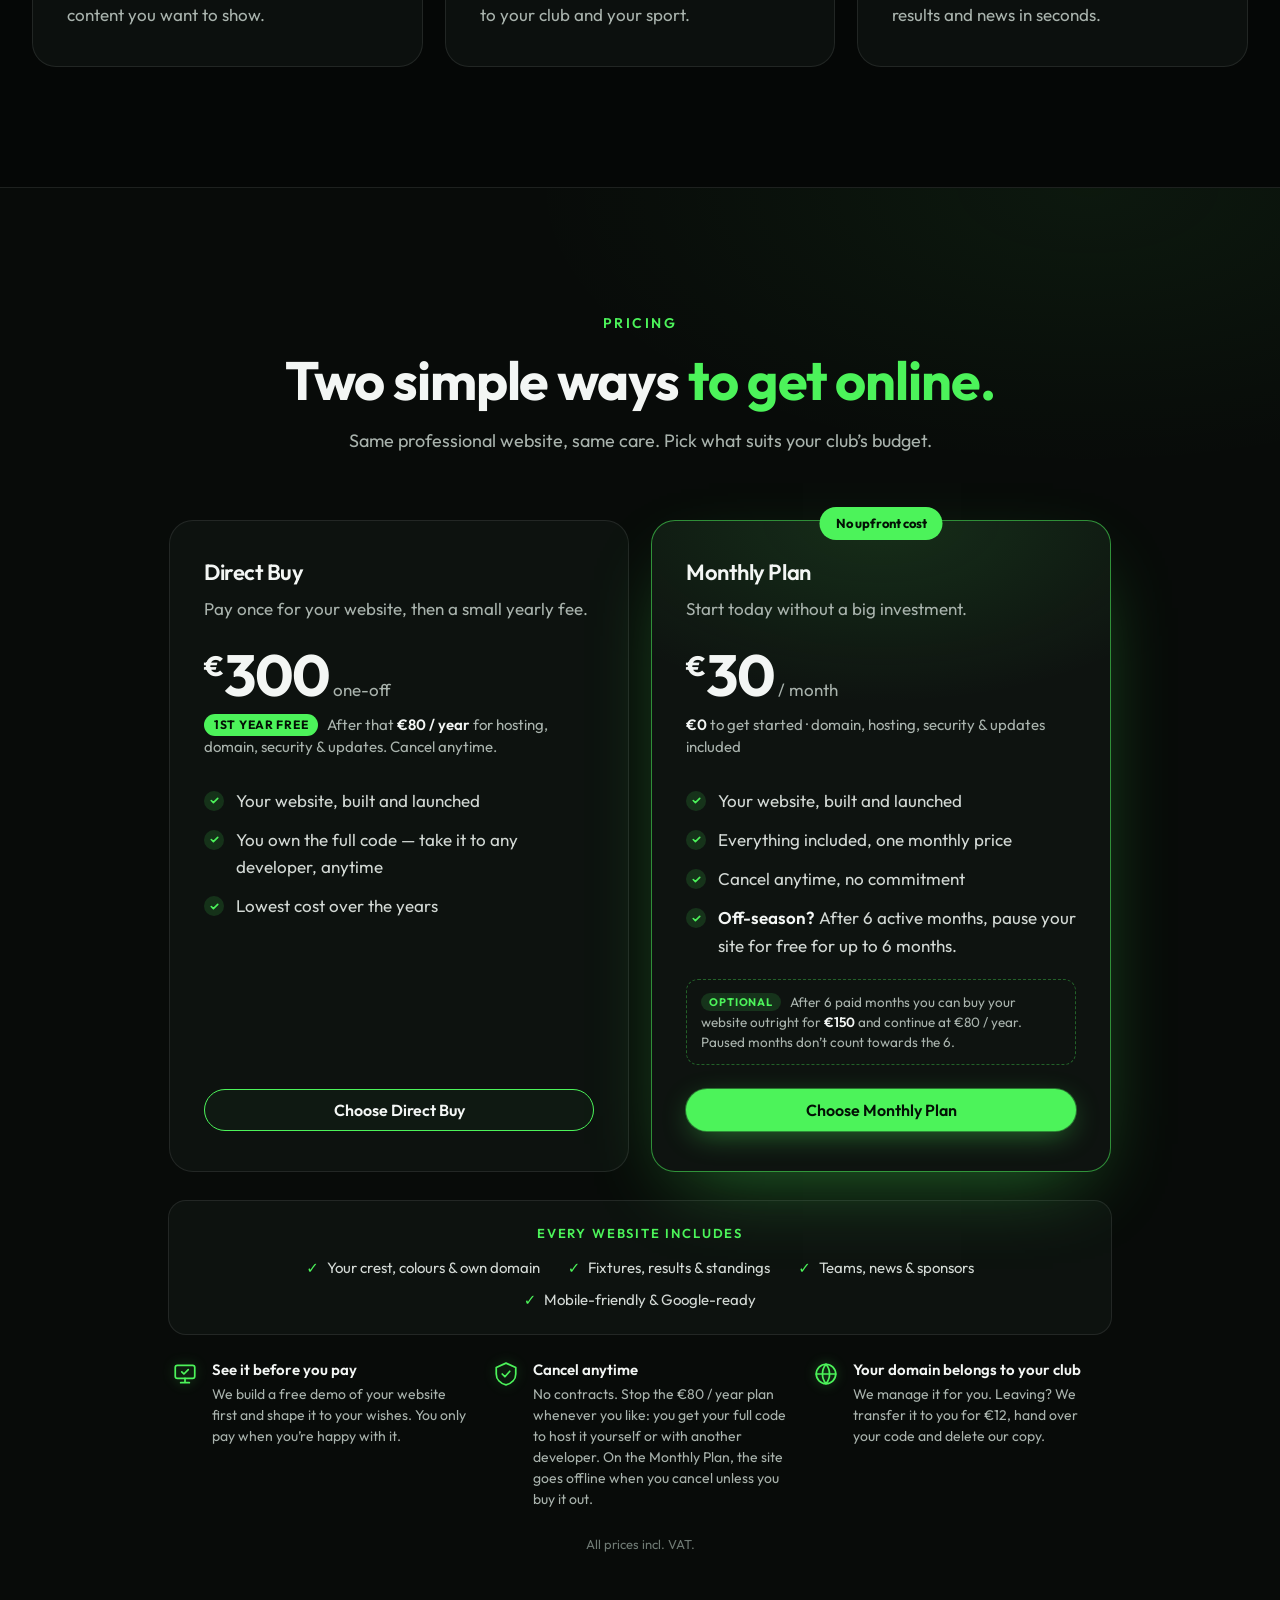
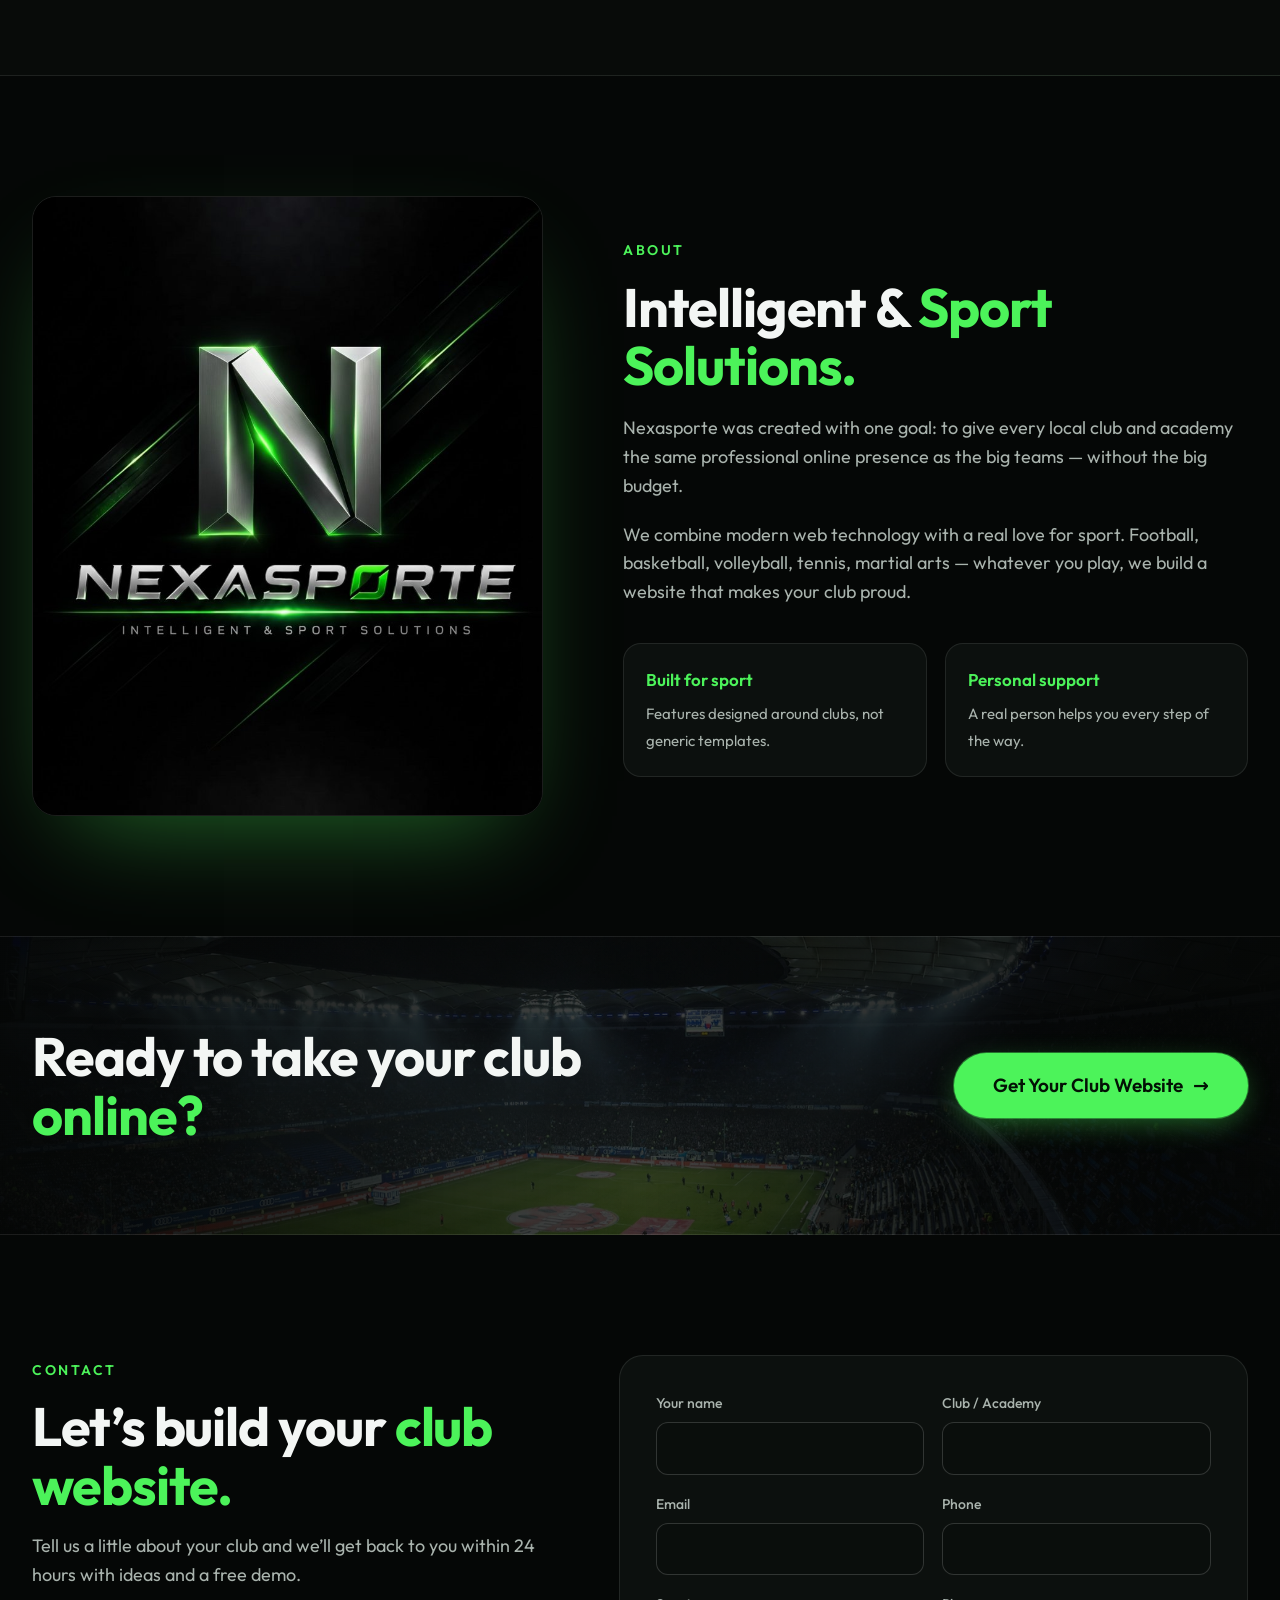
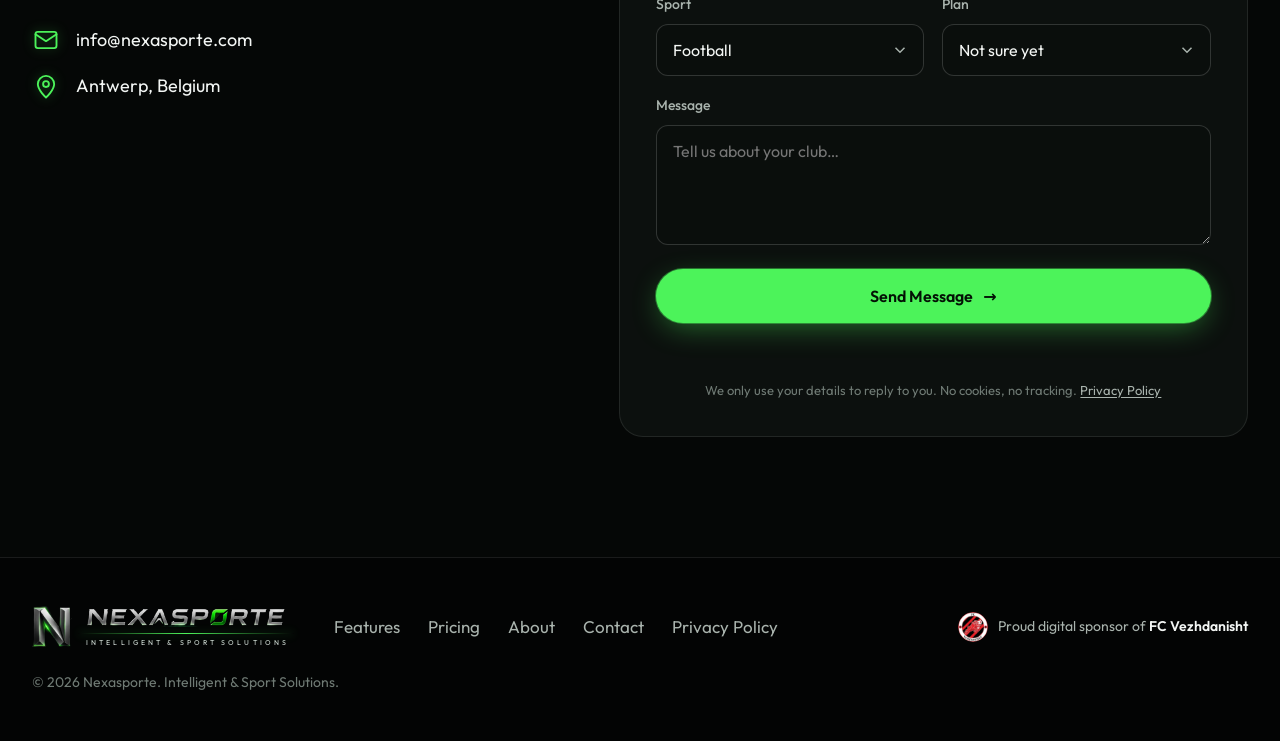
==== commit efc36946: "Monthly Plan: free pause only after 6 active months Reworded to "Off-season? After 6 active months, " ====
--- a/index.html
+++ b/index.html
@@ -282,7 +282,7 @@
               <li>Your website, built and launched</li>
               <li>Everything included, one monthly price</li>
               <li>Cancel anytime, no commitment</li>
-              <li>Pause for free for up to 6 months, e.g. in the off-season <a class="li-more" href="privacy.html#retention">(details)</a></li>
+              <li><strong>Off-season?</strong> After 6 active months, pause your site for free for up to 6 months.</li>
             </ul>
             <p class="plan-extra">
               <span class="extra-label">Optional</span>
--- a/css/style.css
+++ b/css/style.css
@@ -611,6 +611,7 @@
 
 /* checklist */
 .checklist { display: grid; gap: 12px; margin: 28px 0 34px; }
+.checklist li strong { color: var(--text); font-weight: 600; }
 .checklist li {
   position: relative;
   padding-left: 32px;
@@ -829,8 +830,6 @@
 .trust-row li { display: flex; gap: 14px; align-items: flex-start; padding: 6px 4px; color: var(--muted); font-size: 14px; line-height: 1.5; }
 .trust-row .ico { width: 26px; height: 26px; margin-top: 2px; }
 .trust-row strong { display: block; color: var(--text); font-size: 15px; font-weight: 600; margin-bottom: 2px; }
-.li-more { color: var(--dim); font-size: .88em; text-decoration: underline; text-underline-offset: 2px; white-space: nowrap; }
-.li-more:hover { color: var(--green); }
 .price-note { margin-top: 18px; text-align: center; color: var(--dim); font-size: 13px; }
 .plan-desc { color: var(--muted); }
 .price {
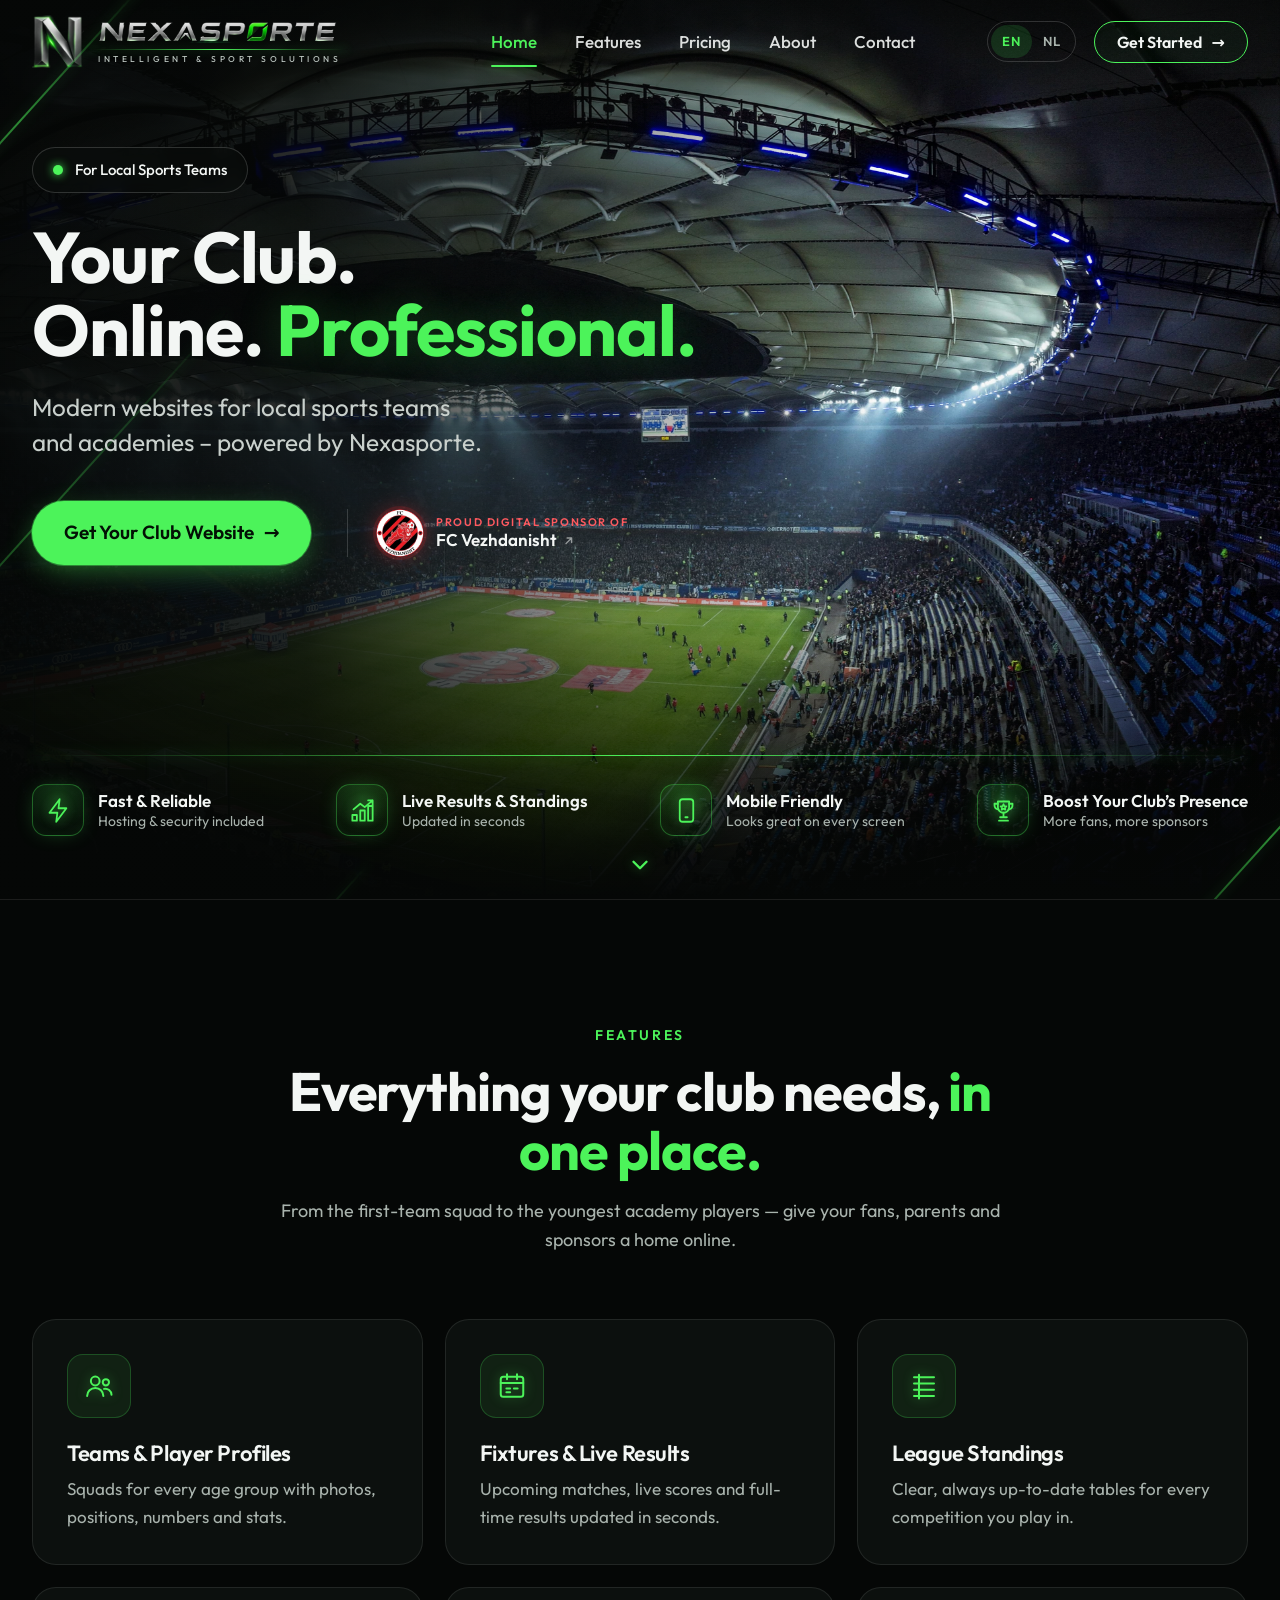
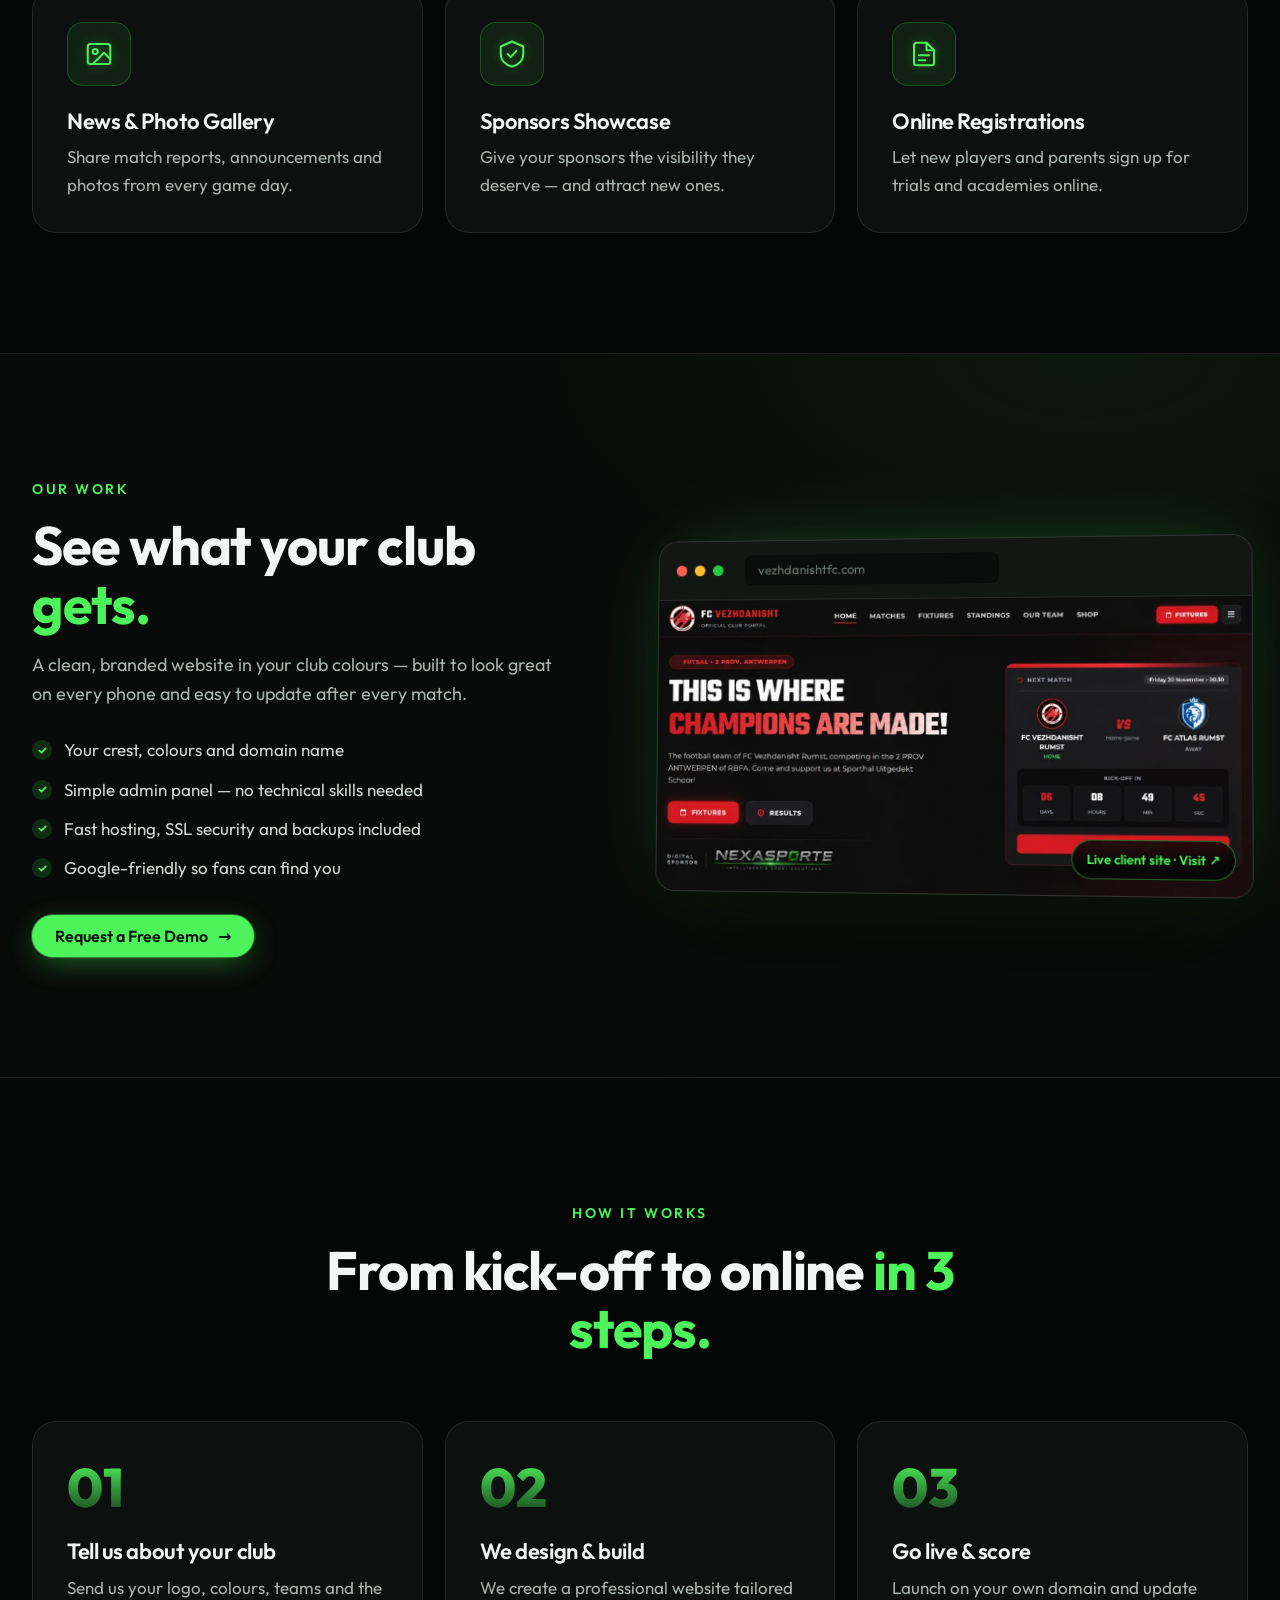
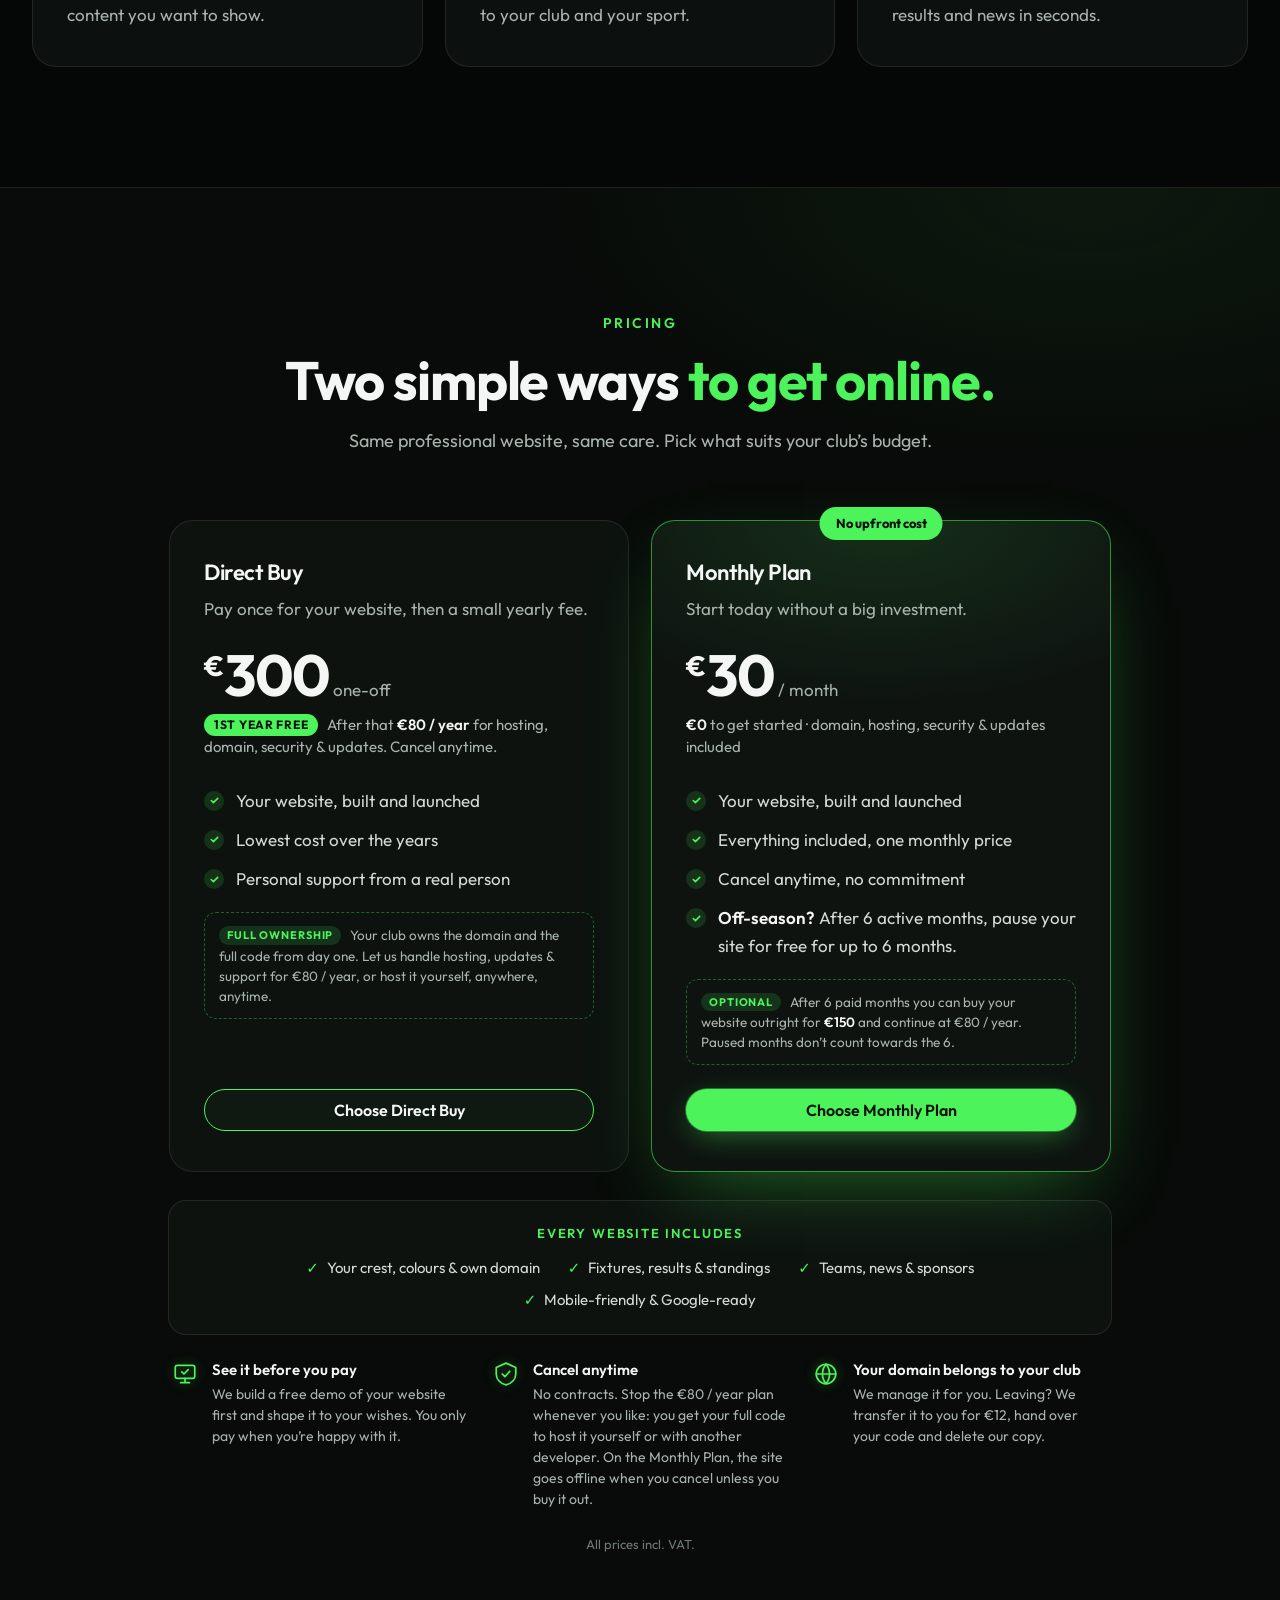
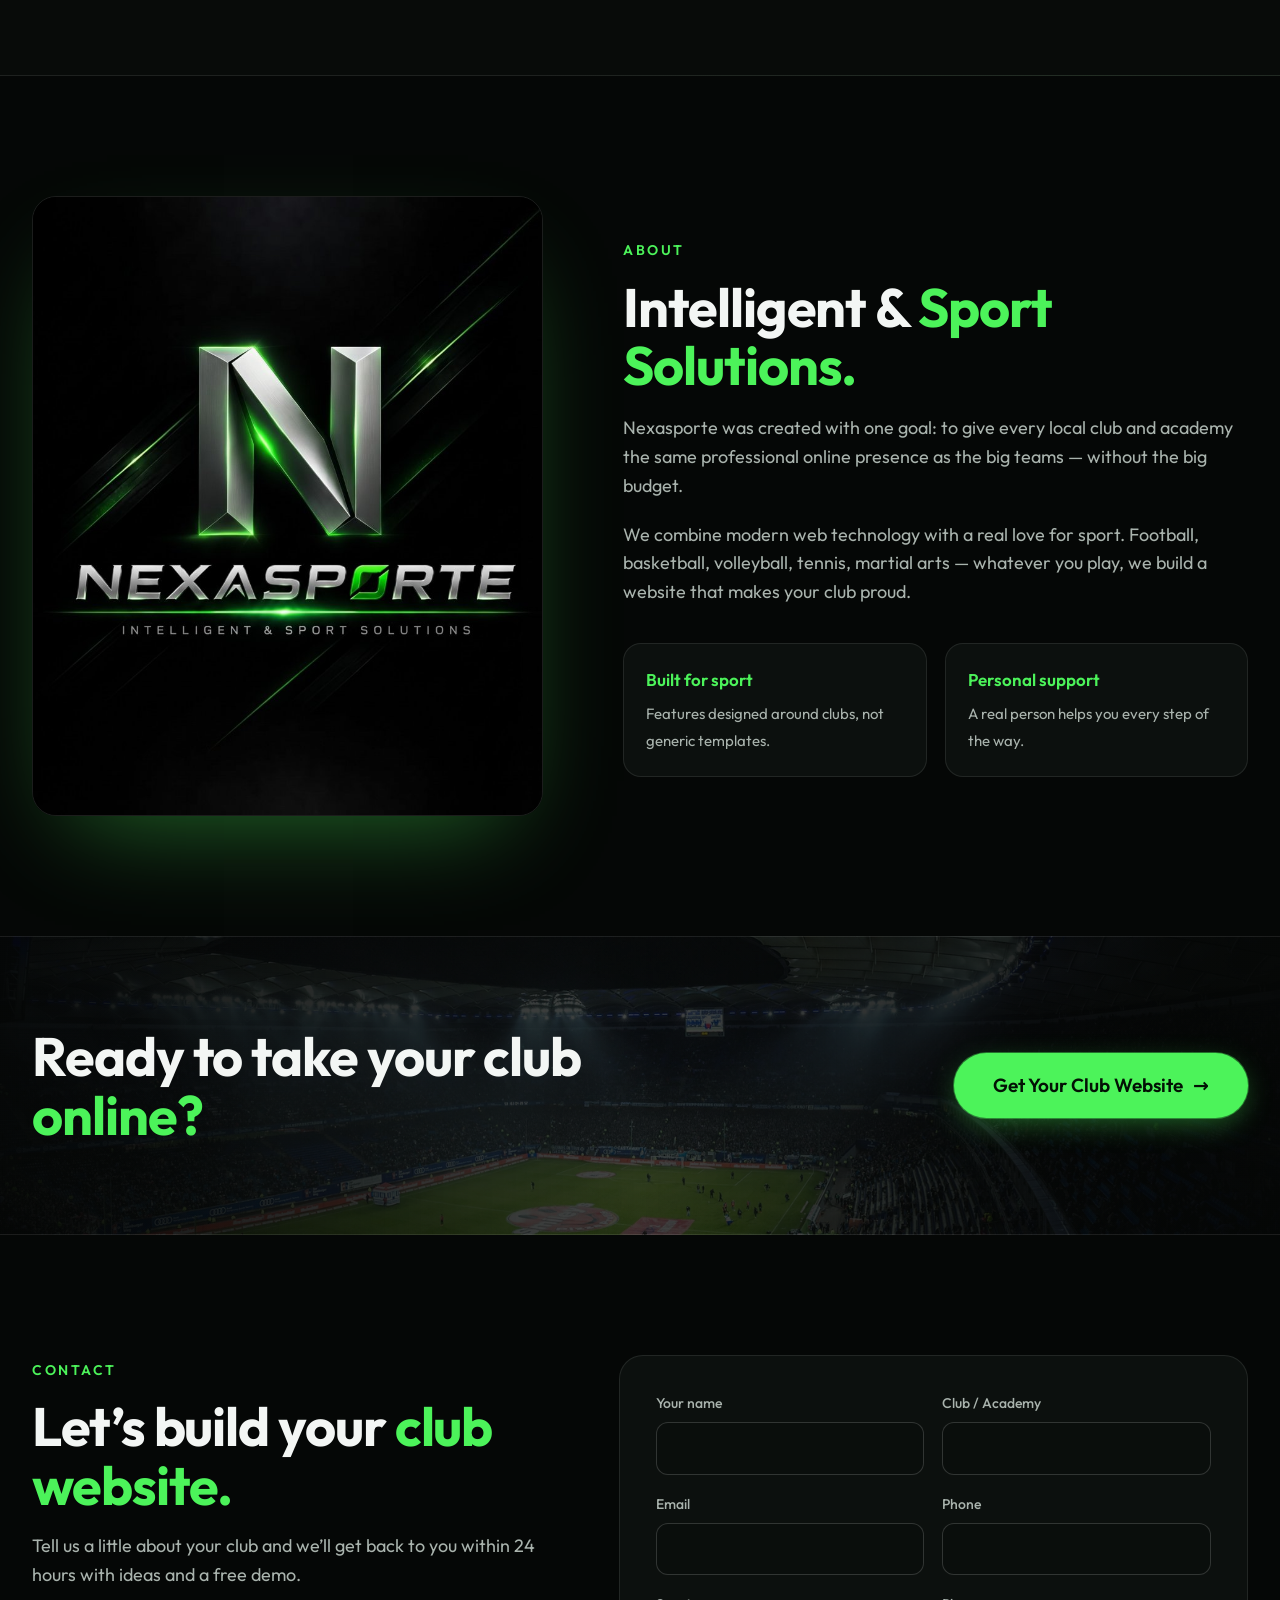
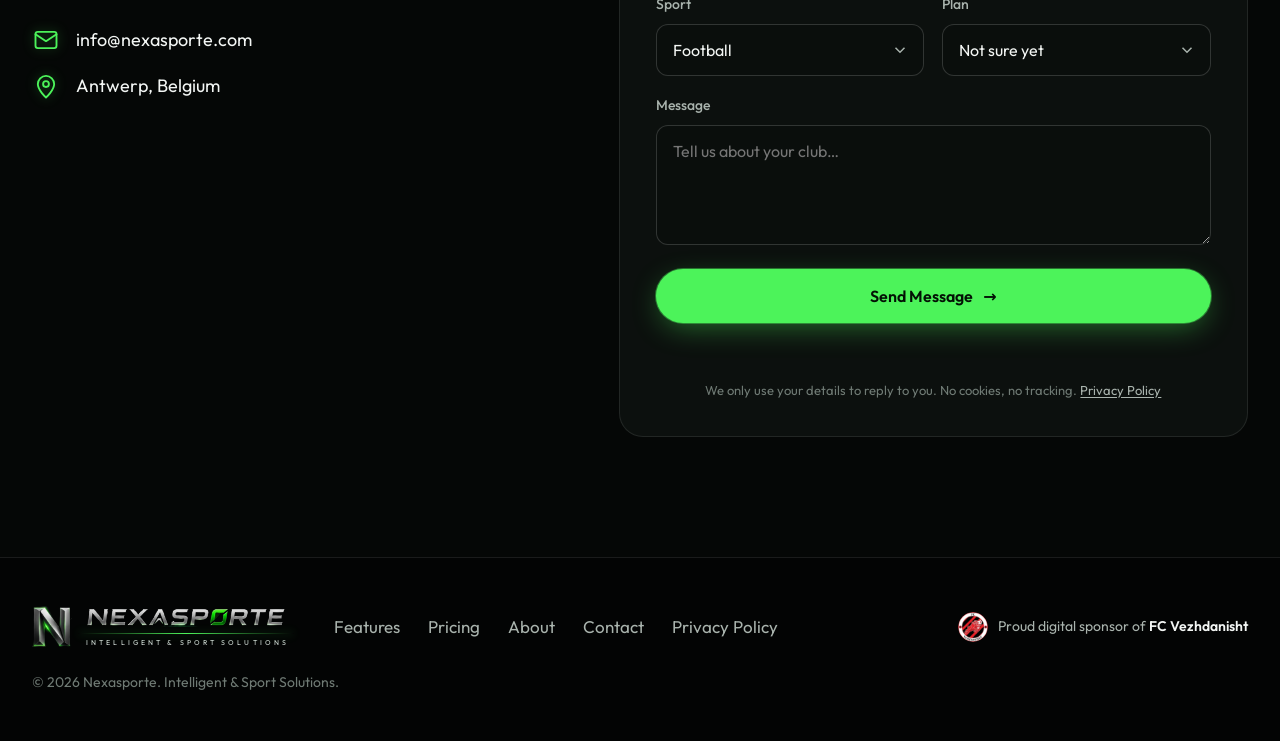
==== commit cbbcfacc: "Direct Buy: "Full ownership" note, personal support item Adds a Full ownership box (domain and full " ====
--- a/index.html
+++ b/index.html
@@ -266,9 +266,13 @@
             <p class="price-then"><span class="free-badge">1st year free</span> After that <strong>€80 / year</strong> for hosting, domain, security &amp; updates. Cancel anytime.</p>
             <ul class="checklist">
               <li>Your website, built and launched</li>
-              <li>You own the full code — take it to any developer, anytime</li>
               <li>Lowest cost over the years</li>
+              <li>Personal support from a real person</li>
             </ul>
+            <p class="plan-extra">
+              <span class="extra-label">Full ownership</span>
+              Your club owns the domain and the full code from day one. Let us handle hosting, updates &amp; support for €80 / year, or host it yourself, anywhere, anytime.
+            </p>
             <a href="#contact" class="btn btn-outline btn-block" data-plan="Direct Buy">Choose Direct Buy</a>
           </article>
 
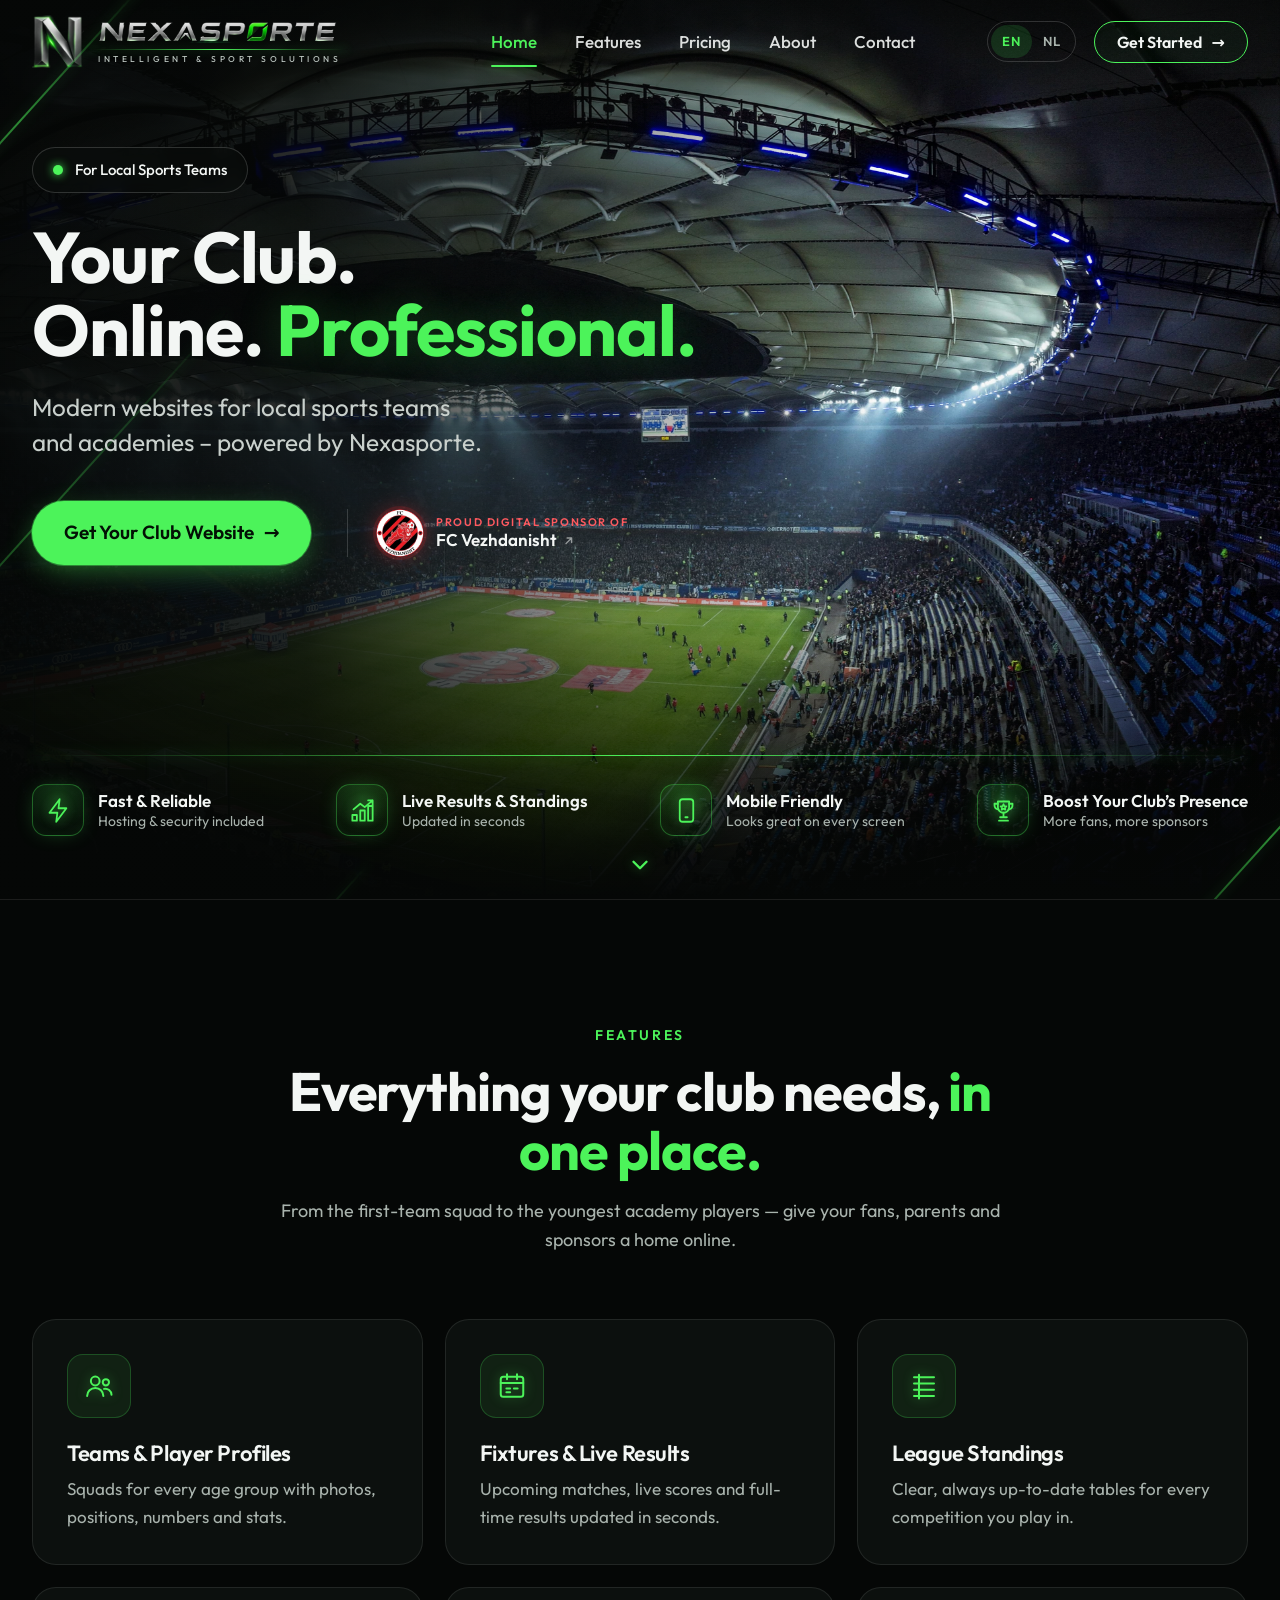
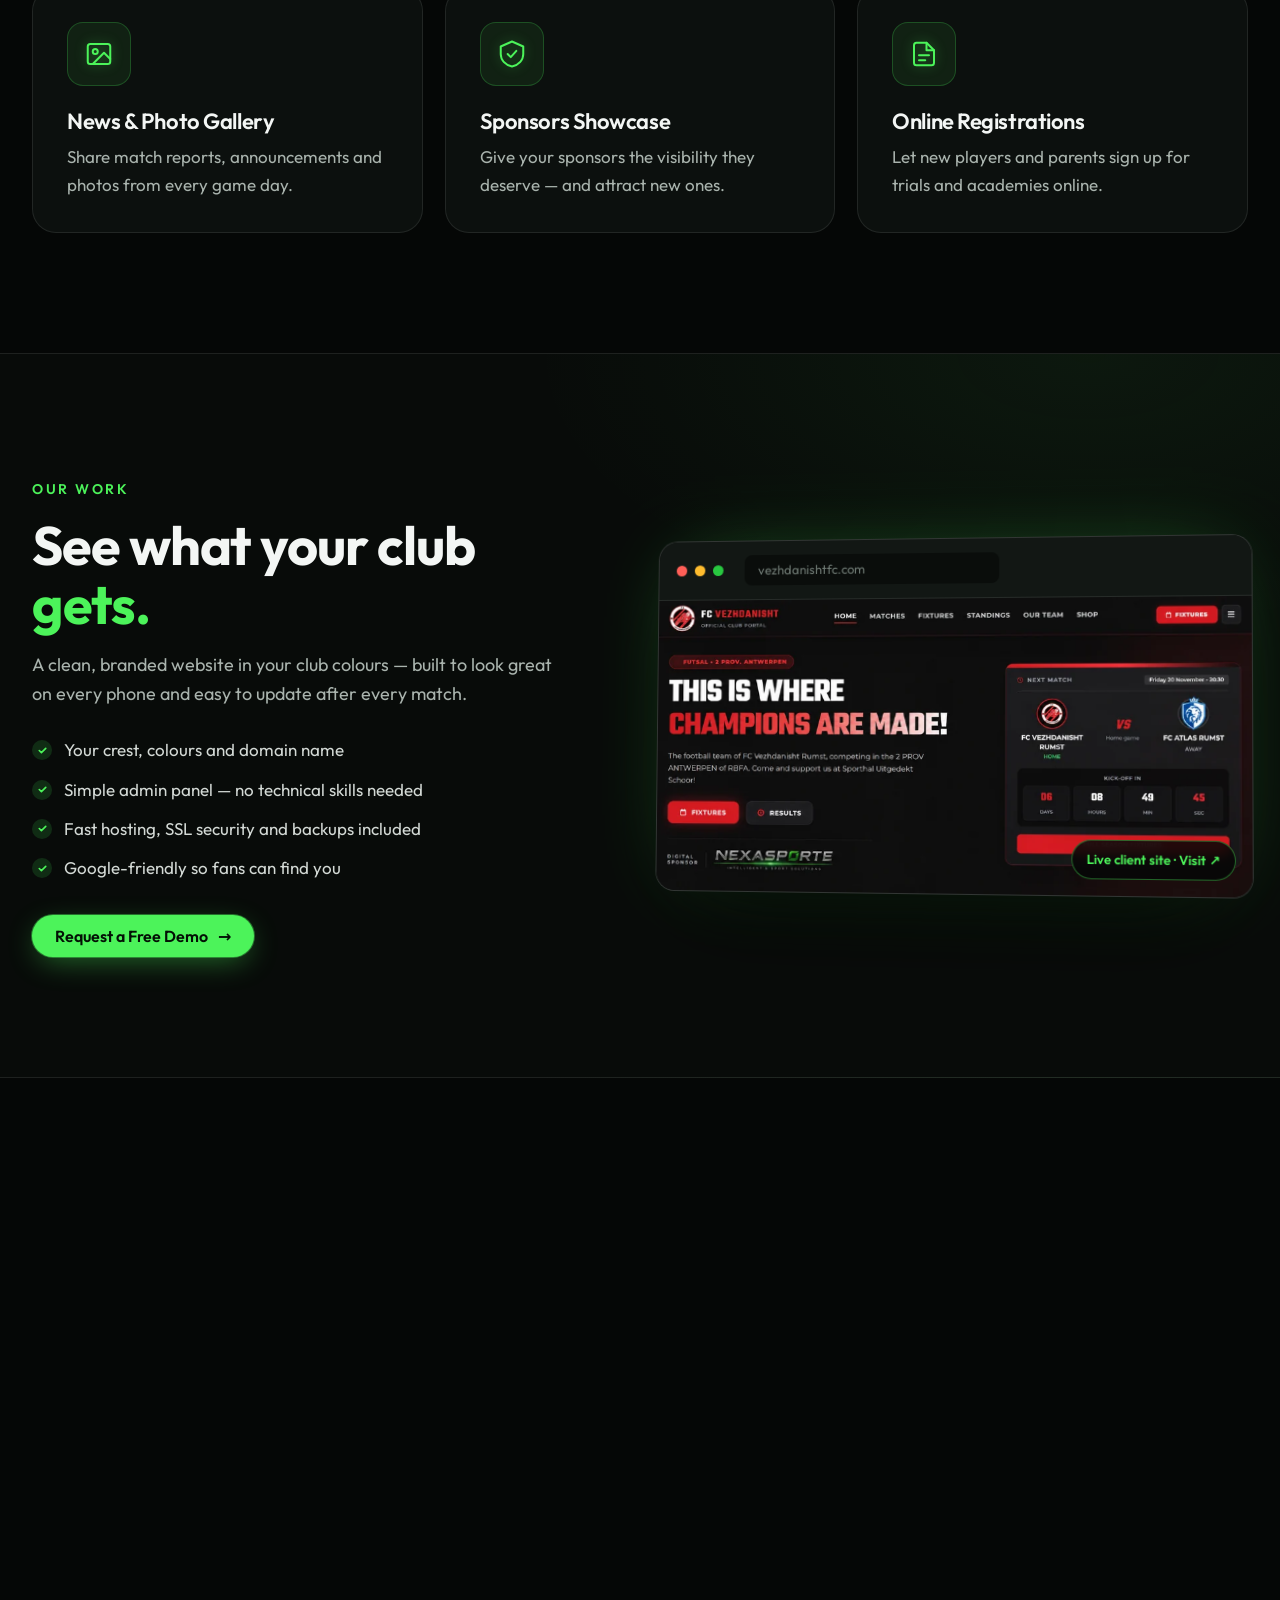
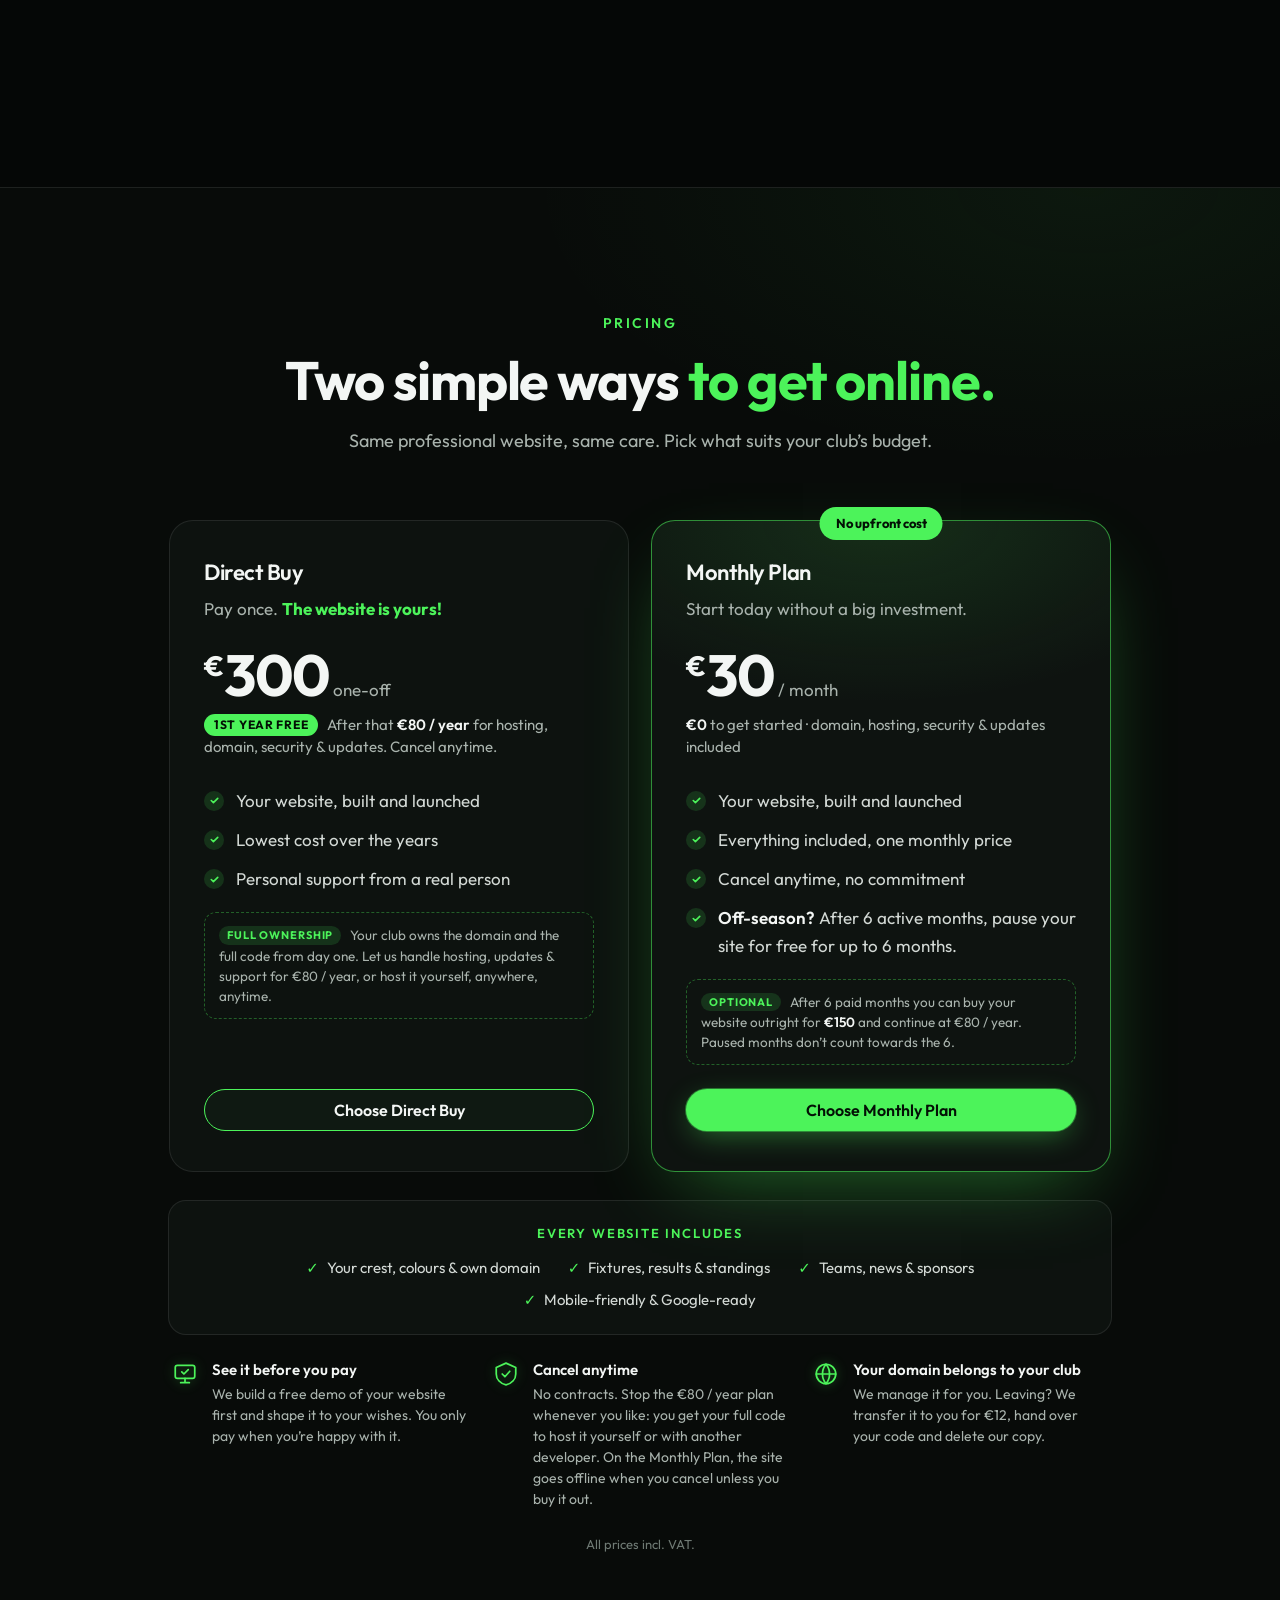
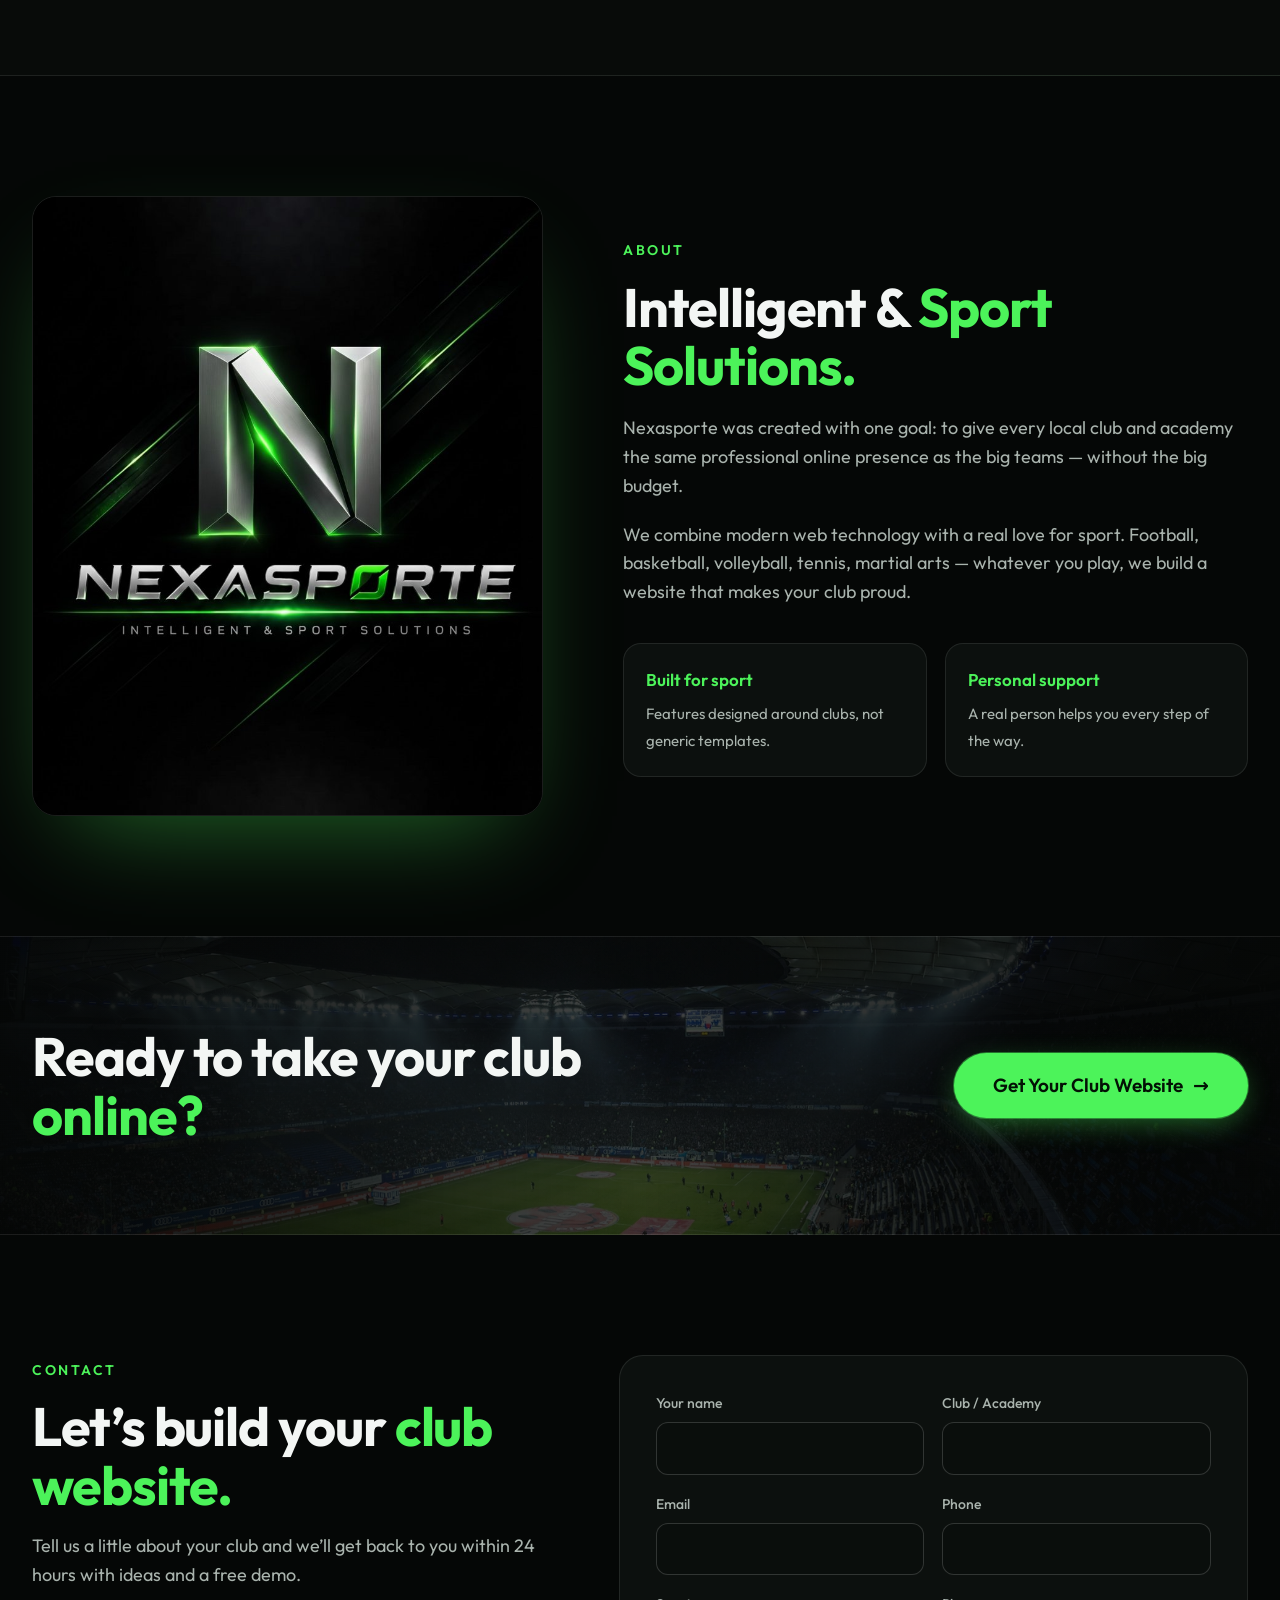
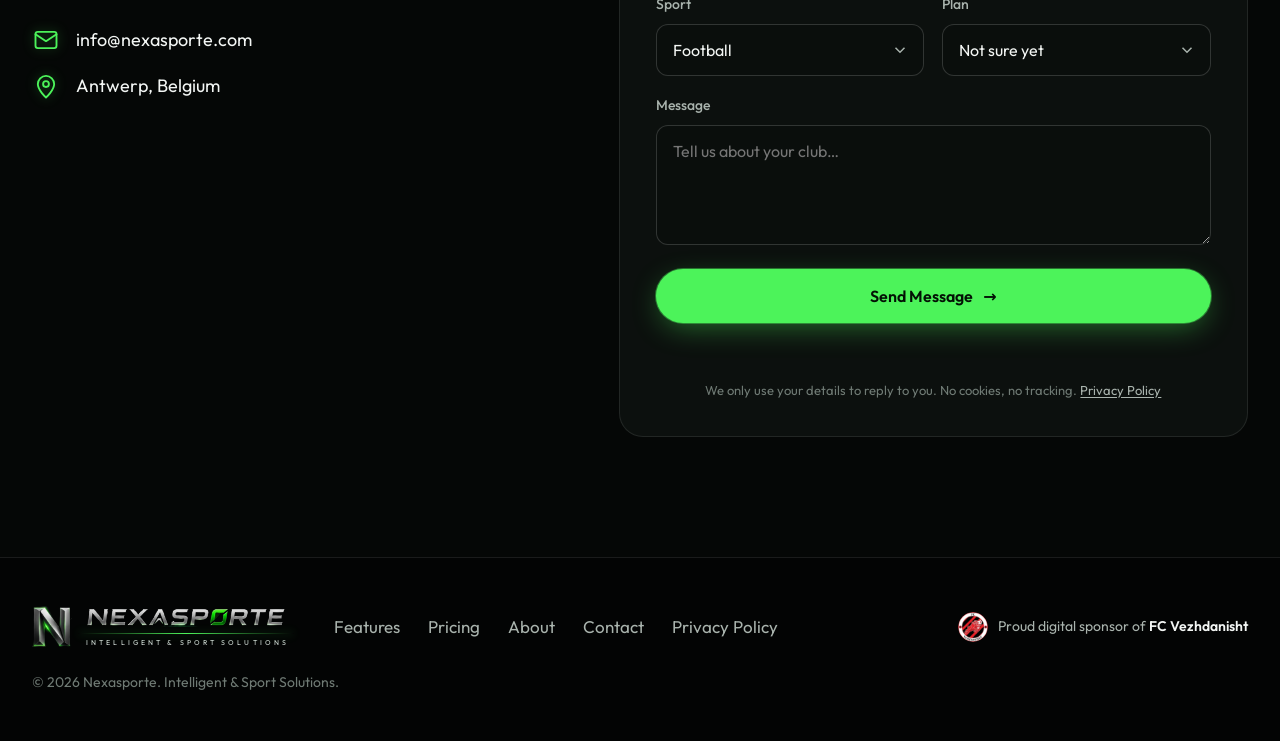
==== commit 7bc128cd: "Direct Buy subtitle: "Pay once. The website is yours!" Co-Authored-By: Claude Opus 5.5 <noreply@anth" ====
--- a/index.html
+++ b/index.html
@@ -261,7 +261,7 @@
         <div class="pricing-grid">
           <article class="card plan reveal">
             <h3>Direct Buy</h3>
-            <p class="plan-desc">Pay once for your website, then a small yearly fee.</p>
+            <p class="plan-desc">Pay once. <strong class="accent">The website is yours!</strong></p>
             <p class="price"><span class="cur">€</span>300<span class="per">one-off</span></p>
             <p class="price-then"><span class="free-badge">1st year free</span> After that <strong>€80 / year</strong> for hosting, domain, security &amp; updates. Cancel anytime.</p>
             <ul class="checklist">
